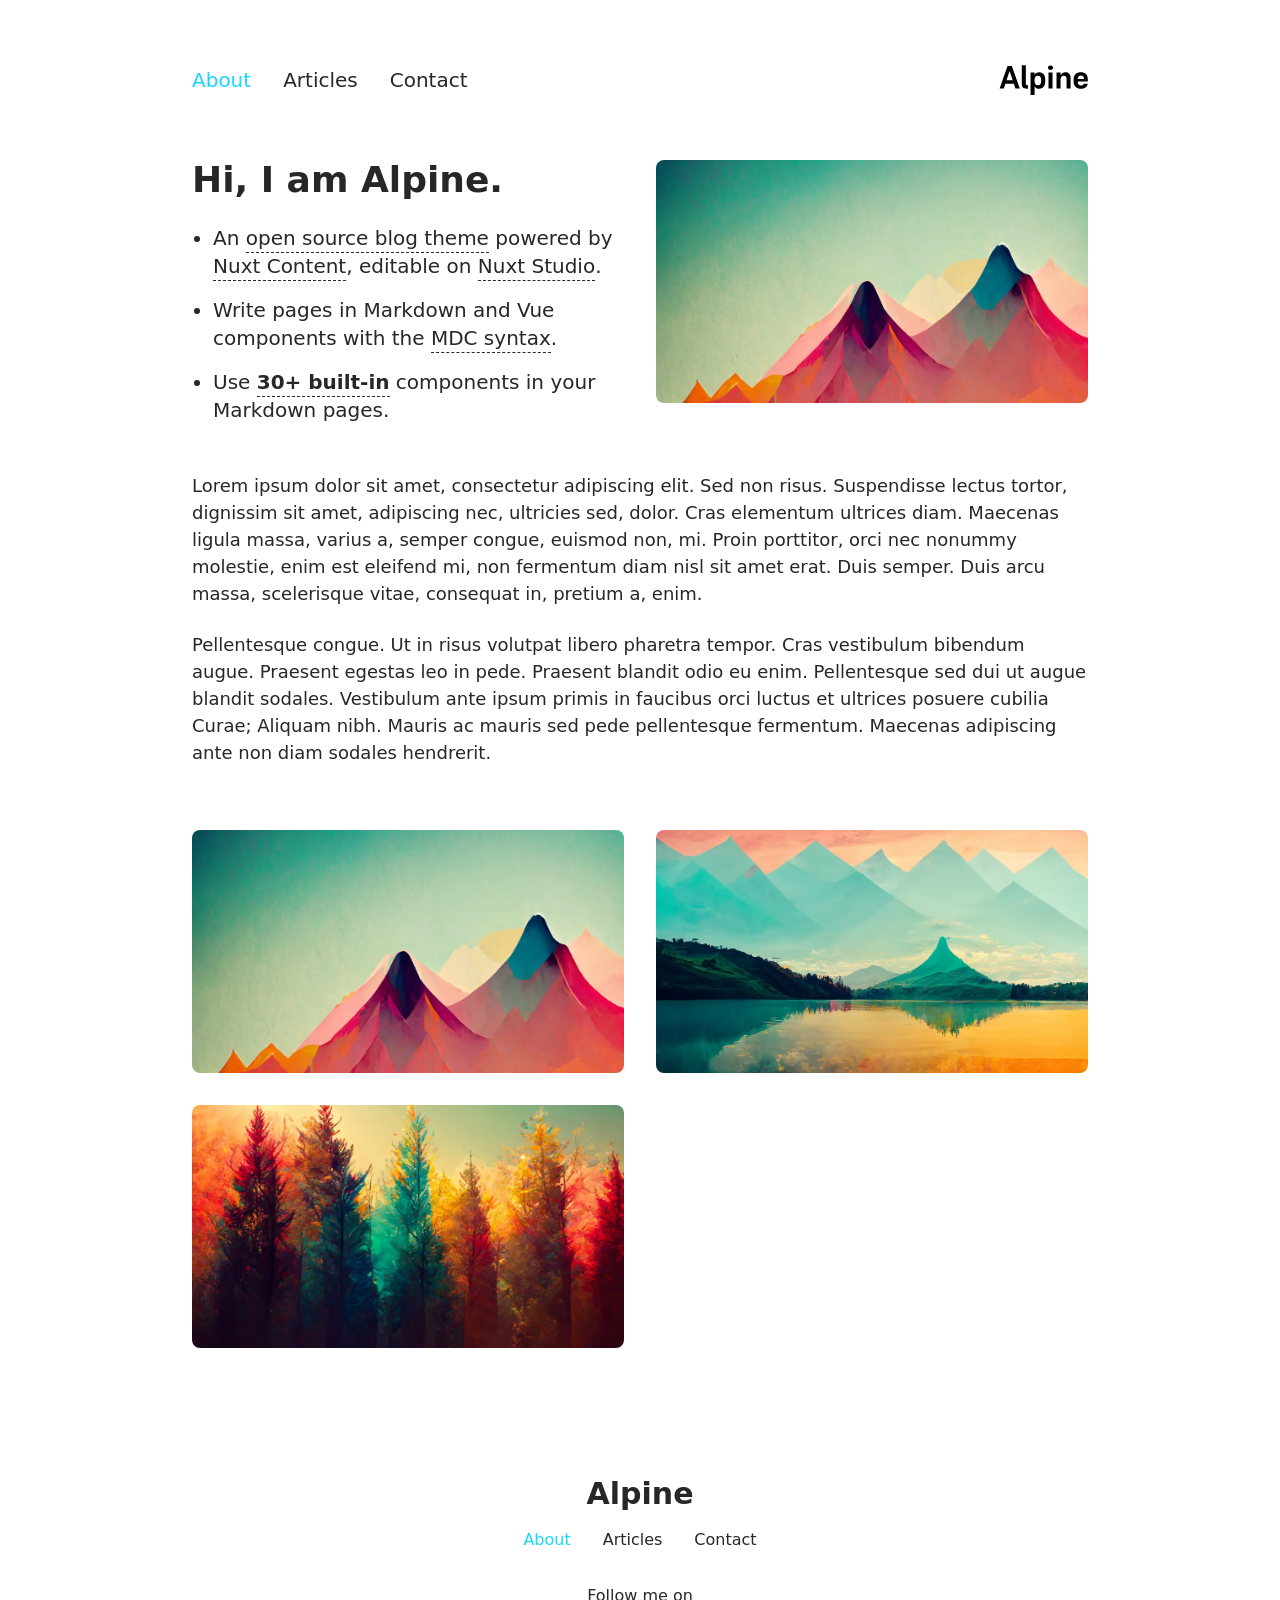
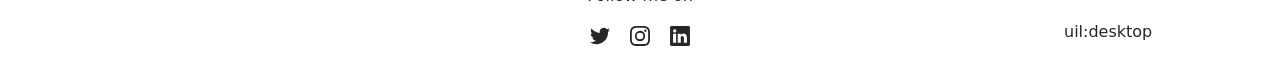
==== index.html @ c17d8482 "Deploying to gh-pages from @ CharlesPoullain/Blog-Studio@90d12ff29f946bf90b1e6404739b06bdab8993ef 🚀" ====
<!DOCTYPE html><html  lang="en"><head><meta charset="utf-8">
<meta name="viewport" content="width=device-width, initial-scale=1">
<title>Alpine</title>
<meta name="twitter:card" content="summary_large_image">
<meta property="og:image" content="/social-card-preview.png">
<meta property="og:image:width" content="400">
<meta property="og:image:height" content="300">
<meta property="og:image:alt" content="An image showcasing my project.">
<meta property="og:title" content="Alpine">
<meta name="description" content="An open source blog theme powered by Nuxt.">
<meta property="og:description" content="An open source blog theme powered by Nuxt.">
<link rel="preload" as="fetch" crossorigin="anonymous" href="/_payload.json">
<link rel="stylesheet" href="/_nuxt/entry.Cf_NfQ_y.css">
<link rel="stylesheet" href="/_nuxt/DocumentDrivenNotFound.rp24EwsG.css">
<link rel="stylesheet" href="/_nuxt/Hero.C7WcCOdx.css">
<link rel="stylesheet" href="/_nuxt/ProseUl.DHJO0aAw.css">
<link rel="stylesheet" href="/_nuxt/ProseLi.BBHBJ5vz.css">
<link rel="stylesheet" href="/_nuxt/ProseA.D4RtImXF.css">
<link rel="stylesheet" href="/_nuxt/ProseStrong.DTDU1-Ss.css">
<link rel="stylesheet" href="/_nuxt/ProseP.Dp1dLVOK.css">
<link rel="stylesheet" href="/_nuxt/Gallery.CQpQEoyY.css">
<link rel="modulepreload" as="script" crossorigin href="/_nuxt/AjtOmEvT.js">
<link rel="modulepreload" as="script" crossorigin href="/_nuxt/Bl-o7eOQ.js">
<link rel="modulepreload" as="script" crossorigin href="/_nuxt/D-orvCvl.js">
<link rel="modulepreload" as="script" crossorigin href="/_nuxt/DT7LIifJ.js">
<link rel="modulepreload" as="script" crossorigin href="/_nuxt/hd7jfqIl.js">
<link rel="modulepreload" as="script" crossorigin href="/_nuxt/CjBzxP9k.js">
<link rel="modulepreload" as="script" crossorigin href="/_nuxt/QRkNKdNP.js">
<link rel="modulepreload" as="script" crossorigin href="/_nuxt/B68Po2ea.js">
<link rel="modulepreload" as="script" crossorigin href="/_nuxt/MekM5Am9.js">
<link rel="modulepreload" as="script" crossorigin href="/_nuxt/DWMVfsOj.js">
<link rel="modulepreload" as="script" crossorigin href="/_nuxt/BgRr8wFo.js">
<link rel="modulepreload" as="script" crossorigin href="/_nuxt/CgGcm7jY.js">
<link rel="modulepreload" as="script" crossorigin href="/_nuxt/NJqwsMJu.js">
<link rel="modulepreload" as="script" crossorigin href="/_nuxt/CwpUpss2.js">
<link rel="modulepreload" as="script" crossorigin href="/_nuxt/D3nJHQ01.js">
<link rel="modulepreload" as="script" crossorigin href="/_nuxt/aUWZ7qlz.js">
<link rel="modulepreload" as="script" crossorigin href="/_nuxt/CaMiM3OR.js">
<link rel="modulepreload" as="script" crossorigin href="/_nuxt/DaPasbX-.js">
<link rel="prefetch" as="style" href="/_nuxt/article.DDlxgXvj.css">
<link rel="prefetch" as="script" crossorigin href="/_nuxt/Dv7-WWB4.js">
<link rel="prefetch" as="script" crossorigin href="/_nuxt/BcWussCh.js">
<link rel="prefetch" as="script" crossorigin href="/_nuxt/DAWIgb7M.js">
<link rel="prefetch" as="script" crossorigin href="/_nuxt/BVhBtRJs.js">
<link rel="prefetch" as="style" href="/_nuxt/useStudio.DzA-IoZ4.css">
<link rel="prefetch" as="script" crossorigin href="/_nuxt/C1bbdpYA.js">
<link rel="prefetch" as="style" href="/_nuxt/error-404.D2gJf3ut.css">
<link rel="prefetch" as="script" crossorigin href="/_nuxt/DAMVTy9g.js">
<link rel="prefetch" as="style" href="/_nuxt/error-500.DdUW5Esy.css">
<link rel="prefetch" as="script" crossorigin href="/_nuxt/BGGWWa9S.js">
<script type="module" src="/_nuxt/AjtOmEvT.js" crossorigin></script><style id="pinceau-runtime-hydratable">@media{.phy[--]{--puid:eJHJZt-v;}.pv-OZ_RAW{max-width:var(--elements-container-maxWidth);padding-left:var(--elements-container-padding-mobile);padding-right:var(--elements-container-padding-mobile);}@media (min-width: 475px){.pv-OZ_RAW{padding-left:var(--elements-container-padding-xs);padding-right:var(--elements-container-padding-xs);}}@media (min-width: 640px){.pv-OZ_RAW{padding-left:var(--elements-container-padding-sm);padding-right:var(--elements-container-padding-sm);}}@media (min-width: 768px){.pv-OZ_RAW{padding-left:var(--elements-container-padding-md);padding-right:var(--elements-container-padding-md);}}} @media{.phy[--]{--puid:EwhJcu-c;}.pc-EwhJcu[data-v-ac17db30]{---6-li-cols:2;}} </style><style id="pinceau-theme">@media { :root {--pinceau-mq: initial; --alpine-readableLine: 68ch;--alpine-backdrop-backgroundColor: #f4f4f5b3;--prose-code-inline-padding: 0.2rem 0.375rem 0.2rem 0.375rem;--prose-code-block-backdropFilter: contrast(1);--prose-code-block-border-style: solid;--prose-code-block-border-width: 1px;--prose-tbody-tr-borderBottom-style: dashed;--prose-tbody-tr-borderBottom-width: 1px;--prose-th-textAlign: inherit;--prose-thead-borderBottom-style: solid;--prose-thead-borderBottom-width: 1px;--prose-thead-border-style: solid;--prose-thead-border-width: 0px;--prose-table-textAlign: start;--prose-hr-width: 1px;--prose-hr-style: solid;--prose-li-listStylePosition: outside;--prose-ol-li-markerColor: currentColor;--prose-ol-paddingInlineStart: 21px;--prose-ol-listStyleType: decimal;--prose-ul-li-markerColor: currentColor;--prose-ul-paddingInlineStart: 21px;--prose-ul-listStyleType: disc;--prose-blockquote-border-style: solid;--prose-blockquote-border-width: 4px;--prose-blockquote-quotes: '201C' '201D' '2018' '2019';--prose-blockquote-paddingInlineStart: 24px;--prose-a-code-color-hover: currentColor;--prose-a-code-color-static: currentColor;--prose-a-hasCode-borderBottom: none;--prose-a-border-distance: 2px;--prose-a-border-color-hover: currentColor;--prose-a-border-color-static: currentColor;--prose-a-border-style-hover: solid;--prose-a-border-style-static: dashed;--prose-a-border-width: 1px;--prose-a-color-static: inherit;--prose-a-textDecoration: none;--prose-h6-margin: 3rem 0 2rem;--prose-h5-margin: 3rem 0 2rem;--prose-h4-margin: 3rem 0 2rem;--prose-h3-margin: 3rem 0 2rem;--prose-h2-margin: 3rem 0 2rem;--prose-h1-margin: 0 0 2rem;--prose-p-fontSize: 18px;--typography-lead-loose: 2;--typography-lead-relaxed: 1.625;--typography-lead-normal: 1.5;--typography-lead-snug: 1.375;--typography-lead-tight: 1.25;--typography-lead-none: 1;--typography-lead-10: 2.5rem;--typography-lead-9: 2.25rem;--typography-lead-8: 2rem;--typography-lead-7: 1.75rem;--typography-lead-6: 1.5rem;--typography-lead-5: 1.25rem;--typography-lead-4: 1rem;--typography-lead-3: .75rem;--typography-lead-2: .5rem;--typography-lead-1: .025rem;--typography-fontWeight-black: 900;--typography-fontWeight-extrabold: 800;--typography-fontWeight-bold: 700;--typography-fontWeight-semibold: 600;--typography-fontWeight-medium: 500;--typography-fontWeight-normal: 400;--typography-fontWeight-light: 300;--typography-fontWeight-extralight: 200;--typography-fontWeight-thin: 100;--typography-fontSize-9xl: 128px;--typography-fontSize-8xl: 96px;--typography-fontSize-7xl: 72px;--typography-fontSize-6xl: 60px;--typography-fontSize-5xl: 48px;--typography-fontSize-4xl: 36px;--typography-fontSize-3xl: 30px;--typography-fontSize-2xl: 24px;--typography-fontSize-xl: 20px;--typography-fontSize-lg: 18px;--typography-fontSize-base: 16px;--typography-fontSize-sm: 14px;--typography-fontSize-xs: 12px;--typography-letterSpacing-wide: 0.025em;--typography-letterSpacing-tight: -0.025em;--typography-verticalMargin-base: 24px;--typography-verticalMargin-sm: 16px;--elements-border-secondary-hover: [object Object];--elements-backdrop-background: #fffc;--elements-backdrop-filter: saturate(200%) blur(20px);--elements-container-maxWidth: 64rem;--lead-loose: 2;--lead-relaxed: 1.625;--lead-normal: 1.5;--lead-snug: 1.375;--lead-tight: 1.25;--lead-none: 1;--lead-10: 2.5rem;--lead-9: 2.25rem;--lead-8: 2rem;--lead-7: 1.75rem;--lead-6: 1.5rem;--lead-5: 1.25rem;--lead-4: 1rem;--lead-3: .75rem;--lead-2: .5rem;--lead-1: .025rem;--letterSpacing-widest: 0.1em;--letterSpacing-wider: 0.05em;--letterSpacing-wide: 0.025em;--letterSpacing-normal: 0em;--letterSpacing-tight: -0.025em;--letterSpacing-tighter: -0.05em;--fontSize-9xl: 8rem;--fontSize-8xl: 6rem;--fontSize-7xl: 4.5rem;--fontSize-6xl: 3.75rem;--fontSize-5xl: 3rem;--fontSize-4xl: 2.25rem;--fontSize-3xl: 1.875rem;--fontSize-2xl: 1.5rem;--fontSize-xl: 1.25rem;--fontSize-lg: 1.125rem;--fontSize-base: 1rem;--fontSize-sm: 0.875rem;--fontSize-xs: 0.75rem;--fontWeight-black: 900;--fontWeight-extrabold: 800;--fontWeight-bold: 700;--fontWeight-semibold: 600;--fontWeight-medium: 500;--fontWeight-normal: 400;--fontWeight-light: 300;--fontWeight-extralight: 200;--fontWeight-thin: 100;--font-mono: ui-monospace, SFMono-Regular, Menlo, Monaco, Consolas, Liberation Mono, Courier New, monospace;--font-serif: ui-serif, Georgia, Cambria, Times New Roman, Times, serif;--font-sans: ui-sans-serif, system-ui, -apple-system, BlinkMacSystemFont, Segoe UI, Roboto, Helvetica Neue, Arial, Noto Sans, sans-serif, Apple Color Emoji, Segoe UI Emoji, Segoe UI Symbol, Noto Color Emoji;--opacity-total: 1;--opacity-high: 0.8;--opacity-medium: 0.5;--opacity-soft: 0.3;--opacity-light: 0.15;--opacity-bright: 0.1;--opacity-noOpacity: 0;--borderWidth-lg: 3px;--borderWidth-md: 2px;--borderWidth-sm: 1px;--borderWidth-noBorder: 0;--space-rem-875: 0.875rem;--space-rem-625: 0.625rem;--space-rem-375: 0.375rem;--space-rem-125: 0.125rem;--space-px: 1px;--space-128: 32rem;--space-96: 24rem;--space-80: 20rem;--space-72: 18rem;--space-64: 16rem;--space-60: 15rem;--space-56: 14rem;--space-52: 13rem;--space-48: 12rem;--space-44: 11rem;--space-40: 10rem;--space-36: 9rem;--space-32: 8rem;--space-28: 7rem;--space-24: 6rem;--space-20: 5rem;--space-16: 4rem;--space-14: 3.5rem;--space-12: 3rem;--space-11: 2.75rem;--space-10: 2.5rem;--space-9: 2.25rem;--space-8: 2rem;--space-7: 1.75rem;--space-6: 1.5rem;--space-5: 1.25rem;--space-4: 1rem;--space-3: 0.75rem;--space-2: 0.5rem;--space-1: 0.25rem;--space-0: 0px;--size-full: 100%;--size-7xl: 80rem;--size-6xl: 72rem;--size-5xl: 64rem;--size-4xl: 56rem;--size-3xl: 48rem;--size-2xl: 42rem;--size-xl: 36rem;--size-lg: 32rem;--size-md: 28rem;--size-sm: 24rem;--size-xs: 20rem;--size-200: 200px;--size-104: 104px;--size-80: 80px;--size-64: 64px;--size-56: 56px;--size-48: 48px;--size-40: 40px;--size-32: 32px;--size-24: 24px;--size-20: 20px;--size-16: 16px;--size-12: 12px;--size-8: 8px;--size-6: 6px;--size-4: 4px;--size-2: 2px;--size-0: 0px;--radii-full: 9999px;--radii-3xl: 1.75rem;--radii-2xl: 1.5rem;--radii-xl: 1rem;--radii-lg: 0.75rem;--radii-md: 0.5rem;--radii-sm: 0.375rem;--radii-xs: 0.25rem;--radii-2xs: 0.125rem;--radii-none: 0px;--shadow-none: 0px 0px 0px 0px transparent;--shadow-lg: 0px 10px 15px -3px #000000, 0px 4px 6px -4px #000000;--shadow-md: 0px 4px 6px -1px #000000, 0px 2px 4px -2px #000000;--shadow-sm: 0px 1px 3px 0px #000000, 0px 1px 2px -1px #000000;--shadow-xs: 0px 1px 2px 0px #000000;--height-screen: 100vh;--width-screen: 100vw;--color-primary-900: #002e38;--color-primary-800: #005c70;--color-primary-700: #008aa9;--color-primary-600: #00b9e1;--color-primary-500: #1ad6ff;--color-primary-400: #40ddff;--color-primary-300: #66e4ff;--color-primary-200: #8deaff;--color-primary-100: #b3f1ff;--color-primary-50: #d9f8ff;--color-ruby-900: #380011;--color-ruby-800: #700021;--color-ruby-700: #a90032;--color-ruby-600: #e10043;--color-ruby-500: #ff1a5e;--color-ruby-400: #ff4079;--color-ruby-300: #ff6694;--color-ruby-200: #ff8dae;--color-ruby-100: #ffb3c9;--color-ruby-50: #ffd9e4;--color-pink-900: #380025;--color-pink-800: #70004b;--color-pink-700: #a90070;--color-pink-600: #e10095;--color-pink-500: #ff1ab2;--color-pink-400: #ff40bf;--color-pink-300: #ff66cc;--color-pink-200: #ff8dd8;--color-pink-100: #ffb3e5;--color-pink-50: #ffd9f2;--color-purple-900: #190038;--color-purple-800: #330070;--color-purple-700: #4c00a9;--color-purple-600: #6500e1;--color-purple-500: #811aff;--color-purple-400: #9640ff;--color-purple-300: #ab66ff;--color-purple-200: #c08dff;--color-purple-100: #d5b3ff;--color-purple-50: #ead9ff;--color-royalblue-900: #0b0531;--color-royalblue-800: #160a62;--color-royalblue-700: #211093;--color-royalblue-600: #2c15c4;--color-royalblue-500: #4127e8;--color-royalblue-400: #614bec;--color-royalblue-300: #806ff0;--color-royalblue-200: #a093f3;--color-royalblue-100: #c0b7f7;--color-royalblue-50: #dfdbfb;--color-indigoblue-900: #001238;--color-indigoblue-800: #002370;--color-indigoblue-700: #0035a9;--color-indigoblue-600: #0047e1;--color-indigoblue-500: #1a62ff;--color-indigoblue-400: #407cff;--color-indigoblue-300: #6696ff;--color-indigoblue-200: #8db0ff;--color-indigoblue-100: #b3cbff;--color-indigoblue-50: #d9e5ff;--color-blue-900: #002438;--color-blue-800: #004870;--color-blue-700: #006ca9;--color-blue-600: #0090e1;--color-blue-500: #1aadff;--color-blue-400: #40bbff;--color-blue-300: #66c8ff;--color-blue-200: #8dd6ff;--color-blue-100: #b3e4ff;--color-blue-50: #d9f1ff;--color-lightblue-900: #002e38;--color-lightblue-800: #005c70;--color-lightblue-700: #008aa9;--color-lightblue-600: #00b9e1;--color-lightblue-500: #1ad6ff;--color-lightblue-400: #40ddff;--color-lightblue-300: #66e4ff;--color-lightblue-200: #8deaff;--color-lightblue-100: #b3f1ff;--color-lightblue-50: #d9f8ff;--color-teal-900: #062a28;--color-teal-800: #0b544f;--color-teal-700: #117d77;--color-teal-600: #16a79e;--color-teal-500: #1cd1c6;--color-teal-400: #36e4da;--color-teal-300: #5fe9e1;--color-teal-200: #87efe9;--color-teal-100: #aff4f0;--color-teal-50: #d7faf8;--color-pear-900: #2a2b09;--color-pear-800: #545512;--color-pear-700: #7e801b;--color-pear-600: #a8aa24;--color-pear-500: #d0d32f;--color-pear-400: #d8da52;--color-pear-300: #e0e274;--color-pear-200: #e8e997;--color-pear-100: #eff0ba;--color-pear-50: #f7f8dc;--color-red-900: #380300;--color-red-800: #700700;--color-red-700: #a90a00;--color-red-600: #e10e00;--color-red-500: #ff281a;--color-red-400: #ff4c40;--color-red-300: #ff7066;--color-red-200: #ff948d;--color-red-100: #ffb7b3;--color-red-50: #ffdbd9;--color-orange-900: #381800;--color-orange-800: #702f00;--color-orange-700: #a94700;--color-orange-600: #e15e00;--color-orange-500: #ff7a1a;--color-orange-400: #ff9040;--color-orange-300: #ffa666;--color-orange-200: #ffbd8d;--color-orange-100: #ffd3b3;--color-orange-50: #ffe9d9;--color-yellow-900: #362b03;--color-yellow-800: #6d5605;--color-yellow-700: #a38108;--color-yellow-600: #daac0a;--color-yellow-500: #f5c828;--color-yellow-400: #f7d14c;--color-yellow-300: #f8da70;--color-yellow-200: #fae393;--color-yellow-100: #fcedb7;--color-yellow-50: #fdf6db;--color-green-900: #003f25;--color-green-800: #005e38;--color-green-700: #007e4a;--color-green-600: #009d5d;--color-green-500: #00bd6f;--color-green-400: #00dc82;--color-green-300: #30ffaa;--color-green-200: #83ffcc;--color-green-100: #acffdd;--color-green-50: #d6ffee;--color-gray-900: #18181B;--color-gray-800: #27272A;--color-gray-700: #3f3f46;--color-gray-600: #52525B;--color-gray-500: #71717A;--color-gray-400: #a1a1aa;--color-gray-300: #D4d4d8;--color-gray-200: #e4e4e7;--color-gray-100: #f4f4f5;--color-gray-50: #fafafa;--color-black: #0c0c0d;--color-white: #FFFFFF;--media-portrait: only screen and (orientation: portrait);--media-landscape: only screen and (orientation: landscape);--media-rm: (prefers-reduced-motion: reduce);--media-2xl: (min-width: 1536px);--media-xl: (min-width: 1280px);--media-lg: (min-width: 1024px);--media-md: (min-width: 768px);--media-sm: (min-width: 640px);--media-xs: (min-width: 475px);--alpine-body-color: var(--color-gray-800);--alpine-body-backgroundColor: var(--color-white);--prose-code-inline-fontWeight: var(--typography-fontWeight-normal);--prose-code-inline-fontSize: var(--typography-fontSize-sm);--prose-code-inline-borderRadius: var(--radii-xs);--prose-code-block-pre-padding: var(--typography-verticalMargin-sm);--prose-code-block-margin: var(--typography-verticalMargin-base) 0;--prose-code-block-fontSize: var(--typography-fontSize-sm);--prose-tbody-code-inline-fontSize: var(--typography-fontSize-sm);--prose-tbody-td-padding: var(--typography-verticalMargin-sm);--prose-th-fontWeight: var(--typography-fontWeight-semibold);--prose-th-padding: 0 var(--typography-verticalMargin-sm) var(--typography-verticalMargin-sm) var(--typography-verticalMargin-sm);--prose-table-lineHeight: var(--typography-lead-6);--prose-table-fontSize: var(--typography-fontSize-sm);--prose-table-margin: var(--typography-verticalMargin-base) 0;--prose-hr-margin: var(--typography-verticalMargin-base) 0;--prose-li-margin: var(--typography-verticalMargin-sm) 0;--prose-ol-margin: var(--typography-verticalMargin-base) 0;--prose-ul-margin: var(--typography-verticalMargin-base) 0;--prose-blockquote-margin: var(--typography-verticalMargin-base) 0;--prose-a-code-border-style: var(--prose-a-border-style-static);--prose-a-code-border-width: var(--prose-a-border-width);--prose-a-fontWeight: var(--typography-fontWeight-medium);--prose-img-margin: var(--typography-verticalMargin-base) 0;--prose-strong-fontWeight: var(--typography-fontWeight-semibold);--prose-h6-iconSize: var(--typography-fontSize-base);--prose-h6-fontWeight: var(--typography-fontWeight-semibold);--prose-h6-lineHeight: var(--typography-lead-normal);--prose-h6-fontSize: var(--typography-fontSize-lg);--prose-h5-iconSize: var(--typography-fontSize-lg);--prose-h5-fontWeight: var(--typography-fontWeight-semibold);--prose-h5-lineHeight: var(--typography-lead-snug);--prose-h5-fontSize: var(--typography-fontSize-xl);--prose-h4-iconSize: var(--typography-fontSize-lg);--prose-h4-letterSpacing: var(--typography-letterSpacing-tight);--prose-h4-fontWeight: var(--typography-fontWeight-semibold);--prose-h4-lineHeight: var(--typography-lead-snug);--prose-h4-fontSize: var(--typography-fontSize-2xl);--prose-h3-iconSize: var(--typography-fontSize-xl);--prose-h3-letterSpacing: var(--typography-letterSpacing-tight);--prose-h3-fontWeight: var(--typography-fontWeight-semibold);--prose-h3-lineHeight: var(--typography-lead-snug);--prose-h3-fontSize: var(--typography-fontSize-3xl);--prose-h2-iconSize: var(--typography-fontSize-2xl);--prose-h2-letterSpacing: var(--typography-letterSpacing-tight);--prose-h2-fontWeight: var(--typography-fontWeight-semibold);--prose-h2-lineHeight: var(--typography-lead-tight);--prose-h2-fontSize: var(--typography-fontSize-4xl);--prose-h1-iconSize: var(--typography-fontSize-3xl);--prose-h1-letterSpacing: var(--typography-letterSpacing-tight);--prose-h1-fontWeight: var(--typography-fontWeight-bold);--prose-h1-lineHeight: var(--typography-lead-tight);--prose-h1-fontSize: var(--typography-fontSize-5xl);--prose-p-br-margin: var(--typography-verticalMargin-base) 0 0 0;--prose-p-margin: var(--typography-verticalMargin-base) 0;--prose-p-lineHeight: var(--typography-lead-normal);--typography-color-primary-900: var(--color-primary-900);--typography-color-primary-800: var(--color-primary-800);--typography-color-primary-700: var(--color-primary-700);--typography-color-primary-600: var(--color-primary-600);--typography-color-primary-500: var(--color-primary-500);--typography-color-primary-400: var(--color-primary-400);--typography-color-primary-300: var(--color-primary-300);--typography-color-primary-200: var(--color-primary-200);--typography-color-primary-100: var(--color-primary-100);--typography-color-primary-50: var(--color-primary-50);--typography-font-code: var(--font-mono);--typography-font-body: var(--font-sans);--typography-font-display: var(--font-sans);--typography-body-backgroundColor: var(--color-white);--typography-body-color: var(--color-black);--elements-state-danger-borderColor-secondary: var(--color-red-200);--elements-state-danger-borderColor-primary: var(--color-red-100);--elements-state-danger-backgroundColor-secondary: var(--color-red-100);--elements-state-danger-backgroundColor-primary: var(--color-red-50);--elements-state-danger-color-secondary: var(--color-red-600);--elements-state-danger-color-primary: var(--color-red-500);--elements-state-warning-borderColor-secondary: var(--color-yellow-200);--elements-state-warning-borderColor-primary: var(--color-yellow-100);--elements-state-warning-backgroundColor-secondary: var(--color-yellow-100);--elements-state-warning-backgroundColor-primary: var(--color-yellow-50);--elements-state-warning-color-secondary: var(--color-yellow-700);--elements-state-warning-color-primary: var(--color-yellow-600);--elements-state-success-borderColor-secondary: var(--color-green-200);--elements-state-success-borderColor-primary: var(--color-green-100);--elements-state-success-backgroundColor-secondary: var(--color-green-100);--elements-state-success-backgroundColor-primary: var(--color-green-50);--elements-state-success-color-secondary: var(--color-green-600);--elements-state-success-color-primary: var(--color-green-500);--elements-state-info-borderColor-secondary: var(--color-blue-200);--elements-state-info-borderColor-primary: var(--color-blue-100);--elements-state-info-backgroundColor-secondary: var(--color-blue-100);--elements-state-info-backgroundColor-primary: var(--color-blue-50);--elements-state-info-color-secondary: var(--color-blue-600);--elements-state-info-color-primary: var(--color-blue-500);--elements-state-primary-borderColor-secondary: var(--color-primary-200);--elements-state-primary-borderColor-primary: var(--color-primary-100);--elements-state-primary-backgroundColor-secondary: var(--color-primary-100);--elements-state-primary-backgroundColor-primary: var(--color-primary-50);--elements-state-primary-color-secondary: var(--color-primary-700);--elements-state-primary-color-primary: var(--color-primary-600);--elements-surface-secondary-backgroundColor: var(--color-gray-200);--elements-surface-primary-backgroundColor: var(--color-gray-100);--elements-surface-background-base: var(--color-gray-100);--elements-border-secondary-static: var(--color-gray-200);--elements-border-primary-hover: var(--color-gray-200);--elements-border-primary-static: var(--color-gray-100);--elements-container-padding-md: var(--space-16);--elements-container-padding-sm: var(--space-12);--elements-container-padding-xs: var(--space-8);--elements-container-padding-mobile: var(--space-6);--elements-text-secondary-color-hover: var(--color-gray-700);--elements-text-secondary-color-static: var(--color-gray-500);--elements-text-primary-color-static: var(--color-gray-900);--text-6xl-lineHeight: var(--lead-none);--text-6xl-fontSize: var(--fontSize-6xl);--text-5xl-lineHeight: var(--lead-none);--text-5xl-fontSize: var(--fontSize-5xl);--text-4xl-lineHeight: var(--lead-10);--text-4xl-fontSize: var(--fontSize-4xl);--text-3xl-lineHeight: var(--lead-9);--text-3xl-fontSize: var(--fontSize-3xl);--text-2xl-lineHeight: var(--lead-8);--text-2xl-fontSize: var(--fontSize-2xl);--text-xl-lineHeight: var(--lead-7);--text-xl-fontSize: var(--fontSize-xl);--text-lg-lineHeight: var(--lead-7);--text-lg-fontSize: var(--fontSize-lg);--text-base-lineHeight: var(--lead-6);--text-base-fontSize: var(--fontSize-base);--text-sm-lineHeight: var(--lead-5);--text-sm-fontSize: var(--fontSize-sm);--text-xs-lineHeight: var(--lead-4);--text-xs-fontSize: var(--fontSize-xs);--shadow-2xl: 0px 25px 50px -12px var(--color-gray-900);--shadow-xl: 0px 20px 25px -5px var(--color-gray-400), 0px 8px 10px -6px #000000;--color-secondary-900: var(--color-gray-900);--color-secondary-800: var(--color-gray-800);--color-secondary-700: var(--color-gray-700);--color-secondary-600: var(--color-gray-600);--color-secondary-500: var(--color-gray-500);--color-secondary-400: var(--color-gray-400);--color-secondary-300: var(--color-gray-300);--color-secondary-200: var(--color-gray-200);--color-secondary-100: var(--color-gray-100);--color-secondary-50: var(--color-gray-50);--prose-a-code-background-hover: var(--typography-color-primary-50);--prose-a-code-border-color-hover: var(--typography-color-primary-500);--prose-a-color-hover: var(--typography-color-primary-500);--typography-color-secondary-900: var(--color-secondary-900);--typography-color-secondary-800: var(--color-secondary-800);--typography-color-secondary-700: var(--color-secondary-700);--typography-color-secondary-600: var(--color-secondary-600);--typography-color-secondary-500: var(--color-secondary-500);--typography-color-secondary-400: var(--color-secondary-400);--typography-color-secondary-300: var(--color-secondary-300);--typography-color-secondary-200: var(--color-secondary-200);--typography-color-secondary-100: var(--color-secondary-100);--typography-color-secondary-50: var(--color-secondary-50);--prose-code-inline-backgroundColor: var(--typography-color-secondary-100);--prose-code-inline-color: var(--typography-color-secondary-700);--prose-code-block-backgroundColor: var(--typography-color-secondary-100);--prose-code-block-color: var(--typography-color-secondary-700);--prose-code-block-border-color: var(--typography-color-secondary-200);--prose-tbody-tr-borderBottom-color: var(--typography-color-secondary-200);--prose-th-color: var(--typography-color-secondary-600);--prose-thead-borderBottom-color: var(--typography-color-secondary-200);--prose-thead-border-color: var(--typography-color-secondary-300);--prose-hr-color: var(--typography-color-secondary-200);--prose-blockquote-border-color: var(--typography-color-secondary-200);--prose-blockquote-color: var(--typography-color-secondary-500);--prose-a-code-border-color-static: var(--typography-color-secondary-400); } }@media { :root.dark {--pinceau-mq: dark; --alpine-backdrop-backgroundColor: #18181bb3;--prose-code-block-backdropFilter: contrast(1);--prose-ol-li-markerColor: currentColor;--prose-ul-li-markerColor: currentColor;--prose-a-code-color-hover: currentColor;--prose-a-code-color-static: currentColor;--prose-a-border-color-hover: currentColor;--prose-a-border-color-static: currentColor;--prose-a-color-static: inherit;--elements-backdrop-background: #0c0d0ccc;--alpine-body-color: var(--color-gray-200);--alpine-body-backgroundColor: var(--color-black);--typography-body-backgroundColor: var(--color-black);--typography-body-color: var(--color-white);--elements-state-danger-borderColor-secondary: var(--color-red-700);--elements-state-danger-borderColor-primary: var(--color-red-800);--elements-state-danger-backgroundColor-secondary: var(--color-red-800);--elements-state-danger-backgroundColor-primary: var(--color-red-900);--elements-state-danger-color-secondary: var(--color-red-200);--elements-state-danger-color-primary: var(--color-red-300);--elements-state-warning-borderColor-secondary: var(--color-yellow-700);--elements-state-warning-borderColor-primary: var(--color-yellow-800);--elements-state-warning-backgroundColor-secondary: var(--color-yellow-800);--elements-state-warning-backgroundColor-primary: var(--color-yellow-900);--elements-state-warning-color-secondary: var(--color-yellow-200);--elements-state-warning-color-primary: var(--color-yellow-400);--elements-state-success-borderColor-secondary: var(--color-green-700);--elements-state-success-borderColor-primary: var(--color-green-800);--elements-state-success-backgroundColor-secondary: var(--color-green-800);--elements-state-success-backgroundColor-primary: var(--color-green-900);--elements-state-success-color-secondary: var(--color-green-200);--elements-state-success-color-primary: var(--color-green-400);--elements-state-info-borderColor-secondary: var(--color-blue-700);--elements-state-info-borderColor-primary: var(--color-blue-800);--elements-state-info-backgroundColor-secondary: var(--color-blue-800);--elements-state-info-backgroundColor-primary: var(--color-blue-900);--elements-state-info-color-secondary: var(--color-blue-200);--elements-state-info-color-primary: var(--color-blue-400);--elements-state-primary-borderColor-secondary: var(--color-primary-700);--elements-state-primary-borderColor-primary: var(--color-primary-800);--elements-state-primary-backgroundColor-secondary: var(--color-primary-800);--elements-state-primary-backgroundColor-primary: var(--color-primary-900);--elements-state-primary-color-secondary: var(--color-primary-200);--elements-state-primary-color-primary: var(--color-primary-400);--elements-surface-secondary-backgroundColor: var(--color-gray-800);--elements-surface-primary-backgroundColor: var(--color-gray-900);--elements-surface-background-base: var(--color-gray-900);--elements-border-secondary-static: var(--color-gray-800);--elements-border-primary-hover: var(--color-gray-800);--elements-border-primary-static: var(--color-gray-900);--elements-text-secondary-color-hover: var(--color-gray-200);--elements-text-secondary-color-static: var(--color-gray-400);--elements-text-primary-color-static: var(--color-gray-50);--prose-a-code-background-hover: var(--typography-color-primary-900);--prose-a-code-border-color-hover: var(--typography-color-primary-600);--prose-a-color-hover: var(--typography-color-primary-400);--prose-code-inline-backgroundColor: var(--typography-color-secondary-800);--prose-code-inline-color: var(--typography-color-secondary-200);--prose-code-block-backgroundColor: var(--typography-color-secondary-900);--prose-code-block-color: var(--typography-color-secondary-200);--prose-code-block-border-color: var(--typography-color-secondary-800);--prose-tbody-tr-borderBottom-color: var(--typography-color-secondary-800);--prose-th-color: var(--typography-color-secondary-400);--prose-thead-borderBottom-color: var(--typography-color-secondary-800);--prose-thead-border-color: var(--typography-color-secondary-600);--prose-hr-color: var(--typography-color-secondary-800);--prose-blockquote-border-color: var(--typography-color-secondary-700);--prose-blockquote-color: var(--typography-color-secondary-400);--prose-a-code-border-color-static: var(--typography-color-secondary-600); } }</style><script>"use strict";(()=>{const a=window,e=document.documentElement,c=window.localStorage,d=["dark","light"],n=c&&c.getItem&&c.getItem("nuxt-color-mode")||"system";let l=n==="system"?f():n;const i=e.getAttribute("data-color-mode-forced");i&&(l=i),r(l),a["__NUXT_COLOR_MODE__"]={preference:n,value:l,getColorScheme:f,addColorScheme:r,removeColorScheme:u};function r(o){const t=""+o+"",s="";e.classList?e.classList.add(t):e.className+=" "+t,s&&e.setAttribute("data-"+s,o)}function u(o){const t=""+o+"",s="";e.classList?e.classList.remove(t):e.className=e.className.replace(new RegExp(t,"g"),""),s&&e.removeAttribute("data-"+s)}function m(o){return a.matchMedia("(prefers-color-scheme"+o+")")}function f(){if(a.matchMedia&&m("").media!=="not all"){for(const o of d)if(m(":"+o).matches)return o}return"light"}})();
</script></head><body><div id="__nuxt"><div class="container pv-OZ_RAW pc-eJHJZt app-layout" data-v-92754a60 data-v-aa14d472><!--[--><div class="nuxt-progress" style="width:0%;height:3px;opacity:0;background-size:Infinity% auto;" data-v-92754a60></div><header class="right" data-v-92754a60 data-v-d0bc1945><div class="menu" data-v-d0bc1945><button aria-label="Navigation Menu" data-v-d0bc1945><svg width="24" height="24" viewBox="0 0 68 68" fill="currentColor" xmlns="http://www.w3.org/2000/svg" data-v-d0bc1945><path d="M8 34C8 32.1362 8 31.2044 8.30448 30.4693C8.71046 29.4892 9.48915 28.7105 10.4693 28.3045C11.2044 28 12.1362 28 14 28C15.8638 28 16.7956 28 17.5307 28.3045C18.5108 28.7105 19.2895 29.4892 19.6955 30.4693C20 31.2044 20 32.1362 20 34C20 35.8638 20 36.7956 19.6955 37.5307C19.2895 38.5108 18.5108 39.2895 17.5307 39.6955C16.7956 40 15.8638 40 14 40C12.1362 40 11.2044 40 10.4693 39.6955C9.48915 39.2895 8.71046 38.5108 8.30448 37.5307C8 36.7956 8 35.8638 8 34Z" data-v-d0bc1945></path><path d="M28 34C28 32.1362 28 31.2044 28.3045 30.4693C28.7105 29.4892 29.4892 28.7105 30.4693 28.3045C31.2044 28 32.1362 28 34 28C35.8638 28 36.7956 28 37.5307 28.3045C38.5108 28.7105 39.2895 29.4892 39.6955 30.4693C40 31.2044 40 32.1362 40 34C40 35.8638 40 36.7956 39.6955 37.5307C39.2895 38.5108 38.5108 39.2895 37.5307 39.6955C36.7956 40 35.8638 40 34 40C32.1362 40 31.2044 40 30.4693 39.6955C29.4892 39.2895 28.7105 38.5108 28.3045 37.5307C28 36.7956 28 35.8638 28 34Z" data-v-d0bc1945></path><path d="M48 34C48 32.1362 48 31.2044 48.3045 30.4693C48.7105 29.4892 49.4892 28.7105 50.4693 28.3045C51.2044 28 52.1362 28 54 28C55.8638 28 56.7956 28 57.5307 28.3045C58.5108 28.7105 59.2895 29.4892 59.6955 30.4693C60 31.2044 60 32.1362 60 34C60 35.8638 60 36.7956 59.6955 37.5307C59.2895 38.5108 58.5108 39.2895 57.5307 39.6955C56.7956 40 55.8638 40 54 40C52.1362 40 51.2044 40 50.4693 39.6955C49.4892 39.2895 48.7105 38.5108 48.3045 37.5307C48 36.7956 48 35.8638 48 34Z" data-v-d0bc1945></path></svg></button></div><div class="overlay" data-v-d0bc1945><nav data-v-d0bc1945 data-v-123d1faa><ul data-v-123d1faa><!--[--><li data-v-123d1faa><a aria-current="page" href="/" class="router-link-active router-link-exact-active" data-v-123d1faa><span class="underline-fx" data-v-123d1faa></span> About</a></li><li data-v-123d1faa><a href="/articles" class="" data-v-123d1faa><span class="underline-fx" data-v-123d1faa></span> Articles</a></li><li data-v-123d1faa><a href="/contact" class="" data-v-123d1faa><span class="underline-fx" data-v-123d1faa></span> Contact</a></li><!--]--></ul></nav></div><div class="logo" data-v-d0bc1945><a aria-current="page" href="/" class="router-link-active router-link-exact-active" data-v-d0bc1945><img src="/logo-dark.svg" class="dark-img" alt="alpine" width="89" height="31" data-v-d0bc1945><img src="/logo.svg" class="light-img" alt="alpine" width="89" height="31" data-v-d0bc1945></a></div><div class="main-nav" data-v-d0bc1945><nav data-v-d0bc1945 data-v-123d1faa><ul data-v-123d1faa><!--[--><li data-v-123d1faa><a aria-current="page" href="/" class="router-link-active router-link-exact-active" data-v-123d1faa><span class="underline-fx" data-v-123d1faa></span> About</a></li><li data-v-123d1faa><a href="/articles" class="" data-v-123d1faa><span class="underline-fx" data-v-123d1faa></span> Articles</a></li><li data-v-123d1faa><a href="/contact" class="" data-v-123d1faa><span class="underline-fx" data-v-123d1faa></span> Contact</a></li><!--]--></ul></nav></div></header><!--[--><div class="document-driven-page"><main><!--[--><div><section class="hero" data-v-40d086fc><div class="layout" data-v-40d086fc><div class="content" data-v-40d086fc><div class="title" data-v-40d086fc><!--[-->Hi, I am Alpine.<!--]--></div><div class="description" data-v-40d086fc><!--[--><ul data-v-b270097d><!--[--><li data-v-1b097e8e><!--[-->An <a href="https://github.com/nuxt-themes/alpine" rel="nofollow" data-v-3b8bd91a><!--[-->open source blog theme<!--]--></a> powered by <a href="https://content.nuxtjs.org" rel="nofollow" data-v-3b8bd91a><!--[-->Nuxt Content<!--]--></a>, editable on <a href="https://nuxt.studio" rel="nofollow" data-v-3b8bd91a><!--[-->Nuxt Studio<!--]--></a>.<!--]--></li><li data-v-1b097e8e><!--[-->Write pages in Markdown and Vue components with the <a href="https://content.nuxtjs.org/guide/writing/mdc" rel="nofollow" data-v-3b8bd91a><!--[-->MDC syntax<!--]--></a>.<!--]--></li><li data-v-1b097e8e><!--[-->Use <a href="https://elements.nuxt.space" rel="nofollow" data-v-3b8bd91a><!--[--><strong data-v-1607b58b><!--[-->30+ built-in<!--]--></strong><!--]--></a> components in your Markdown pages.<!--]--></li><!--]--></ul><!--]--></div></div><img src="/alpine-0.webp" class="right" alt="Hero Image" width="16" height="9" data-v-40d086fc></div></section><p data-v-e44be016><!--[-->Lorem ipsum dolor sit amet, consectetur adipiscing elit. Sed non risus. Suspendisse lectus tortor, dignissim sit amet, adipiscing nec, ultricies sed, dolor. Cras elementum ultrices diam. Maecenas ligula massa, varius a, semper congue, euismod non, mi. Proin porttitor, orci nec nonummy molestie, enim est eleifend mi, non fermentum diam nisl sit amet erat. Duis semper. Duis arcu massa, scelerisque vitae, consequat in, pretium a, enim.<!--]--></p><p data-v-e44be016><!--[-->Pellentesque congue. Ut in risus volutpat libero pharetra tempor. Cras vestibulum bibendum augue. Praesent egestas leo in pede. Praesent blandit odio eu enim. Pellentesque sed dui ut augue blandit sodales. Vestibulum ante ipsum primis in faucibus orci luctus et ultrices posuere cubilia Curae; Aliquam nibh. Mauris ac mauris sed pede pellentesque fermentum. Maecenas adipiscing ante non diam sodales hendrerit.<!--]--></p><section class="gallery pc-EwhJcu" data-v-ac17db30><div class="layout" data-v-ac17db30><!--[--><img src="/alpine-0.webp" width="16" height="9" data-v-ac17db30><img src="/alpine-1.webp" width="16" height="9" data-v-ac17db30><img src="/alpine-2.webp" width="16" height="9" data-v-ac17db30><!--]--></div></section></div><!--]--></main></div><!--]--><footer class="center" data-v-92754a60 data-v-7bb04f1a><a href="https://www.github.com/nuxt-themes/alpine" rel="noopener noreferrer" class="credits" data-v-7bb04f1a>Alpine</a><div class="navigation" data-v-7bb04f1a><nav data-v-7bb04f1a data-v-123d1faa><ul data-v-123d1faa><!--[--><li data-v-123d1faa><a aria-current="page" href="/" class="router-link-active router-link-exact-active" data-v-123d1faa><span class="underline-fx" data-v-123d1faa></span> About</a></li><li data-v-123d1faa><a href="/articles" class="" data-v-123d1faa><span class="underline-fx" data-v-123d1faa></span> Articles</a></li><li data-v-123d1faa><a href="/contact" class="" data-v-123d1faa><span class="underline-fx" data-v-123d1faa></span> Contact</a></li><!--]--></ul></nav></div><p class="message" data-v-7bb04f1a>Follow me on</p><div class="icons" data-v-7bb04f1a><div class="social" data-v-7bb04f1a><!--[--><a href="https://twitter.com/nuxtlabs" rel="noopener noreferrer" target="_blank" title="nuxtlabs" aria-label="nuxtlabs" data-v-c0f4561d><svg xmlns="http://www.w3.org/2000/svg" xmlns:xlink="http://www.w3.org/1999/xlink" aria-hidden="true" role="img" class="icon" data-v-c0f4561d style="" width="1em" height="1em" viewBox="0 0 24 24" data-v-bcfe47ef><path fill="currentColor" d="M22 5.8a8.49 8.49 0 0 1-2.36.64a4.13 4.13 0 0 0 1.81-2.27a8.21 8.21 0 0 1-2.61 1a4.1 4.1 0 0 0-7 3.74a11.64 11.64 0 0 1-8.45-4.29a4.16 4.16 0 0 0-.55 2.07a4.09 4.09 0 0 0 1.82 3.41a4.05 4.05 0 0 1-1.86-.51v.05a4.1 4.1 0 0 0 3.3 4a3.93 3.93 0 0 1-1.1.17a4.9 4.9 0 0 1-.77-.07a4.11 4.11 0 0 0 3.83 2.84A8.22 8.22 0 0 1 3 18.34a7.93 7.93 0 0 1-1-.06a11.57 11.57 0 0 0 6.29 1.85A11.59 11.59 0 0 0 20 8.45v-.53a8.43 8.43 0 0 0 2-2.12"/></svg></a><a href="https://instagram.com/atinuxt" rel="noopener noreferrer" target="_blank" title="atinuxt" aria-label="atinuxt" data-v-c0f4561d><svg xmlns="http://www.w3.org/2000/svg" xmlns:xlink="http://www.w3.org/1999/xlink" aria-hidden="true" role="img" class="icon" data-v-c0f4561d style="" width="1em" height="1em" viewBox="0 0 24 24" data-v-bcfe47ef><path fill="currentColor" d="M17.34 5.46a1.2 1.2 0 1 0 1.2 1.2a1.2 1.2 0 0 0-1.2-1.2m4.6 2.42a7.59 7.59 0 0 0-.46-2.43a4.94 4.94 0 0 0-1.16-1.77a4.7 4.7 0 0 0-1.77-1.15a7.3 7.3 0 0 0-2.43-.47C15.06 2 14.72 2 12 2s-3.06 0-4.12.06a7.3 7.3 0 0 0-2.43.47a4.78 4.78 0 0 0-1.77 1.15a4.7 4.7 0 0 0-1.15 1.77a7.3 7.3 0 0 0-.47 2.43C2 8.94 2 9.28 2 12s0 3.06.06 4.12a7.3 7.3 0 0 0 .47 2.43a4.7 4.7 0 0 0 1.15 1.77a4.78 4.78 0 0 0 1.77 1.15a7.3 7.3 0 0 0 2.43.47C8.94 22 9.28 22 12 22s3.06 0 4.12-.06a7.3 7.3 0 0 0 2.43-.47a4.7 4.7 0 0 0 1.77-1.15a4.85 4.85 0 0 0 1.16-1.77a7.59 7.59 0 0 0 .46-2.43c0-1.06.06-1.4.06-4.12s0-3.06-.06-4.12M20.14 16a5.61 5.61 0 0 1-.34 1.86a3.06 3.06 0 0 1-.75 1.15a3.19 3.19 0 0 1-1.15.75a5.61 5.61 0 0 1-1.86.34c-1 .05-1.37.06-4 .06s-3 0-4-.06a5.73 5.73 0 0 1-1.94-.3a3.27 3.27 0 0 1-1.1-.75a3 3 0 0 1-.74-1.15a5.54 5.54 0 0 1-.4-1.9c0-1-.06-1.37-.06-4s0-3 .06-4a5.54 5.54 0 0 1 .35-1.9A3 3 0 0 1 5 5a3.14 3.14 0 0 1 1.1-.8A5.73 5.73 0 0 1 8 3.86c1 0 1.37-.06 4-.06s3 0 4 .06a5.61 5.61 0 0 1 1.86.34a3.06 3.06 0 0 1 1.19.8a3.06 3.06 0 0 1 .75 1.1a5.61 5.61 0 0 1 .34 1.9c.05 1 .06 1.37.06 4s-.01 3-.06 4M12 6.87A5.13 5.13 0 1 0 17.14 12A5.12 5.12 0 0 0 12 6.87m0 8.46A3.33 3.33 0 1 1 15.33 12A3.33 3.33 0 0 1 12 15.33"/></svg></a><a href="https://www.linkedin.com/company/nuxtlabs" rel="noopener noreferrer" target="_blank" title="LinkedIn" aria-label="LinkedIn" data-v-c0f4561d><svg xmlns="http://www.w3.org/2000/svg" xmlns:xlink="http://www.w3.org/1999/xlink" aria-hidden="true" role="img" class="icon" data-v-c0f4561d style="" width="1em" height="1em" viewBox="0 0 24 24" data-v-bcfe47ef><path fill="currentColor" d="M20.47 2H3.53a1.45 1.45 0 0 0-1.47 1.43v17.14A1.45 1.45 0 0 0 3.53 22h16.94a1.45 1.45 0 0 0 1.47-1.43V3.43A1.45 1.45 0 0 0 20.47 2M8.09 18.74h-3v-9h3ZM6.59 8.48a1.56 1.56 0 1 1 0-3.12a1.57 1.57 0 1 1 0 3.12m12.32 10.26h-3v-4.83c0-1.21-.43-2-1.52-2A1.65 1.65 0 0 0 12.85 13a2 2 0 0 0-.1.73v5h-3v-9h3V11a3 3 0 0 1 2.71-1.5c2 0 3.45 1.29 3.45 4.06Z"/></svg></a><!--]--></div><div class="color-mode-switch" data-v-7bb04f1a><button aria-label="Color Mode" data-v-7bb04f1a data-v-af61cf03><span data-v-af61cf03></span></button></div></div></footer><!--]--></div></div><div id="teleports"></div><script type="application/json" id="__NUXT_DATA__" data-ssr="true" data-src="/_payload.json">[{"state":1,"once":176,"_errors":178,"serverRendered":146,"path":7,"prerenderedAt":180},["Reactive",2],{"$sdd-pages":3,"$sdd-surrounds":131,"$sdd-globals":142,"$scolor-mode":144,"$sdd-navigation":147,"$sicons":167},["ShallowRef",4],["ShallowReactive",5],{"/":6},{"_path":7,"_dir":8,"_draft":9,"_partial":9,"_locale":8,"title":10,"description":11,"layout":12,"head":13,"body":15,"_type":126,"_id":127,"_source":128,"_file":129,"_extension":130},"/","",false,"About","An open source blog theme powered by Nuxt.","default",{"title":14},"Alpine",{"type":16,"children":17,"toc":123},"root",[18,108,113,118],{"type":19,"tag":20,"props":21,"children":23},"element","hero",{"image":22},"/alpine-0.webp",[24,35],{"type":19,"tag":25,"props":26,"children":27},"template",{"v-slot:title":8},[28],{"type":19,"tag":29,"props":30,"children":31},"p",{},[32],{"type":33,"value":34},"text","Hi, I am Alpine.",{"type":19,"tag":25,"props":36,"children":37},{"v-slot:description":8},[38],{"type":19,"tag":39,"props":40,"children":41},"ul",{},[42,77,90],{"type":19,"tag":43,"props":44,"children":45},"li",{},[46,48,57,59,66,68,75],{"type":33,"value":47},"An ",{"type":19,"tag":49,"props":50,"children":54},"a",{"href":51,"rel":52},"https://github.com/nuxt-themes/alpine",[53],"nofollow",[55],{"type":33,"value":56},"open source blog theme",{"type":33,"value":58}," powered by ",{"type":19,"tag":49,"props":60,"children":63},{"href":61,"rel":62},"https://content.nuxtjs.org",[53],[64],{"type":33,"value":65},"Nuxt Content",{"type":33,"value":67},", editable on ",{"type":19,"tag":49,"props":69,"children":72},{"href":70,"rel":71},"https://nuxt.studio",[53],[73],{"type":33,"value":74},"Nuxt Studio",{"type":33,"value":76},".",{"type":19,"tag":43,"props":78,"children":79},{},[80,82,89],{"type":33,"value":81},"Write pages in Markdown and Vue components with the ",{"type":19,"tag":49,"props":83,"children":86},{"href":84,"rel":85},"https://content.nuxtjs.org/guide/writing/mdc",[53],[87],{"type":33,"value":88},"MDC syntax",{"type":33,"value":76},{"type":19,"tag":43,"props":91,"children":92},{},[93,95,106],{"type":33,"value":94},"Use ",{"type":19,"tag":49,"props":96,"children":99},{"href":97,"rel":98},"https://elements.nuxt.space",[53],[100],{"type":19,"tag":101,"props":102,"children":103},"strong",{},[104],{"type":33,"value":105},"30+ built-in",{"type":33,"value":107}," components in your Markdown pages.",{"type":19,"tag":29,"props":109,"children":110},{},[111],{"type":33,"value":112},"Lorem ipsum dolor sit amet, consectetur adipiscing elit. Sed non risus. Suspendisse lectus tortor, dignissim sit amet, adipiscing nec, ultricies sed, dolor. Cras elementum ultrices diam. Maecenas ligula massa, varius a, semper congue, euismod non, mi. Proin porttitor, orci nec nonummy molestie, enim est eleifend mi, non fermentum diam nisl sit amet erat. Duis semper. Duis arcu massa, scelerisque vitae, consequat in, pretium a, enim.",{"type":19,"tag":29,"props":114,"children":115},{},[116],{"type":33,"value":117},"Pellentesque congue. Ut in risus volutpat libero pharetra tempor. Cras vestibulum bibendum augue. Praesent egestas leo in pede. Praesent blandit odio eu enim. Pellentesque sed dui ut augue blandit sodales. Vestibulum ante ipsum primis in faucibus orci luctus et ultrices posuere cubilia Curae; Aliquam nibh. Mauris ac mauris sed pede pellentesque fermentum. Maecenas adipiscing ante non diam sodales hendrerit.",{"type":19,"tag":119,"props":120,"children":122},"gallery",{":images":121},"[\"/alpine-0.webp\",\"/alpine-1.webp\",\"/alpine-2.webp\"]",[],{"title":8,"searchDepth":124,"depth":124,"links":125},2,[],"markdown","content:1.index.md","content","1.index.md","md",["ShallowRef",132],["ShallowReactive",133],{"/":134},[135,136],null,{"_path":137,"_dir":8,"_draft":9,"_partial":9,"_locale":8,"title":138,"description":8,"layout":139,"_type":126,"_id":140,"_source":128,"_file":141,"_extension":130},"/articles","Articles","page","content:2.articles.md","2.articles.md",["ShallowRef",143],{},{"preference":145,"value":145,"unknown":146,"forced":9},"system",true,[148,149,164],{"title":10,"_path":7,"layout":12},{"title":138,"_path":137,"children":150,"layout":139},[151,155,158,161],{"title":152,"_path":153,"layout":154},"Get started with Alpine","/articles/get-started","article",{"title":156,"_path":157,"layout":154},"Configure Alpine","/articles/configure",{"title":159,"_path":160,"layout":154},"Write Articles","/articles/write-articles",{"title":162,"_path":163,"layout":154},"Customize Alpine","/articles/design-tokens",{"title":165,"_path":166,"layout":12},"Contact","/contact",{"uil:twitter":168,"uil:instagram":172,"uil:linkedin":174},{"left":169,"top":169,"width":170,"height":170,"rotate":169,"vFlip":9,"hFlip":9,"body":171},0,24,"\u003Cpath fill=\"currentColor\" d=\"M22 5.8a8.49 8.49 0 0 1-2.36.64a4.13 4.13 0 0 0 1.81-2.27a8.21 8.21 0 0 1-2.61 1a4.1 4.1 0 0 0-7 3.74a11.64 11.64 0 0 1-8.45-4.29a4.16 4.16 0 0 0-.55 2.07a4.09 4.09 0 0 0 1.82 3.41a4.05 4.05 0 0 1-1.86-.51v.05a4.1 4.1 0 0 0 3.3 4a3.93 3.93 0 0 1-1.1.17a4.9 4.9 0 0 1-.77-.07a4.11 4.11 0 0 0 3.83 2.84A8.22 8.22 0 0 1 3 18.34a7.93 7.93 0 0 1-1-.06a11.57 11.57 0 0 0 6.29 1.85A11.59 11.59 0 0 0 20 8.45v-.53a8.43 8.43 0 0 0 2-2.12\"/>",{"left":169,"top":169,"width":170,"height":170,"rotate":169,"vFlip":9,"hFlip":9,"body":173},"\u003Cpath fill=\"currentColor\" d=\"M17.34 5.46a1.2 1.2 0 1 0 1.2 1.2a1.2 1.2 0 0 0-1.2-1.2m4.6 2.42a7.59 7.59 0 0 0-.46-2.43a4.94 4.94 0 0 0-1.16-1.77a4.7 4.7 0 0 0-1.77-1.15a7.3 7.3 0 0 0-2.43-.47C15.06 2 14.72 2 12 2s-3.06 0-4.12.06a7.3 7.3 0 0 0-2.43.47a4.78 4.78 0 0 0-1.77 1.15a4.7 4.7 0 0 0-1.15 1.77a7.3 7.3 0 0 0-.47 2.43C2 8.94 2 9.28 2 12s0 3.06.06 4.12a7.3 7.3 0 0 0 .47 2.43a4.7 4.7 0 0 0 1.15 1.77a4.78 4.78 0 0 0 1.77 1.15a7.3 7.3 0 0 0 2.43.47C8.94 22 9.28 22 12 22s3.06 0 4.12-.06a7.3 7.3 0 0 0 2.43-.47a4.7 4.7 0 0 0 1.77-1.15a4.85 4.85 0 0 0 1.16-1.77a7.59 7.59 0 0 0 .46-2.43c0-1.06.06-1.4.06-4.12s0-3.06-.06-4.12M20.14 16a5.61 5.61 0 0 1-.34 1.86a3.06 3.06 0 0 1-.75 1.15a3.19 3.19 0 0 1-1.15.75a5.61 5.61 0 0 1-1.86.34c-1 .05-1.37.06-4 .06s-3 0-4-.06a5.73 5.73 0 0 1-1.94-.3a3.27 3.27 0 0 1-1.1-.75a3 3 0 0 1-.74-1.15a5.54 5.54 0 0 1-.4-1.9c0-1-.06-1.37-.06-4s0-3 .06-4a5.54 5.54 0 0 1 .35-1.9A3 3 0 0 1 5 5a3.14 3.14 0 0 1 1.1-.8A5.73 5.73 0 0 1 8 3.86c1 0 1.37-.06 4-.06s3 0 4 .06a5.61 5.61 0 0 1 1.86.34a3.06 3.06 0 0 1 1.19.8a3.06 3.06 0 0 1 .75 1.1a5.61 5.61 0 0 1 .34 1.9c.05 1 .06 1.37.06 4s-.01 3-.06 4M12 6.87A5.13 5.13 0 1 0 17.14 12A5.12 5.12 0 0 0 12 6.87m0 8.46A3.33 3.33 0 1 1 15.33 12A3.33 3.33 0 0 1 12 15.33\"/>",{"left":169,"top":169,"width":170,"height":170,"rotate":169,"vFlip":9,"hFlip":9,"body":175},"\u003Cpath fill=\"currentColor\" d=\"M20.47 2H3.53a1.45 1.45 0 0 0-1.47 1.43v17.14A1.45 1.45 0 0 0 3.53 22h16.94a1.45 1.45 0 0 0 1.47-1.43V3.43A1.45 1.45 0 0 0 20.47 2M8.09 18.74h-3v-9h3ZM6.59 8.48a1.56 1.56 0 1 1 0-3.12a1.57 1.57 0 1 1 0 3.12m12.32 10.26h-3v-4.83c0-1.21-.43-2-1.52-2A1.65 1.65 0 0 0 12.85 13a2 2 0 0 0-.1.73v5h-3v-9h3V11a3 3 0 0 1 2.71-1.5c2 0 3.45 1.29 3.45 4.06Z\"/>",["Reactive",177],["Set"],["Reactive",179],{},1712166083677]</script>
<script>window.__NUXT__={};window.__NUXT__.config={public:{FORMSPREE_URL:"",plausible:{hashMode:false,trackLocalhost:false,domain:"",apiHost:"https://plausible.io",autoPageviews:true,autoOutboundTracking:false},studio:{apiURL:"https://api.nuxt.studio",iframeMessagingAllowedOrigins:""},mdc:{components:{prose:true,map:{p:"prose-p",a:"prose-a",blockquote:"prose-blockquote","code-inline":"prose-code-inline",code:"ProseCodeInline",em:"prose-em",h1:"prose-h1",h2:"prose-h2",h3:"prose-h3",h4:"prose-h4",h5:"prose-h5",h6:"prose-h6",hr:"prose-hr",img:"prose-img",ul:"prose-ul",ol:"prose-ol",li:"prose-li",strong:"prose-strong",table:"prose-table",thead:"prose-thead",tbody:"prose-tbody",td:"prose-td",th:"prose-th",tr:"prose-tr"}},headings:{anchorLinks:{h1:false,h2:true,h3:true,h4:true,h5:false,h6:false}}},content:{locales:[],defaultLocale:"",integrity:1712166054317,experimental:{stripQueryParameters:false,advanceQuery:false,clientDB:false},respectPathCase:false,api:{baseURL:"/api/_content"},navigation:{fields:["navTitle","layout"]},tags:{p:"prose-p",a:"prose-a",blockquote:"prose-blockquote","code-inline":"prose-code-inline",code:"ProseCodeInline",em:"prose-em",h1:"prose-h1",h2:"prose-h2",h3:"prose-h3",h4:"prose-h4",h5:"prose-h5",h6:"prose-h6",hr:"prose-hr",img:"prose-img",ul:"prose-ul",ol:"prose-ol",li:"prose-li",strong:"prose-strong",table:"prose-table",thead:"prose-thead",tbody:"prose-tbody",td:"prose-td",th:"prose-th",tr:"prose-tr"},highlight:{theme:{default:"github-light",dark:"github-dark"},preload:["json","js","ts","html","css","vue","diff","shell","markdown","yaml","bash","ini","c","cpp"],highlighter:"shiki",langs:["js","jsx","json","ts","tsx","vue","css","html","vue","bash","md","mdc","yaml","json","js","ts","html","css","vue","diff","shell","markdown","yaml","bash","ini","c","cpp"]},wsUrl:"",documentDriven:{page:true,navigation:true,surround:true,globals:{},layoutFallbacks:["theme"],injectPage:true},host:"",trailingSlash:false,search:"",contentHead:true,anchorLinks:{depth:4,exclude:[1]}}},app:{baseURL:"/",buildAssetsDir:"/_nuxt/",cdnURL:""}}</script></body></html>
---- _nuxt/entry.Cf_NfQ_y.css ----
body{background-color:var(--alpine-body-backgroundColor);color:var(--alpine-body-color)}.light-img{display:block}.dark-img{display:none}@media (prefers-color-scheme:dark){html:not(.light) .dark-img{display:block}html:not(.light) .light-img{display:none}}html.dark .dark-img{display:block}html.dark .light-img{display:none}html{-webkit-font-smoothing:antialiased;-moz-osx-font-smoothing:grayscale}.sr-only{height:1px!important;margin:-1px!important;overflow:hidden!important;padding:0!important;position:absolute!important;width:1px!important;clip:rect(0,0,0,0)!important;border:0!important;white-space:nowrap!important}*,:after,:before{border:0 solid #e5e7eb;border-color:var(--un-default-border-color,#e5e7eb);box-sizing:border-box}:after,:before{--un-content:""}:host,html{line-height:1.5;-webkit-text-size-adjust:100%;font-family:ui-sans-serif,system-ui,sans-serif,Apple Color Emoji,Segoe UI Emoji,Segoe UI Symbol,Noto Color Emoji;font-feature-settings:normal;font-variation-settings:normal;-moz-tab-size:4;-o-tab-size:4;tab-size:4;-webkit-tap-highlight-color:transparent}body{line-height:inherit;margin:0}hr{border-top-width:1px;color:inherit;height:0}abbr:where([title]){-webkit-text-decoration:underline dotted;text-decoration:underline dotted}h1,h2,h3,h4,h5,h6{font-size:inherit;font-weight:inherit}a{color:inherit;text-decoration:inherit}b,strong{font-weight:bolder}code,kbd,pre,samp{font-family:ui-monospace,SFMono-Regular,Menlo,Monaco,Consolas,Liberation Mono,Courier New,monospace;font-feature-settings:normal;font-size:1em;font-variation-settings:normal}small{font-size:80%}sub,sup{font-size:75%;line-height:0;position:relative;vertical-align:baseline}sub{bottom:-.25em}sup{top:-.5em}table{border-collapse:collapse;border-color:inherit;text-indent:0}button,input,optgroup,select,textarea{color:inherit;font-family:inherit;font-feature-settings:inherit;font-size:100%;font-variation-settings:inherit;font-weight:inherit;line-height:inherit;margin:0;padding:0}button,select{text-transform:none}[type=button],[type=reset],[type=submit],button{-webkit-appearance:button;background-color:transparent;background-image:none}:-moz-focusring{outline:auto}:-moz-ui-invalid{box-shadow:none}progress{vertical-align:baseline}::-webkit-inner-spin-button,::-webkit-outer-spin-button{height:auto}[type=search]{-webkit-appearance:textfield;outline-offset:-2px}::-webkit-search-decoration{-webkit-appearance:none}::-webkit-file-upload-button{-webkit-appearance:button;font:inherit}summary{display:list-item}blockquote,dd,dl,figure,h1,h2,h3,h4,h5,h6,hr,p,pre{margin:0}fieldset{margin:0}fieldset,legend{padding:0}menu,ol,ul{list-style:none;margin:0;padding:0}dialog{padding:0}textarea{resize:vertical}input::-moz-placeholder,textarea::-moz-placeholder{color:#9ca3af;opacity:1}input::placeholder,textarea::placeholder{color:#9ca3af;opacity:1}[role=button],button{cursor:pointer}:disabled{cursor:default}audio,canvas,embed,iframe,img,object,svg,video{display:block;vertical-align:middle}img,video{height:auto;max-width:100%}[hidden]{display:none}.nuxt-progress{background:repeating-linear-gradient(90deg,#00dc82 0,#34cdfe 50%,#0047e1);left:0;opacity:1;position:fixed;right:0;top:0;transition:width .1s,height .4s,opacity .4s;width:0;z-index:999999}nav ul[data-v-123d1faa]{display:flex;flex-direction:column;gap:var(--space-4);justify-content:center;width:100%}@media (min-width:640px){nav ul[data-v-123d1faa]{flex-direction:row;gap:var(--space-8)}}nav ul a[data-v-123d1faa]{position:relative}nav ul a.router-link-active[data-v-123d1faa]{color:var(--color-primary-500)}nav ul a .underline-fx[data-v-123d1faa]{background-color:currentColor;bottom:-4px;height:1px;position:absolute;transition:width .2s ease-in-out;width:0}a:hover :is(nav ul a .underline-fx):is(nav ul a .underline-fx[data-v-123d1faa]){width:100%}header[data-v-d0bc1945]{--header-padding:var(--space-16);--logo-height:var(--space-8);align-items:center;display:grid;gap:var(--space-4);grid-template-columns:repeat(12,minmax(0,1fr));padding-bottom:var(--header-padding);padding-top:var(--header-padding);position:relative}header .menu[data-v-d0bc1945]{display:flex;position:absolute}header .menu[data-v-d0bc1945] :hover{color:var(--color-primary-500)}.left :is(header .menu):is(header .menu[data-v-d0bc1945]){right:0}@media (min-width:640px){header .menu[data-v-d0bc1945]{display:none}}header .overlay[data-v-d0bc1945]{-webkit-backdrop-filter:blur(20px);backdrop-filter:blur(20px);background-color:var(--alpine-backdrop-backgroundColor);border:1px solid var(--color-gray-200);border-radius:var(--radii-md);font-size:var(--text-lg-fontSize);font-weight:var(--fontWeight-medium);line-height:var(--text-lg-lineHeight);padding:var(--space-6);padding-right:var(--space-24);perspective:2000px;position:absolute;top:calc(var(--header-padding) + var(--logo-height) + var(--space-2));transform-origin:top;transition:all .25s;will-change:opacity,transform}header .overlay[data-v-d0bc1945]:not(.show){opacity:0;transform:translateY(-10px) rotateY(-8deg) rotateX(-20deg)}.left :is(header .overlay:not(.show)):is(header .overlay[data-v-d0bc1945]:not(.show)){transform:translateY(-10px) rotateY(8deg) rotateX(-20deg)}header .overlay[data-v-d0bc1945]:not(.show){pointer-events:none}.left :is(header .overlay):is(header .overlay[data-v-d0bc1945]){padding:var(--space-6);padding-left:var(--space-16);right:0;text-align:right}@media (min-width:640px){header .overlay[data-v-d0bc1945]{display:none}}:root.dark header .overlay[data-v-d0bc1945]{border-color:var(--color-gray-800)}header .logo[data-v-d0bc1945]{display:flex;grid-column:span 12/span 12;height:var(--logo-height)}header .logo a[data-v-d0bc1945]{display:flex}.center :is(header .logo):is(header .logo[data-v-d0bc1945]){grid-column:span 12/span 12;justify-content:center}.right :is(header .logo):is(header .logo[data-v-d0bc1945]){justify-content:flex-end}@media (min-width:640px){header .logo[data-v-d0bc1945]{grid-column:span 4/span 4;grid-column-start:auto}.right :is(header .logo):is(header .logo[data-v-d0bc1945]){order:2}}header .logo .fallback[data-v-d0bc1945]{font-size:var(--text-2xl-fontSize);font-weight:var(--fontWeight-semibold);line-height:var(--text-2xl-lineHeight)}header .main-nav[data-v-d0bc1945]{display:none}@media (min-width:640px){header .main-nav[data-v-d0bc1945]{display:flex;font-size:var(--text-xl-fontSize);font-weight:var(--fontWeight-medium);grid-column:span 8/span 8;line-height:var(--text-xl-lineHeight)}.center :is(header .main-nav):is(header .main-nav[data-v-d0bc1945]){grid-column:span 12/span 12;justify-content:center}.right :is(header .main-nav):is(header .main-nav[data-v-d0bc1945]){justify-content:flex-start}.left :is(header .main-nav):is(header .main-nav[data-v-d0bc1945]){justify-content:flex-end}}.icon[data-v-bcfe47ef]{display:inline-block;vertical-align:middle}a[data-v-c0f4561d]{--social-icon-size:24px;display:flex;height:24px;height:var(--social-icon-size);width:24px;width:var(--social-icon-size)}a[data-v-c0f4561d] :hover{color:var(--color-primary-500)}a svg[data-v-c0f4561d]{height:100%;width:100%}button[data-v-af61cf03]{display:flex;--color-mode-switcher-size:24px;height:24px;height:var(--color-mode-switcher-size);width:24px;width:var(--color-mode-switcher-size)}button[data-v-af61cf03] :hover{color:var(--color-primary-500)}button svg[data-v-af61cf03]{height:100%;width:100%}footer[data-v-7bb04f1a]{align-items:center;display:flex;flex-direction:column;margin-top:var(--space-24);padding-bottom:var(--space-8);padding-top:var(--space-8)}footer.left[data-v-7bb04f1a]{align-items:flex-start}footer.right[data-v-7bb04f1a]{align-items:flex-end}@media (min-width:768px){footer[data-v-7bb04f1a]{min-height:var(--space-36)}}footer .credits[data-v-7bb04f1a]{font-size:var(--text-3xl-fontSize);font-weight:var(--fontWeight-bold);line-height:var(--text-3xl-lineHeight);margin-bottom:var(--space-4)}footer .navigation[data-v-7bb04f1a]{display:none}@media (min-width:640px){footer .navigation[data-v-7bb04f1a]{display:flex;font-size:var(--text-base-fontSize);font-weight:var(--fontWeight-medium);line-height:var(--text-base-lineHeight);margin-bottom:var(--space-8)}}footer .message[data-v-7bb04f1a]{margin-bottom:var(--space-4);text-align:center}footer .icons[data-v-7bb04f1a]{display:grid;gap:var(--space-4);grid-template-columns:repeat(12,minmax(0,1fr));width:100%}.left :is(footer .icons):is(footer .icons[data-v-7bb04f1a]){align-items:center;display:flex;justify-content:space-between}.right :is(footer .icons):is(footer .icons[data-v-7bb04f1a]){align-items:center;display:flex;flex-direction:row-reverse;justify-content:space-between}footer .icons .social[data-v-7bb04f1a]{display:flex;gap:var(--space-4);grid-column:span 12/span 12;justify-content:center}@media (min-width:475px){footer .icons .social[data-v-7bb04f1a]{grid-column:span 4/span 4;grid-column-start:5}}footer .icons .color-mode-switch[data-v-7bb04f1a]{display:flex;grid-column:span 12/span 12;justify-content:center}@media (min-width:475px){footer .icons .color-mode-switch[data-v-7bb04f1a]{grid-column:span 2/span 2;grid-column-start:11;justify-content:flex-end}}.container[data-v-aa14d472]{margin-inline-end:auto;margin-inline-start:auto;width:100%}.app-layout[data-v-92754a60]{min-width:var(--size-xs)}html{font-family:var(--font-sans)}
---- _nuxt/DocumentDrivenNotFound.rp24EwsG.css ----
section[data-v-d8318606]{align-items:center;display:flex;flex-direction:column;justify-content:center;min-height:50vh}section .message[data-v-d8318606]{font-size:var(--text-3xl-fontSize);font-weight:var(--fontWeight-medium);line-height:var(--text-3xl-lineHeight)}section .status[data-v-d8318606]{font-size:var(--text-6xl-fontSize);line-height:var(--text-6xl-lineHeight);margin-bottom:var(--space-12);margin-top:var(--space-12)}section a[data-v-d8318606]{align-items:center;display:flex;position:relative}section a .icon[data-v-d8318606]{height:var(--space-5);position:absolute;right:calc(0px - var(--space-1));transform:translate(100%);width:var(--space-5)}
---- _nuxt/Hero.C7WcCOdx.css ----
.hero .layout[data-v-40d086fc]{display:grid;gap:var(--space-8);grid-template-columns:repeat(1,minmax(0,1fr))}@media (min-width:1024px){.hero .layout[data-v-40d086fc]{grid-template-columns:repeat(2,minmax(0,1fr))}}.hero .layout .title[data-v-40d086fc]{font-size:var(--text-4xl-fontSize);font-weight:var(--fontWeight-bold);line-height:var(--text-4xl-lineHeight)}.hero .layout .description[data-v-40d086fc]{font-size:var(--text-xl-fontSize);line-height:var(--text-xl-lineHeight);margin-top:var(--space-3)}.hero .layout img[data-v-40d086fc]{aspect-ratio:16/9;border-radius:var(--radii-md);-o-object-fit:cover;object-fit:cover;width:100%}.hero .layout img.left[data-v-40d086fc]{order:-1}
---- _nuxt/ProseUl.DHJO0aAw.css ----
ul[data-v-b270097d]{font-family:var(--typography-font-body);list-style-type:var(--prose-ul-listStyleType);margin:var(--prose-ul-margin);padding-inline-start:var(--prose-ul-paddingInlineStart)}ul[data-v-b270097d]>li::marker{color:var(--prose-ul-li-markerColor)}ul[data-v-b270097d]>li ol,ul[data-v-b270097d]>li ul{margin:0}
---- _nuxt/ProseLi.BBHBJ5vz.css ----
li[data-v-1b097e8e]{font-family:var(--typography-font-body);list-style-position:var(--prose-li-listStylePosition);margin:var(--prose-li-margin)}
---- _nuxt/ProseA.D4RtImXF.css ----
a[data-v-3b8bd91a]{border-bottom:var(--prose-a-border-width) var(--prose-a-border-style-static) var(--prose-a-border-color-static);color:var(--prose-a-color-static);font-family:var(--typography-font-body);font-weight:var(--prose-a-fontWeight);padding-bottom:var(--prose-a-border-distance);-webkit-text-decoration:var(--prose-a-textDecoration);text-decoration:var(--prose-a-textDecoration)}a[data-v-3b8bd91a]:hover{border-color:var(--prose-a-border-color-hover);border-style:var(--prose-a-border-style-hover);color:var(--prose-a-color-hover)}a[data-v-3b8bd91a]:has(img){border-width:0}a[data-v-3b8bd91a]:has(code){border-bottom:var(--prose-a-hasCode-borderBottom)}a[data-v-3b8bd91a]:has(code) code{border-color:var(--prose-a-code-border-color-static);border-style:var(--prose-a-code-border-style);border-width:var(--prose-a-code-border-width);color:var(--prose-a-code-color-static)}a[data-v-3b8bd91a]:has(code):hover{border-bottom:var(--prose-a-hasCode-borderBottom)}a[data-v-3b8bd91a]:has(code):hover code{background-color:var(--prose-a-code-background-hover);border-color:var(--prose-a-code-border-color-hover);color:var(--prose-a-code-color-hover)}
---- _nuxt/ProseStrong.DTDU1-Ss.css ----
strong[data-v-1607b58b]{font-family:var(--typography-font-body);font-weight:var(--prose-strong-fontWeight)}
---- _nuxt/ProseP.Dp1dLVOK.css ----
p[data-v-e44be016]{font-family:var(--typography-font-body);font-size:var(--prose-p-fontSize);line-height:var(--prose-p-lineHeight);margin:var(--prose-p-margin)}p[data-v-e44be016] br{content:"";display:block;margin:var(--prose-p-br-margin)}
---- _nuxt/Gallery.CQpQEoyY.css ----
.gallery .layout[data-v-ac17db30]{display:grid;gap:var(--space-8);margin-bottom:var(--space-16);margin-top:var(--space-16);--cols:1;grid-template-columns:repeat(1,minmax(0,1fr));grid-template-columns:repeat(var(--cols),minmax(0,1fr))}@media (min-width:768px){.gallery .layout[data-v-ac17db30]{--cols:var(---6-li-cols)}}.gallery .layout img[data-v-ac17db30]{aspect-ratio:16/9;border-radius:var(--radii-md);-o-object-fit:cover;object-fit:cover;width:100%}
---- _nuxt/article.DDlxgXvj.css ----
article[data-v-aedb0a41]{margin-left:auto;margin-right:auto;max-width:var(--alpine-readableLine);padding-bottom:var(--space-4);padding-top:var(--space-4)}@media (min-width:640px){article[data-v-aedb0a41]{padding-bottom:var(--space-12);padding-top:var(--space-12)}}article .back[data-v-aedb0a41]{align-items:center;border-bottom:1px solid var(--elements-border-secondary-static);display:inline-flex;font-size:var(--text-lg-fontSize)}article .back[data-v-aedb0a41] svg{height:var(--size-16);margin-right:var(--space-2);width:var(--size-16)}article header[data-v-aedb0a41]{margin-bottom:var(--space-12);margin-top:var(--space-16)}article .title[data-v-aedb0a41]{font-size:var(--text-5xl-fontSize);font-weight:var(--fontWeight-semibold);line-height:var(--text-5xl-lineHeight);margin-bottom:var(--space-4)}article time[data-v-aedb0a41]{color:var(--elements-text-secondary-color-static)}article .prose .back-to-top[data-v-aedb0a41]{align-items:center;display:flex;justify-content:flex-end;width:100%}article .prose .back-to-top a[data-v-aedb0a41]{cursor:pointer;font-size:var(--text-lg-fontSize)}article .prose[data-v-aedb0a41] h1{display:none}
---- _nuxt/useStudio.DzA-IoZ4.css ----
body.__preview_enabled{padding-bottom:50px}#__nuxt_preview[data-v-8802350f]{align-items:center;-webkit-backdrop-filter:blur(20px);backdrop-filter:blur(20px);background:#ffffff4d;border-top:1px solid #eee;bottom:-60px;color:#000;display:flex;font-family:Helvetica,sans-serif;font-size:16px;font-weight:500;gap:10px;height:50px;justify-content:center;left:0;position:fixed;right:0;transition:bottom .3s ease-in-out;z-index:10000}#__nuxt_preview.__preview_ready[data-v-8802350f]{bottom:0}#__preview_background[data-v-8802350f]{-webkit-backdrop-filter:blur(8px);backdrop-filter:blur(8px);background:#ffffff4d;height:100vh;left:0;position:fixed;top:0;width:100vw;z-index:9000}#__preview_loader[data-v-8802350f]{align-items:center;color:#000;display:flex;flex-direction:column;font-family:system-ui,-apple-system,BlinkMacSystemFont,Segoe UI,Roboto,Oxygen,Ubuntu,Cantarell,Open Sans,Helvetica Neue,sans-serif;font-size:1.4rem;gap:8px;left:50%;position:fixed;top:50%;transform:translate(-50%,-50%);z-index:9500}#__preview_loader p[data-v-8802350f]{margin:10px 0}.dark #__preview_background[data-v-8802350f],.dark-mode #__preview_background[data-v-8802350f]{background:#0000004d}.dark #__preview_loader[data-v-8802350f],.dark-mode #__preview_loader[data-v-8802350f]{color:#fff}.preview-loading-enter-active[data-v-8802350f],.preview-loading-leave-active[data-v-8802350f]{transition:opacity .4s}.preview-loading-enter[data-v-8802350f],.preview-loading-leave-to[data-v-8802350f]{opacity:0}#__preview_loading_icon[data-v-8802350f]{animation:spin-8802350f 1s linear infinite}.dark #__nuxt_preview[data-v-8802350f],.dark-mode #__nuxt_preview[data-v-8802350f]{background:#0000004d;border-top:1px solid #111;color:#fff}#__nuxt_preview svg[data-v-8802350f]{color:#000;display:inline-block;height:30px;width:30px}.dark #__nuxt_preview svg[data-v-8802350f],.dark-mode #__nuxt_preview svg[data-v-8802350f]{color:#fff}button[data-v-8802350f]{background:transparent;border:1px solid rgba(0,0,0,.2);border-radius:3px;box-shadow:none;color:#000c;cursor:pointer;display:inline-block;font-size:14px;font-weight:400;line-height:1rem;margin:0;padding:4px 10px;text-align:center;transition:none;width:auto}button[data-v-8802350f]:hover{border-color:#0006;color:#000000e6}.dark button[data-v-8802350f],.dark-mode button[data-v-8802350f]{border-color:#fff3;color:#d3d3d3}.dark button[data-v-8802350f]:hover,.dark-mode button[data-v-8802350f]:hover{border-color:#fff6;color:#fff}#__nuxt_preview button[data-v-8802350f]:focus,#__nuxt_preview button[data-v-8802350f]:hover{background:#0000001a}#__nuxt_preview button[data-v-8802350f]:active{background:#0003}.dark #__nuxt_preview button[data-v-8802350f],.dark-mode #__nuxt_preview button[data-v-8802350f]{border:1px solid hsla(0,0%,100%,.2);color:#fffc}.dark #__nuxt_preview button[data-v-8802350f]:hover,.dark-mode #__nuxt_preview button[data-v-8802350f]:focus{background:#ffffff1a}.dark #__nuxt_preview button[data-v-8802350f]:active,.dark-mode #__nuxt_preview button[data-v-8802350f]:active{background:#fff3}a[data-v-8802350f]{font-weight:600}#__nuxt_preview.__preview_refreshing button[data-v-8802350f],#__nuxt_preview.__preview_refreshing span[data-v-8802350f],#__nuxt_preview.__preview_refreshing svg[data-v-8802350f]{animation:nuxt_pulsate-8802350f 1s ease-out;animation-iteration-count:infinite;opacity:.5}@keyframes nuxt_pulsate-8802350f{0%{opacity:1}50%{opacity:.5}to{opacity:1}}@keyframes spin-8802350f{0%{transform:rotate(1turn)}to{transform:rotate(0)}}
---- _nuxt/error-404.D2gJf3ut.css ----
.spotlight[data-v-62fe4c92]{background:linear-gradient(45deg,#00dc82,#36e4da 50%,#0047e1);bottom:-30vh;filter:blur(20vh);height:40vh}.gradient-border[data-v-62fe4c92]{-webkit-backdrop-filter:blur(10px);backdrop-filter:blur(10px);border-radius:.5rem;position:relative}@media (prefers-color-scheme:light){.gradient-border[data-v-62fe4c92]{background-color:#ffffff4d}.gradient-border[data-v-62fe4c92]:before{background:linear-gradient(90deg,#e2e2e2,#e2e2e2 25%,#00dc82,#36e4da 75%,#0047e1)}}@media (prefers-color-scheme:dark){html:not(.light) .gradient-border[data-v-62fe4c92]{background-color:#1414144d}html:not(.light) .gradient-border[data-v-62fe4c92]:before{background:linear-gradient(90deg,#303030,#303030 25%,#00dc82,#36e4da 75%,#0047e1)}}html.dark .gradient-border[data-v-62fe4c92]{background-color:#1414144d}html.dark .gradient-border[data-v-62fe4c92]:before{background:linear-gradient(90deg,#303030,#303030 25%,#00dc82,#36e4da 75%,#0047e1)}.gradient-border[data-v-62fe4c92]:before{background-size:400% auto;border-radius:.5rem;bottom:0;content:"";left:0;-webkit-mask:linear-gradient(#fff 0 0) content-box,linear-gradient(#fff 0 0);mask:linear-gradient(#fff 0 0) content-box,linear-gradient(#fff 0 0);-webkit-mask-composite:xor;mask-composite:exclude;opacity:.5;padding:2px;position:absolute;right:0;top:0;transition:background-position .3s ease-in-out,opacity .2s ease-in-out;width:100%}.gradient-border[data-v-62fe4c92]:hover:before{background-position:-50% 0;opacity:1}.fixed[data-v-62fe4c92]{position:fixed}.left-0[data-v-62fe4c92]{left:0}.right-0[data-v-62fe4c92]{right:0}.z-10[data-v-62fe4c92]{z-index:10}.z-20[data-v-62fe4c92]{z-index:20}.grid[data-v-62fe4c92]{display:grid}.mb-16[data-v-62fe4c92]{margin-bottom:4rem}.mb-8[data-v-62fe4c92]{margin-bottom:2rem}.max-w-520px[data-v-62fe4c92]{max-width:520px}.min-h-screen[data-v-62fe4c92]{min-height:100vh}.w-full[data-v-62fe4c92]{width:100%}.flex[data-v-62fe4c92]{display:flex}.cursor-pointer[data-v-62fe4c92]{cursor:pointer}.place-content-center[data-v-62fe4c92]{place-content:center}.items-center[data-v-62fe4c92]{align-items:center}.justify-center[data-v-62fe4c92]{justify-content:center}.overflow-hidden[data-v-62fe4c92]{overflow:hidden}.bg-white[data-v-62fe4c92]{--un-bg-opacity:1;background-color:#fff;background-color:rgb(255 255 255/var(--un-bg-opacity))}.px-4[data-v-62fe4c92]{padding-left:1rem;padding-right:1rem}.px-8[data-v-62fe4c92]{padding-left:2rem;padding-right:2rem}.py-2[data-v-62fe4c92]{padding-bottom:.5rem;padding-top:.5rem}.text-center[data-v-62fe4c92]{text-align:center}.text-8xl[data-v-62fe4c92]{font-size:6rem;line-height:1}.text-xl[data-v-62fe4c92]{font-size:1.25rem;line-height:1.75rem}.text-black[data-v-62fe4c92]{--un-text-opacity:1;color:#000;color:rgb(0 0 0/var(--un-text-opacity))}.font-light[data-v-62fe4c92]{font-weight:300}.font-medium[data-v-62fe4c92]{font-weight:500}.leading-tight[data-v-62fe4c92]{line-height:1.25}.font-sans[data-v-62fe4c92]{font-family:ui-sans-serif,system-ui,-apple-system,BlinkMacSystemFont,Segoe UI,Roboto,Helvetica Neue,Arial,Noto Sans,sans-serif,Apple Color Emoji,Segoe UI Emoji,Segoe UI Symbol,Noto Color Emoji}.antialiased[data-v-62fe4c92]{-webkit-font-smoothing:antialiased;-moz-osx-font-smoothing:grayscale}@media (prefers-color-scheme:dark){html:not(.light) .dark\:bg-black[data-v-62fe4c92]{--un-bg-opacity:1;background-color:#000;background-color:rgb(0 0 0/var(--un-bg-opacity))}html:not(.light) .dark\:text-white[data-v-62fe4c92]{--un-text-opacity:1;color:#fff;color:rgb(255 255 255/var(--un-text-opacity))}}html.dark .dark\:bg-black[data-v-62fe4c92]{--un-bg-opacity:1;background-color:#000;background-color:rgb(0 0 0/var(--un-bg-opacity))}html.dark .dark\:text-white[data-v-62fe4c92]{--un-text-opacity:1;color:#fff;color:rgb(255 255 255/var(--un-text-opacity))}@media (min-width:640px){.sm\:px-0[data-v-62fe4c92]{padding-left:0;padding-right:0}.sm\:px-6[data-v-62fe4c92]{padding-left:1.5rem;padding-right:1.5rem}.sm\:py-3[data-v-62fe4c92]{padding-bottom:.75rem;padding-top:.75rem}.sm\:text-4xl[data-v-62fe4c92]{font-size:2.25rem;line-height:2.5rem}.sm\:text-xl[data-v-62fe4c92]{font-size:1.25rem;line-height:1.75rem}}
---- _nuxt/error-500.DdUW5Esy.css ----
.spotlight[data-v-71737c35]{background:linear-gradient(45deg,#00dc82,#36e4da 50%,#0047e1);filter:blur(20vh)}.fixed[data-v-71737c35]{position:fixed}.-bottom-1\/2[data-v-71737c35]{bottom:-50%}.left-0[data-v-71737c35]{left:0}.right-0[data-v-71737c35]{right:0}.grid[data-v-71737c35]{display:grid}.mb-16[data-v-71737c35]{margin-bottom:4rem}.mb-8[data-v-71737c35]{margin-bottom:2rem}.h-1\/2[data-v-71737c35]{height:50%}.max-w-520px[data-v-71737c35]{max-width:520px}.min-h-screen[data-v-71737c35]{min-height:100vh}.place-content-center[data-v-71737c35]{place-content:center}.overflow-hidden[data-v-71737c35]{overflow:hidden}.bg-white[data-v-71737c35]{--un-bg-opacity:1;background-color:#fff;background-color:rgb(255 255 255/var(--un-bg-opacity))}.px-8[data-v-71737c35]{padding-left:2rem;padding-right:2rem}.text-center[data-v-71737c35]{text-align:center}.text-8xl[data-v-71737c35]{font-size:6rem;line-height:1}.text-xl[data-v-71737c35]{font-size:1.25rem;line-height:1.75rem}.text-black[data-v-71737c35]{--un-text-opacity:1;color:#000;color:rgb(0 0 0/var(--un-text-opacity))}.font-light[data-v-71737c35]{font-weight:300}.font-medium[data-v-71737c35]{font-weight:500}.leading-tight[data-v-71737c35]{line-height:1.25}.font-sans[data-v-71737c35]{font-family:ui-sans-serif,system-ui,-apple-system,BlinkMacSystemFont,Segoe UI,Roboto,Helvetica Neue,Arial,Noto Sans,sans-serif,Apple Color Emoji,Segoe UI Emoji,Segoe UI Symbol,Noto Color Emoji}.antialiased[data-v-71737c35]{-webkit-font-smoothing:antialiased;-moz-osx-font-smoothing:grayscale}@media (prefers-color-scheme:dark){html:not(.light) .dark\:bg-black[data-v-71737c35]{--un-bg-opacity:1;background-color:#000;background-color:rgb(0 0 0/var(--un-bg-opacity))}html:not(.light) .dark\:text-white[data-v-71737c35]{--un-text-opacity:1;color:#fff;color:rgb(255 255 255/var(--un-text-opacity))}}html.dark .dark\:bg-black[data-v-71737c35]{--un-bg-opacity:1;background-color:#000;background-color:rgb(0 0 0/var(--un-bg-opacity))}html.dark .dark\:text-white[data-v-71737c35]{--un-text-opacity:1;color:#fff;color:rgb(255 255 255/var(--un-text-opacity))}@media (min-width:640px){.sm\:px-0[data-v-71737c35]{padding-left:0;padding-right:0}.sm\:text-4xl[data-v-71737c35]{font-size:2.25rem;line-height:2.5rem}}
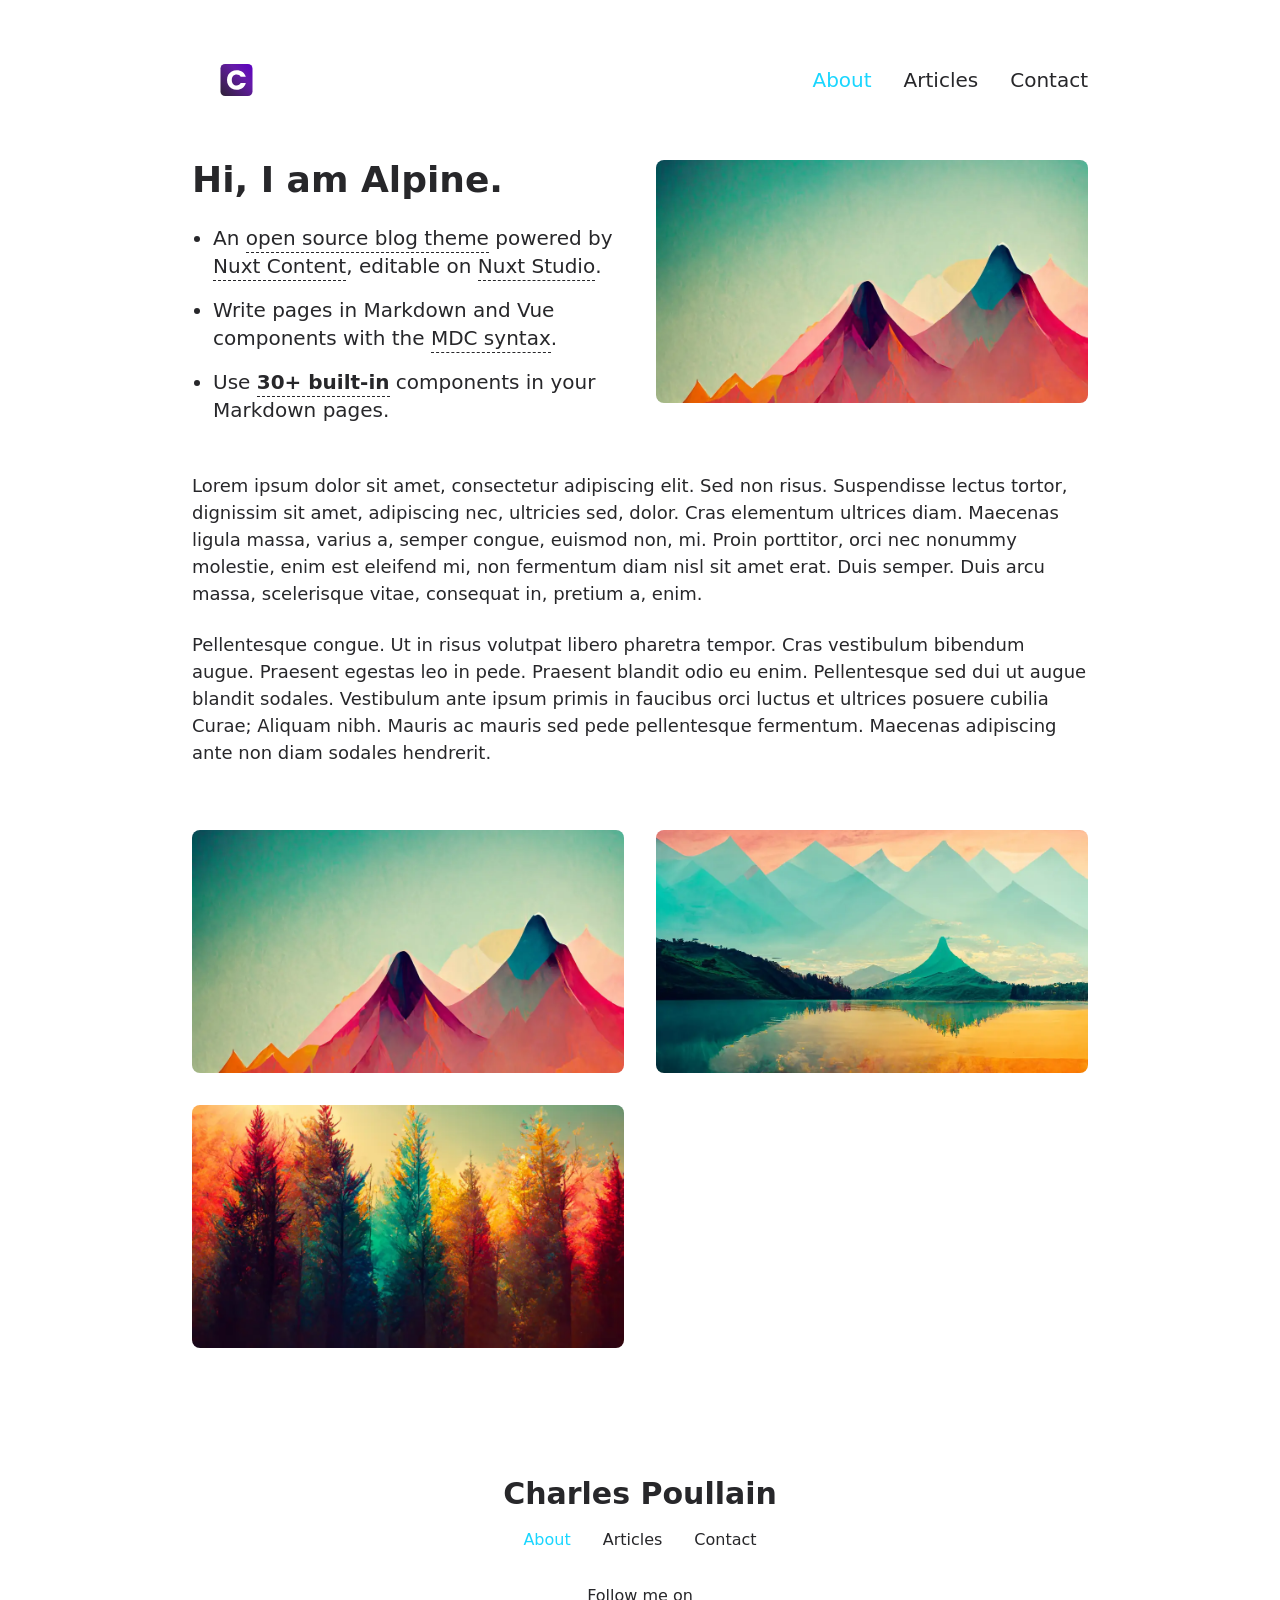
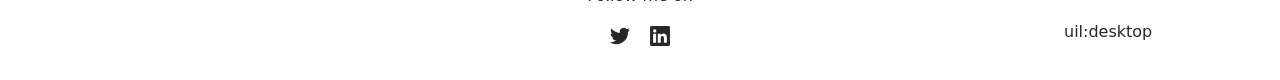
==== commit 2b5b5fe0: "Deploying to gh-pages from @ CharlesPoullain/Blog-Studio@d32bc581583f0134603c3b70ac3d999bca0c4e35 🚀" ====
--- a/index.html
+++ b/index.html
@@ -19,35 +19,35 @@
 <link rel="stylesheet" href="/_nuxt/ProseStrong.DTDU1-Ss.css">
 <link rel="stylesheet" href="/_nuxt/ProseP.Dp1dLVOK.css">
 <link rel="stylesheet" href="/_nuxt/Gallery.CQpQEoyY.css">
-<link rel="modulepreload" as="script" crossorigin href="/_nuxt/AjtOmEvT.js">
-<link rel="modulepreload" as="script" crossorigin href="/_nuxt/Bl-o7eOQ.js">
-<link rel="modulepreload" as="script" crossorigin href="/_nuxt/D-orvCvl.js">
-<link rel="modulepreload" as="script" crossorigin href="/_nuxt/DT7LIifJ.js">
-<link rel="modulepreload" as="script" crossorigin href="/_nuxt/hd7jfqIl.js">
-<link rel="modulepreload" as="script" crossorigin href="/_nuxt/CjBzxP9k.js">
-<link rel="modulepreload" as="script" crossorigin href="/_nuxt/QRkNKdNP.js">
-<link rel="modulepreload" as="script" crossorigin href="/_nuxt/B68Po2ea.js">
-<link rel="modulepreload" as="script" crossorigin href="/_nuxt/MekM5Am9.js">
-<link rel="modulepreload" as="script" crossorigin href="/_nuxt/DWMVfsOj.js">
-<link rel="modulepreload" as="script" crossorigin href="/_nuxt/BgRr8wFo.js">
-<link rel="modulepreload" as="script" crossorigin href="/_nuxt/CgGcm7jY.js">
-<link rel="modulepreload" as="script" crossorigin href="/_nuxt/NJqwsMJu.js">
-<link rel="modulepreload" as="script" crossorigin href="/_nuxt/CwpUpss2.js">
-<link rel="modulepreload" as="script" crossorigin href="/_nuxt/D3nJHQ01.js">
-<link rel="modulepreload" as="script" crossorigin href="/_nuxt/aUWZ7qlz.js">
-<link rel="modulepreload" as="script" crossorigin href="/_nuxt/CaMiM3OR.js">
-<link rel="modulepreload" as="script" crossorigin href="/_nuxt/DaPasbX-.js">
+<link rel="modulepreload" as="script" crossorigin href="/_nuxt/1bIIuVBc.js">
+<link rel="modulepreload" as="script" crossorigin href="/_nuxt/wUJKUyoB.js">
+<link rel="modulepreload" as="script" crossorigin href="/_nuxt/C2Epz2AH.js">
+<link rel="modulepreload" as="script" crossorigin href="/_nuxt/0AWrXJAM.js">
+<link rel="modulepreload" as="script" crossorigin href="/_nuxt/CeA-VdzF.js">
+<link rel="modulepreload" as="script" crossorigin href="/_nuxt/Bnq2LvXw.js">
+<link rel="modulepreload" as="script" crossorigin href="/_nuxt/Du5EfnfK.js">
+<link rel="modulepreload" as="script" crossorigin href="/_nuxt/C1NbyEmn.js">
+<link rel="modulepreload" as="script" crossorigin href="/_nuxt/DlB63iZ_.js">
+<link rel="modulepreload" as="script" crossorigin href="/_nuxt/BrbKkSaR.js">
+<link rel="modulepreload" as="script" crossorigin href="/_nuxt/BGlTa8Kv.js">
+<link rel="modulepreload" as="script" crossorigin href="/_nuxt/C-49LOo3.js">
+<link rel="modulepreload" as="script" crossorigin href="/_nuxt/CyRD_q59.js">
+<link rel="modulepreload" as="script" crossorigin href="/_nuxt/Ez-li3Km.js">
+<link rel="modulepreload" as="script" crossorigin href="/_nuxt/Qag5Rzqg.js">
+<link rel="modulepreload" as="script" crossorigin href="/_nuxt/oJOyQFfa.js">
+<link rel="modulepreload" as="script" crossorigin href="/_nuxt/CnvHG4MP.js">
+<link rel="modulepreload" as="script" crossorigin href="/_nuxt/Ce7FM9ku.js">
 <link rel="prefetch" as="style" href="/_nuxt/article.DDlxgXvj.css">
-<link rel="prefetch" as="script" crossorigin href="/_nuxt/Dv7-WWB4.js">
+<link rel="prefetch" as="script" crossorigin href="/_nuxt/CHt7iMP2.js">
 <link rel="prefetch" as="script" crossorigin href="/_nuxt/BcWussCh.js">
-<link rel="prefetch" as="script" crossorigin href="/_nuxt/DAWIgb7M.js">
-<link rel="prefetch" as="script" crossorigin href="/_nuxt/BVhBtRJs.js">
+<link rel="prefetch" as="script" crossorigin href="/_nuxt/B-OXoSdx.js">
+<link rel="prefetch" as="script" crossorigin href="/_nuxt/CaJFU-vT.js">
 <link rel="prefetch" as="style" href="/_nuxt/useStudio.DzA-IoZ4.css">
-<link rel="prefetch" as="script" crossorigin href="/_nuxt/C1bbdpYA.js">
+<link rel="prefetch" as="script" crossorigin href="/_nuxt/BqUZRIol.js">
 <link rel="prefetch" as="style" href="/_nuxt/error-404.D2gJf3ut.css">
-<link rel="prefetch" as="script" crossorigin href="/_nuxt/DAMVTy9g.js">
+<link rel="prefetch" as="script" crossorigin href="/_nuxt/C7uku3Y2.js">
 <link rel="prefetch" as="style" href="/_nuxt/error-500.DdUW5Esy.css">
-<link rel="prefetch" as="script" crossorigin href="/_nuxt/BGGWWa9S.js">
-<script type="module" src="/_nuxt/AjtOmEvT.js" crossorigin></script><style id="pinceau-runtime-hydratable">@media{.phy[--]{--puid:eJHJZt-v;}.pv-OZ_RAW{max-width:var(--elements-container-maxWidth);padding-left:var(--elements-container-padding-mobile);padding-right:var(--elements-container-padding-mobile);}@media (min-width: 475px){.pv-OZ_RAW{padding-left:var(--elements-container-padding-xs);padding-right:var(--elements-container-padding-xs);}}@media (min-width: 640px){.pv-OZ_RAW{padding-left:var(--elements-container-padding-sm);padding-right:var(--elements-container-padding-sm);}}@media (min-width: 768px){.pv-OZ_RAW{padding-left:var(--elements-container-padding-md);padding-right:var(--elements-container-padding-md);}}} @media{.phy[--]{--puid:EwhJcu-c;}.pc-EwhJcu[data-v-ac17db30]{---6-li-cols:2;}} </style><style id="pinceau-theme">@media { :root {--pinceau-mq: initial; --alpine-readableLine: 68ch;--alpine-backdrop-backgroundColor: #f4f4f5b3;--prose-code-inline-padding: 0.2rem 0.375rem 0.2rem 0.375rem;--prose-code-block-backdropFilter: contrast(1);--prose-code-block-border-style: solid;--prose-code-block-border-width: 1px;--prose-tbody-tr-borderBottom-style: dashed;--prose-tbody-tr-borderBottom-width: 1px;--prose-th-textAlign: inherit;--prose-thead-borderBottom-style: solid;--prose-thead-borderBottom-width: 1px;--prose-thead-border-style: solid;--prose-thead-border-width: 0px;--prose-table-textAlign: start;--prose-hr-width: 1px;--prose-hr-style: solid;--prose-li-listStylePosition: outside;--prose-ol-li-markerColor: currentColor;--prose-ol-paddingInlineStart: 21px;--prose-ol-listStyleType: decimal;--prose-ul-li-markerColor: currentColor;--prose-ul-paddingInlineStart: 21px;--prose-ul-listStyleType: disc;--prose-blockquote-border-style: solid;--prose-blockquote-border-width: 4px;--prose-blockquote-quotes: '201C' '201D' '2018' '2019';--prose-blockquote-paddingInlineStart: 24px;--prose-a-code-color-hover: currentColor;--prose-a-code-color-static: currentColor;--prose-a-hasCode-borderBottom: none;--prose-a-border-distance: 2px;--prose-a-border-color-hover: currentColor;--prose-a-border-color-static: currentColor;--prose-a-border-style-hover: solid;--prose-a-border-style-static: dashed;--prose-a-border-width: 1px;--prose-a-color-static: inherit;--prose-a-textDecoration: none;--prose-h6-margin: 3rem 0 2rem;--prose-h5-margin: 3rem 0 2rem;--prose-h4-margin: 3rem 0 2rem;--prose-h3-margin: 3rem 0 2rem;--prose-h2-margin: 3rem 0 2rem;--prose-h1-margin: 0 0 2rem;--prose-p-fontSize: 18px;--typography-lead-loose: 2;--typography-lead-relaxed: 1.625;--typography-lead-normal: 1.5;--typography-lead-snug: 1.375;--typography-lead-tight: 1.25;--typography-lead-none: 1;--typography-lead-10: 2.5rem;--typography-lead-9: 2.25rem;--typography-lead-8: 2rem;--typography-lead-7: 1.75rem;--typography-lead-6: 1.5rem;--typography-lead-5: 1.25rem;--typography-lead-4: 1rem;--typography-lead-3: .75rem;--typography-lead-2: .5rem;--typography-lead-1: .025rem;--typography-fontWeight-black: 900;--typography-fontWeight-extrabold: 800;--typography-fontWeight-bold: 700;--typography-fontWeight-semibold: 600;--typography-fontWeight-medium: 500;--typography-fontWeight-normal: 400;--typography-fontWeight-light: 300;--typography-fontWeight-extralight: 200;--typography-fontWeight-thin: 100;--typography-fontSize-9xl: 128px;--typography-fontSize-8xl: 96px;--typography-fontSize-7xl: 72px;--typography-fontSize-6xl: 60px;--typography-fontSize-5xl: 48px;--typography-fontSize-4xl: 36px;--typography-fontSize-3xl: 30px;--typography-fontSize-2xl: 24px;--typography-fontSize-xl: 20px;--typography-fontSize-lg: 18px;--typography-fontSize-base: 16px;--typography-fontSize-sm: 14px;--typography-fontSize-xs: 12px;--typography-letterSpacing-wide: 0.025em;--typography-letterSpacing-tight: -0.025em;--typography-verticalMargin-base: 24px;--typography-verticalMargin-sm: 16px;--elements-border-secondary-hover: [object Object];--elements-backdrop-background: #fffc;--elements-backdrop-filter: saturate(200%) blur(20px);--elements-container-maxWidth: 64rem;--lead-loose: 2;--lead-relaxed: 1.625;--lead-normal: 1.5;--lead-snug: 1.375;--lead-tight: 1.25;--lead-none: 1;--lead-10: 2.5rem;--lead-9: 2.25rem;--lead-8: 2rem;--lead-7: 1.75rem;--lead-6: 1.5rem;--lead-5: 1.25rem;--lead-4: 1rem;--lead-3: .75rem;--lead-2: .5rem;--lead-1: .025rem;--letterSpacing-widest: 0.1em;--letterSpacing-wider: 0.05em;--letterSpacing-wide: 0.025em;--letterSpacing-normal: 0em;--letterSpacing-tight: -0.025em;--letterSpacing-tighter: -0.05em;--fontSize-9xl: 8rem;--fontSize-8xl: 6rem;--fontSize-7xl: 4.5rem;--fontSize-6xl: 3.75rem;--fontSize-5xl: 3rem;--fontSize-4xl: 2.25rem;--fontSize-3xl: 1.875rem;--fontSize-2xl: 1.5rem;--fontSize-xl: 1.25rem;--fontSize-lg: 1.125rem;--fontSize-base: 1rem;--fontSize-sm: 0.875rem;--fontSize-xs: 0.75rem;--fontWeight-black: 900;--fontWeight-extrabold: 800;--fontWeight-bold: 700;--fontWeight-semibold: 600;--fontWeight-medium: 500;--fontWeight-normal: 400;--fontWeight-light: 300;--fontWeight-extralight: 200;--fontWeight-thin: 100;--font-mono: ui-monospace, SFMono-Regular, Menlo, Monaco, Consolas, Liberation Mono, Courier New, monospace;--font-serif: ui-serif, Georgia, Cambria, Times New Roman, Times, serif;--font-sans: ui-sans-serif, system-ui, -apple-system, BlinkMacSystemFont, Segoe UI, Roboto, Helvetica Neue, Arial, Noto Sans, sans-serif, Apple Color Emoji, Segoe UI Emoji, Segoe UI Symbol, Noto Color Emoji;--opacity-total: 1;--opacity-high: 0.8;--opacity-medium: 0.5;--opacity-soft: 0.3;--opacity-light: 0.15;--opacity-bright: 0.1;--opacity-noOpacity: 0;--borderWidth-lg: 3px;--borderWidth-md: 2px;--borderWidth-sm: 1px;--borderWidth-noBorder: 0;--space-rem-875: 0.875rem;--space-rem-625: 0.625rem;--space-rem-375: 0.375rem;--space-rem-125: 0.125rem;--space-px: 1px;--space-128: 32rem;--space-96: 24rem;--space-80: 20rem;--space-72: 18rem;--space-64: 16rem;--space-60: 15rem;--space-56: 14rem;--space-52: 13rem;--space-48: 12rem;--space-44: 11rem;--space-40: 10rem;--space-36: 9rem;--space-32: 8rem;--space-28: 7rem;--space-24: 6rem;--space-20: 5rem;--space-16: 4rem;--space-14: 3.5rem;--space-12: 3rem;--space-11: 2.75rem;--space-10: 2.5rem;--space-9: 2.25rem;--space-8: 2rem;--space-7: 1.75rem;--space-6: 1.5rem;--space-5: 1.25rem;--space-4: 1rem;--space-3: 0.75rem;--space-2: 0.5rem;--space-1: 0.25rem;--space-0: 0px;--size-full: 100%;--size-7xl: 80rem;--size-6xl: 72rem;--size-5xl: 64rem;--size-4xl: 56rem;--size-3xl: 48rem;--size-2xl: 42rem;--size-xl: 36rem;--size-lg: 32rem;--size-md: 28rem;--size-sm: 24rem;--size-xs: 20rem;--size-200: 200px;--size-104: 104px;--size-80: 80px;--size-64: 64px;--size-56: 56px;--size-48: 48px;--size-40: 40px;--size-32: 32px;--size-24: 24px;--size-20: 20px;--size-16: 16px;--size-12: 12px;--size-8: 8px;--size-6: 6px;--size-4: 4px;--size-2: 2px;--size-0: 0px;--radii-full: 9999px;--radii-3xl: 1.75rem;--radii-2xl: 1.5rem;--radii-xl: 1rem;--radii-lg: 0.75rem;--radii-md: 0.5rem;--radii-sm: 0.375rem;--radii-xs: 0.25rem;--radii-2xs: 0.125rem;--radii-none: 0px;--shadow-none: 0px 0px 0px 0px transparent;--shadow-lg: 0px 10px 15px -3px #000000, 0px 4px 6px -4px #000000;--shadow-md: 0px 4px 6px -1px #000000, 0px 2px 4px -2px #000000;--shadow-sm: 0px 1px 3px 0px #000000, 0px 1px 2px -1px #000000;--shadow-xs: 0px 1px 2px 0px #000000;--height-screen: 100vh;--width-screen: 100vw;--color-primary-900: #002e38;--color-primary-800: #005c70;--color-primary-700: #008aa9;--color-primary-600: #00b9e1;--color-primary-500: #1ad6ff;--color-primary-400: #40ddff;--color-primary-300: #66e4ff;--color-primary-200: #8deaff;--color-primary-100: #b3f1ff;--color-primary-50: #d9f8ff;--color-ruby-900: #380011;--color-ruby-800: #700021;--color-ruby-700: #a90032;--color-ruby-600: #e10043;--color-ruby-500: #ff1a5e;--color-ruby-400: #ff4079;--color-ruby-300: #ff6694;--color-ruby-200: #ff8dae;--color-ruby-100: #ffb3c9;--color-ruby-50: #ffd9e4;--color-pink-900: #380025;--color-pink-800: #70004b;--color-pink-700: #a90070;--color-pink-600: #e10095;--color-pink-500: #ff1ab2;--color-pink-400: #ff40bf;--color-pink-300: #ff66cc;--color-pink-200: #ff8dd8;--color-pink-100: #ffb3e5;--color-pink-50: #ffd9f2;--color-purple-900: #190038;--color-purple-800: #330070;--color-purple-700: #4c00a9;--color-purple-600: #6500e1;--color-purple-500: #811aff;--color-purple-400: #9640ff;--color-purple-300: #ab66ff;--color-purple-200: #c08dff;--color-purple-100: #d5b3ff;--color-purple-50: #ead9ff;--color-royalblue-900: #0b0531;--color-royalblue-800: #160a62;--color-royalblue-700: #211093;--color-royalblue-600: #2c15c4;--color-royalblue-500: #4127e8;--color-royalblue-400: #614bec;--color-royalblue-300: #806ff0;--color-royalblue-200: #a093f3;--color-royalblue-100: #c0b7f7;--color-royalblue-50: #dfdbfb;--color-indigoblue-900: #001238;--color-indigoblue-800: #002370;--color-indigoblue-700: #0035a9;--color-indigoblue-600: #0047e1;--color-indigoblue-500: #1a62ff;--color-indigoblue-400: #407cff;--color-indigoblue-300: #6696ff;--color-indigoblue-200: #8db0ff;--color-indigoblue-100: #b3cbff;--color-indigoblue-50: #d9e5ff;--color-blue-900: #002438;--color-blue-800: #004870;--color-blue-700: #006ca9;--color-blue-600: #0090e1;--color-blue-500: #1aadff;--color-blue-400: #40bbff;--color-blue-300: #66c8ff;--color-blue-200: #8dd6ff;--color-blue-100: #b3e4ff;--color-blue-50: #d9f1ff;--color-lightblue-900: #002e38;--color-lightblue-800: #005c70;--color-lightblue-700: #008aa9;--color-lightblue-600: #00b9e1;--color-lightblue-500: #1ad6ff;--color-lightblue-400: #40ddff;--color-lightblue-300: #66e4ff;--color-lightblue-200: #8deaff;--color-lightblue-100: #b3f1ff;--color-lightblue-50: #d9f8ff;--color-teal-900: #062a28;--color-teal-800: #0b544f;--color-teal-700: #117d77;--color-teal-600: #16a79e;--color-teal-500: #1cd1c6;--color-teal-400: #36e4da;--color-teal-300: #5fe9e1;--color-teal-200: #87efe9;--color-teal-100: #aff4f0;--color-teal-50: #d7faf8;--color-pear-900: #2a2b09;--color-pear-800: #545512;--color-pear-700: #7e801b;--color-pear-600: #a8aa24;--color-pear-500: #d0d32f;--color-pear-400: #d8da52;--color-pear-300: #e0e274;--color-pear-200: #e8e997;--color-pear-100: #eff0ba;--color-pear-50: #f7f8dc;--color-red-900: #380300;--color-red-800: #700700;--color-red-700: #a90a00;--color-red-600: #e10e00;--color-red-500: #ff281a;--color-red-400: #ff4c40;--color-red-300: #ff7066;--color-red-200: #ff948d;--color-red-100: #ffb7b3;--color-red-50: #ffdbd9;--color-orange-900: #381800;--color-orange-800: #702f00;--color-orange-700: #a94700;--color-orange-600: #e15e00;--color-orange-500: #ff7a1a;--color-orange-400: #ff9040;--color-orange-300: #ffa666;--color-orange-200: #ffbd8d;--color-orange-100: #ffd3b3;--color-orange-50: #ffe9d9;--color-yellow-900: #362b03;--color-yellow-800: #6d5605;--color-yellow-700: #a38108;--color-yellow-600: #daac0a;--color-yellow-500: #f5c828;--color-yellow-400: #f7d14c;--color-yellow-300: #f8da70;--color-yellow-200: #fae393;--color-yellow-100: #fcedb7;--color-yellow-50: #fdf6db;--color-green-900: #003f25;--color-green-800: #005e38;--color-green-700: #007e4a;--color-green-600: #009d5d;--color-green-500: #00bd6f;--color-green-400: #00dc82;--color-green-300: #30ffaa;--color-green-200: #83ffcc;--color-green-100: #acffdd;--color-green-50: #d6ffee;--color-gray-900: #18181B;--color-gray-800: #27272A;--color-gray-700: #3f3f46;--color-gray-600: #52525B;--color-gray-500: #71717A;--color-gray-400: #a1a1aa;--color-gray-300: #D4d4d8;--color-gray-200: #e4e4e7;--color-gray-100: #f4f4f5;--color-gray-50: #fafafa;--color-black: #0c0c0d;--color-white: #FFFFFF;--media-portrait: only screen and (orientation: portrait);--media-landscape: only screen and (orientation: landscape);--media-rm: (prefers-reduced-motion: reduce);--media-2xl: (min-width: 1536px);--media-xl: (min-width: 1280px);--media-lg: (min-width: 1024px);--media-md: (min-width: 768px);--media-sm: (min-width: 640px);--media-xs: (min-width: 475px);--alpine-body-color: var(--color-gray-800);--alpine-body-backgroundColor: var(--color-white);--prose-code-inline-fontWeight: var(--typography-fontWeight-normal);--prose-code-inline-fontSize: var(--typography-fontSize-sm);--prose-code-inline-borderRadius: var(--radii-xs);--prose-code-block-pre-padding: var(--typography-verticalMargin-sm);--prose-code-block-margin: var(--typography-verticalMargin-base) 0;--prose-code-block-fontSize: var(--typography-fontSize-sm);--prose-tbody-code-inline-fontSize: var(--typography-fontSize-sm);--prose-tbody-td-padding: var(--typography-verticalMargin-sm);--prose-th-fontWeight: var(--typography-fontWeight-semibold);--prose-th-padding: 0 var(--typography-verticalMargin-sm) var(--typography-verticalMargin-sm) var(--typography-verticalMargin-sm);--prose-table-lineHeight: var(--typography-lead-6);--prose-table-fontSize: var(--typography-fontSize-sm);--prose-table-margin: var(--typography-verticalMargin-base) 0;--prose-hr-margin: var(--typography-verticalMargin-base) 0;--prose-li-margin: var(--typography-verticalMargin-sm) 0;--prose-ol-margin: var(--typography-verticalMargin-base) 0;--prose-ul-margin: var(--typography-verticalMargin-base) 0;--prose-blockquote-margin: var(--typography-verticalMargin-base) 0;--prose-a-code-border-style: var(--prose-a-border-style-static);--prose-a-code-border-width: var(--prose-a-border-width);--prose-a-fontWeight: var(--typography-fontWeight-medium);--prose-img-margin: var(--typography-verticalMargin-base) 0;--prose-strong-fontWeight: var(--typography-fontWeight-semibold);--prose-h6-iconSize: var(--typography-fontSize-base);--prose-h6-fontWeight: var(--typography-fontWeight-semibold);--prose-h6-lineHeight: var(--typography-lead-normal);--prose-h6-fontSize: var(--typography-fontSize-lg);--prose-h5-iconSize: var(--typography-fontSize-lg);--prose-h5-fontWeight: var(--typography-fontWeight-semibold);--prose-h5-lineHeight: var(--typography-lead-snug);--prose-h5-fontSize: var(--typography-fontSize-xl);--prose-h4-iconSize: var(--typography-fontSize-lg);--prose-h4-letterSpacing: var(--typography-letterSpacing-tight);--prose-h4-fontWeight: var(--typography-fontWeight-semibold);--prose-h4-lineHeight: var(--typography-lead-snug);--prose-h4-fontSize: var(--typography-fontSize-2xl);--prose-h3-iconSize: var(--typography-fontSize-xl);--prose-h3-letterSpacing: var(--typography-letterSpacing-tight);--prose-h3-fontWeight: var(--typography-fontWeight-semibold);--prose-h3-lineHeight: var(--typography-lead-snug);--prose-h3-fontSize: var(--typography-fontSize-3xl);--prose-h2-iconSize: var(--typography-fontSize-2xl);--prose-h2-letterSpacing: var(--typography-letterSpacing-tight);--prose-h2-fontWeight: var(--typography-fontWeight-semibold);--prose-h2-lineHeight: var(--typography-lead-tight);--prose-h2-fontSize: var(--typography-fontSize-4xl);--prose-h1-iconSize: var(--typography-fontSize-3xl);--prose-h1-letterSpacing: var(--typography-letterSpacing-tight);--prose-h1-fontWeight: var(--typography-fontWeight-bold);--prose-h1-lineHeight: var(--typography-lead-tight);--prose-h1-fontSize: var(--typography-fontSize-5xl);--prose-p-br-margin: var(--typography-verticalMargin-base) 0 0 0;--prose-p-margin: var(--typography-verticalMargin-base) 0;--prose-p-lineHeight: var(--typography-lead-normal);--typography-color-primary-900: var(--color-primary-900);--typography-color-primary-800: var(--color-primary-800);--typography-color-primary-700: var(--color-primary-700);--typography-color-primary-600: var(--color-primary-600);--typography-color-primary-500: var(--color-primary-500);--typography-color-primary-400: var(--color-primary-400);--typography-color-primary-300: var(--color-primary-300);--typography-color-primary-200: var(--color-primary-200);--typography-color-primary-100: var(--color-primary-100);--typography-color-primary-50: var(--color-primary-50);--typography-font-code: var(--font-mono);--typography-font-body: var(--font-sans);--typography-font-display: var(--font-sans);--typography-body-backgroundColor: var(--color-white);--typography-body-color: var(--color-black);--elements-state-danger-borderColor-secondary: var(--color-red-200);--elements-state-danger-borderColor-primary: var(--color-red-100);--elements-state-danger-backgroundColor-secondary: var(--color-red-100);--elements-state-danger-backgroundColor-primary: var(--color-red-50);--elements-state-danger-color-secondary: var(--color-red-600);--elements-state-danger-color-primary: var(--color-red-500);--elements-state-warning-borderColor-secondary: var(--color-yellow-200);--elements-state-warning-borderColor-primary: var(--color-yellow-100);--elements-state-warning-backgroundColor-secondary: var(--color-yellow-100);--elements-state-warning-backgroundColor-primary: var(--color-yellow-50);--elements-state-warning-color-secondary: var(--color-yellow-700);--elements-state-warning-color-primary: var(--color-yellow-600);--elements-state-success-borderColor-secondary: var(--color-green-200);--elements-state-success-borderColor-primary: var(--color-green-100);--elements-state-success-backgroundColor-secondary: var(--color-green-100);--elements-state-success-backgroundColor-primary: var(--color-green-50);--elements-state-success-color-secondary: var(--color-green-600);--elements-state-success-color-primary: var(--color-green-500);--elements-state-info-borderColor-secondary: var(--color-blue-200);--elements-state-info-borderColor-primary: var(--color-blue-100);--elements-state-info-backgroundColor-secondary: var(--color-blue-100);--elements-state-info-backgroundColor-primary: var(--color-blue-50);--elements-state-info-color-secondary: var(--color-blue-600);--elements-state-info-color-primary: var(--color-blue-500);--elements-state-primary-borderColor-secondary: var(--color-primary-200);--elements-state-primary-borderColor-primary: var(--color-primary-100);--elements-state-primary-backgroundColor-secondary: var(--color-primary-100);--elements-state-primary-backgroundColor-primary: var(--color-primary-50);--elements-state-primary-color-secondary: var(--color-primary-700);--elements-state-primary-color-primary: var(--color-primary-600);--elements-surface-secondary-backgroundColor: var(--color-gray-200);--elements-surface-primary-backgroundColor: var(--color-gray-100);--elements-surface-background-base: var(--color-gray-100);--elements-border-secondary-static: var(--color-gray-200);--elements-border-primary-hover: var(--color-gray-200);--elements-border-primary-static: var(--color-gray-100);--elements-container-padding-md: var(--space-16);--elements-container-padding-sm: var(--space-12);--elements-container-padding-xs: var(--space-8);--elements-container-padding-mobile: var(--space-6);--elements-text-secondary-color-hover: var(--color-gray-700);--elements-text-secondary-color-static: var(--color-gray-500);--elements-text-primary-color-static: var(--color-gray-900);--text-6xl-lineHeight: var(--lead-none);--text-6xl-fontSize: var(--fontSize-6xl);--text-5xl-lineHeight: var(--lead-none);--text-5xl-fontSize: var(--fontSize-5xl);--text-4xl-lineHeight: var(--lead-10);--text-4xl-fontSize: var(--fontSize-4xl);--text-3xl-lineHeight: var(--lead-9);--text-3xl-fontSize: var(--fontSize-3xl);--text-2xl-lineHeight: var(--lead-8);--text-2xl-fontSize: var(--fontSize-2xl);--text-xl-lineHeight: var(--lead-7);--text-xl-fontSize: var(--fontSize-xl);--text-lg-lineHeight: var(--lead-7);--text-lg-fontSize: var(--fontSize-lg);--text-base-lineHeight: var(--lead-6);--text-base-fontSize: var(--fontSize-base);--text-sm-lineHeight: var(--lead-5);--text-sm-fontSize: var(--fontSize-sm);--text-xs-lineHeight: var(--lead-4);--text-xs-fontSize: var(--fontSize-xs);--shadow-2xl: 0px 25px 50px -12px var(--color-gray-900);--shadow-xl: 0px 20px 25px -5px var(--color-gray-400), 0px 8px 10px -6px #000000;--color-secondary-900: var(--color-gray-900);--color-secondary-800: var(--color-gray-800);--color-secondary-700: var(--color-gray-700);--color-secondary-600: var(--color-gray-600);--color-secondary-500: var(--color-gray-500);--color-secondary-400: var(--color-gray-400);--color-secondary-300: var(--color-gray-300);--color-secondary-200: var(--color-gray-200);--color-secondary-100: var(--color-gray-100);--color-secondary-50: var(--color-gray-50);--prose-a-code-background-hover: var(--typography-color-primary-50);--prose-a-code-border-color-hover: var(--typography-color-primary-500);--prose-a-color-hover: var(--typography-color-primary-500);--typography-color-secondary-900: var(--color-secondary-900);--typography-color-secondary-800: var(--color-secondary-800);--typography-color-secondary-700: var(--color-secondary-700);--typography-color-secondary-600: var(--color-secondary-600);--typography-color-secondary-500: var(--color-secondary-500);--typography-color-secondary-400: var(--color-secondary-400);--typography-color-secondary-300: var(--color-secondary-300);--typography-color-secondary-200: var(--color-secondary-200);--typography-color-secondary-100: var(--color-secondary-100);--typography-color-secondary-50: var(--color-secondary-50);--prose-code-inline-backgroundColor: var(--typography-color-secondary-100);--prose-code-inline-color: var(--typography-color-secondary-700);--prose-code-block-backgroundColor: var(--typography-color-secondary-100);--prose-code-block-color: var(--typography-color-secondary-700);--prose-code-block-border-color: var(--typography-color-secondary-200);--prose-tbody-tr-borderBottom-color: var(--typography-color-secondary-200);--prose-th-color: var(--typography-color-secondary-600);--prose-thead-borderBottom-color: var(--typography-color-secondary-200);--prose-thead-border-color: var(--typography-color-secondary-300);--prose-hr-color: var(--typography-color-secondary-200);--prose-blockquote-border-color: var(--typography-color-secondary-200);--prose-blockquote-color: var(--typography-color-secondary-500);--prose-a-code-border-color-static: var(--typography-color-secondary-400); } }@media { :root.dark {--pinceau-mq: dark; --alpine-backdrop-backgroundColor: #18181bb3;--prose-code-block-backdropFilter: contrast(1);--prose-ol-li-markerColor: currentColor;--prose-ul-li-markerColor: currentColor;--prose-a-code-color-hover: currentColor;--prose-a-code-color-static: currentColor;--prose-a-border-color-hover: currentColor;--prose-a-border-color-static: currentColor;--prose-a-color-static: inherit;--elements-backdrop-background: #0c0d0ccc;--alpine-body-color: var(--color-gray-200);--alpine-body-backgroundColor: var(--color-black);--typography-body-backgroundColor: var(--color-black);--typography-body-color: var(--color-white);--elements-state-danger-borderColor-secondary: var(--color-red-700);--elements-state-danger-borderColor-primary: var(--color-red-800);--elements-state-danger-backgroundColor-secondary: var(--color-red-800);--elements-state-danger-backgroundColor-primary: var(--color-red-900);--elements-state-danger-color-secondary: var(--color-red-200);--elements-state-danger-color-primary: var(--color-red-300);--elements-state-warning-borderColor-secondary: var(--color-yellow-700);--elements-state-warning-borderColor-primary: var(--color-yellow-800);--elements-state-warning-backgroundColor-secondary: var(--color-yellow-800);--elements-state-warning-backgroundColor-primary: var(--color-yellow-900);--elements-state-warning-color-secondary: var(--color-yellow-200);--elements-state-warning-color-primary: var(--color-yellow-400);--elements-state-success-borderColor-secondary: var(--color-green-700);--elements-state-success-borderColor-primary: var(--color-green-800);--elements-state-success-backgroundColor-secondary: var(--color-green-800);--elements-state-success-backgroundColor-primary: var(--color-green-900);--elements-state-success-color-secondary: var(--color-green-200);--elements-state-success-color-primary: var(--color-green-400);--elements-state-info-borderColor-secondary: var(--color-blue-700);--elements-state-info-borderColor-primary: var(--color-blue-800);--elements-state-info-backgroundColor-secondary: var(--color-blue-800);--elements-state-info-backgroundColor-primary: var(--color-blue-900);--elements-state-info-color-secondary: var(--color-blue-200);--elements-state-info-color-primary: var(--color-blue-400);--elements-state-primary-borderColor-secondary: var(--color-primary-700);--elements-state-primary-borderColor-primary: var(--color-primary-800);--elements-state-primary-backgroundColor-secondary: var(--color-primary-800);--elements-state-primary-backgroundColor-primary: var(--color-primary-900);--elements-state-primary-color-secondary: var(--color-primary-200);--elements-state-primary-color-primary: var(--color-primary-400);--elements-surface-secondary-backgroundColor: var(--color-gray-800);--elements-surface-primary-backgroundColor: var(--color-gray-900);--elements-surface-background-base: var(--color-gray-900);--elements-border-secondary-static: var(--color-gray-800);--elements-border-primary-hover: var(--color-gray-800);--elements-border-primary-static: var(--color-gray-900);--elements-text-secondary-color-hover: var(--color-gray-200);--elements-text-secondary-color-static: var(--color-gray-400);--elements-text-primary-color-static: var(--color-gray-50);--prose-a-code-background-hover: var(--typography-color-primary-900);--prose-a-code-border-color-hover: var(--typography-color-primary-600);--prose-a-color-hover: var(--typography-color-primary-400);--prose-code-inline-backgroundColor: var(--typography-color-secondary-800);--prose-code-inline-color: var(--typography-color-secondary-200);--prose-code-block-backgroundColor: var(--typography-color-secondary-900);--prose-code-block-color: var(--typography-color-secondary-200);--prose-code-block-border-color: var(--typography-color-secondary-800);--prose-tbody-tr-borderBottom-color: var(--typography-color-secondary-800);--prose-th-color: var(--typography-color-secondary-400);--prose-thead-borderBottom-color: var(--typography-color-secondary-800);--prose-thead-border-color: var(--typography-color-secondary-600);--prose-hr-color: var(--typography-color-secondary-800);--prose-blockquote-border-color: var(--typography-color-secondary-700);--prose-blockquote-color: var(--typography-color-secondary-400);--prose-a-code-border-color-static: var(--typography-color-secondary-600); } }</style><script>"use strict";(()=>{const a=window,e=document.documentElement,c=window.localStorage,d=["dark","light"],n=c&&c.getItem&&c.getItem("nuxt-color-mode")||"system";let l=n==="system"?f():n;const i=e.getAttribute("data-color-mode-forced");i&&(l=i),r(l),a["__NUXT_COLOR_MODE__"]={preference:n,value:l,getColorScheme:f,addColorScheme:r,removeColorScheme:u};function r(o){const t=""+o+"",s="";e.classList?e.classList.add(t):e.className+=" "+t,s&&e.setAttribute("data-"+s,o)}function u(o){const t=""+o+"",s="";e.classList?e.classList.remove(t):e.className=e.className.replace(new RegExp(t,"g"),""),s&&e.removeAttribute("data-"+s)}function m(o){return a.matchMedia("(prefers-color-scheme"+o+")")}function f(){if(a.matchMedia&&m("").media!=="not all"){for(const o of d)if(m(":"+o).matches)return o}return"light"}})();
-</script></head><body><div id="__nuxt"><div class="container pv-OZ_RAW pc-eJHJZt app-layout" data-v-92754a60 data-v-aa14d472><!--[--><div class="nuxt-progress" style="width:0%;height:3px;opacity:0;background-size:Infinity% auto;" data-v-92754a60></div><header class="right" data-v-92754a60 data-v-d0bc1945><div class="menu" data-v-d0bc1945><button aria-label="Navigation Menu" data-v-d0bc1945><svg width="24" height="24" viewBox="0 0 68 68" fill="currentColor" xmlns="http://www.w3.org/2000/svg" data-v-d0bc1945><path d="M8 34C8 32.1362 8 31.2044 8.30448 30.4693C8.71046 29.4892 9.48915 28.7105 10.4693 28.3045C11.2044 28 12.1362 28 14 28C15.8638 28 16.7956 28 17.5307 28.3045C18.5108 28.7105 19.2895 29.4892 19.6955 30.4693C20 31.2044 20 32.1362 20 34C20 35.8638 20 36.7956 19.6955 37.5307C19.2895 38.5108 18.5108 39.2895 17.5307 39.6955C16.7956 40 15.8638 40 14 40C12.1362 40 11.2044 40 10.4693 39.6955C9.48915 39.2895 8.71046 38.5108 8.30448 37.5307C8 36.7956 8 35.8638 8 34Z" data-v-d0bc1945></path><path d="M28 34C28 32.1362 28 31.2044 28.3045 30.4693C28.7105 29.4892 29.4892 28.7105 30.4693 28.3045C31.2044 28 32.1362 28 34 28C35.8638 28 36.7956 28 37.5307 28.3045C38.5108 28.7105 39.2895 29.4892 39.6955 30.4693C40 31.2044 40 32.1362 40 34C40 35.8638 40 36.7956 39.6955 37.5307C39.2895 38.5108 38.5108 39.2895 37.5307 39.6955C36.7956 40 35.8638 40 34 40C32.1362 40 31.2044 40 30.4693 39.6955C29.4892 39.2895 28.7105 38.5108 28.3045 37.5307C28 36.7956 28 35.8638 28 34Z" data-v-d0bc1945></path><path d="M48 34C48 32.1362 48 31.2044 48.3045 30.4693C48.7105 29.4892 49.4892 28.7105 50.4693 28.3045C51.2044 28 52.1362 28 54 28C55.8638 28 56.7956 28 57.5307 28.3045C58.5108 28.7105 59.2895 29.4892 59.6955 30.4693C60 31.2044 60 32.1362 60 34C60 35.8638 60 36.7956 59.6955 37.5307C59.2895 38.5108 58.5108 39.2895 57.5307 39.6955C56.7956 40 55.8638 40 54 40C52.1362 40 51.2044 40 50.4693 39.6955C49.4892 39.2895 48.7105 38.5108 48.3045 37.5307C48 36.7956 48 35.8638 48 34Z" data-v-d0bc1945></path></svg></button></div><div class="overlay" data-v-d0bc1945><nav data-v-d0bc1945 data-v-123d1faa><ul data-v-123d1faa><!--[--><li data-v-123d1faa><a aria-current="page" href="/" class="router-link-active router-link-exact-active" data-v-123d1faa><span class="underline-fx" data-v-123d1faa></span> About</a></li><li data-v-123d1faa><a href="/articles" class="" data-v-123d1faa><span class="underline-fx" data-v-123d1faa></span> Articles</a></li><li data-v-123d1faa><a href="/contact" class="" data-v-123d1faa><span class="underline-fx" data-v-123d1faa></span> Contact</a></li><!--]--></ul></nav></div><div class="logo" data-v-d0bc1945><a aria-current="page" href="/" class="router-link-active router-link-exact-active" data-v-d0bc1945><img src="/logo-dark.svg" class="dark-img" alt="alpine" width="89" height="31" data-v-d0bc1945><img src="/logo.svg" class="light-img" alt="alpine" width="89" height="31" data-v-d0bc1945></a></div><div class="main-nav" data-v-d0bc1945><nav data-v-d0bc1945 data-v-123d1faa><ul data-v-123d1faa><!--[--><li data-v-123d1faa><a aria-current="page" href="/" class="router-link-active router-link-exact-active" data-v-123d1faa><span class="underline-fx" data-v-123d1faa></span> About</a></li><li data-v-123d1faa><a href="/articles" class="" data-v-123d1faa><span class="underline-fx" data-v-123d1faa></span> Articles</a></li><li data-v-123d1faa><a href="/contact" class="" data-v-123d1faa><span class="underline-fx" data-v-123d1faa></span> Contact</a></li><!--]--></ul></nav></div></header><!--[--><div class="document-driven-page"><main><!--[--><div><section class="hero" data-v-40d086fc><div class="layout" data-v-40d086fc><div class="content" data-v-40d086fc><div class="title" data-v-40d086fc><!--[-->Hi, I am Alpine.<!--]--></div><div class="description" data-v-40d086fc><!--[--><ul data-v-b270097d><!--[--><li data-v-1b097e8e><!--[-->An <a href="https://github.com/nuxt-themes/alpine" rel="nofollow" data-v-3b8bd91a><!--[-->open source blog theme<!--]--></a> powered by <a href="https://content.nuxtjs.org" rel="nofollow" data-v-3b8bd91a><!--[-->Nuxt Content<!--]--></a>, editable on <a href="https://nuxt.studio" rel="nofollow" data-v-3b8bd91a><!--[-->Nuxt Studio<!--]--></a>.<!--]--></li><li data-v-1b097e8e><!--[-->Write pages in Markdown and Vue components with the <a href="https://content.nuxtjs.org/guide/writing/mdc" rel="nofollow" data-v-3b8bd91a><!--[-->MDC syntax<!--]--></a>.<!--]--></li><li data-v-1b097e8e><!--[-->Use <a href="https://elements.nuxt.space" rel="nofollow" data-v-3b8bd91a><!--[--><strong data-v-1607b58b><!--[-->30+ built-in<!--]--></strong><!--]--></a> components in your Markdown pages.<!--]--></li><!--]--></ul><!--]--></div></div><img src="/alpine-0.webp" class="right" alt="Hero Image" width="16" height="9" data-v-40d086fc></div></section><p data-v-e44be016><!--[-->Lorem ipsum dolor sit amet, consectetur adipiscing elit. Sed non risus. Suspendisse lectus tortor, dignissim sit amet, adipiscing nec, ultricies sed, dolor. Cras elementum ultrices diam. Maecenas ligula massa, varius a, semper congue, euismod non, mi. Proin porttitor, orci nec nonummy molestie, enim est eleifend mi, non fermentum diam nisl sit amet erat. Duis semper. Duis arcu massa, scelerisque vitae, consequat in, pretium a, enim.<!--]--></p><p data-v-e44be016><!--[-->Pellentesque congue. Ut in risus volutpat libero pharetra tempor. Cras vestibulum bibendum augue. Praesent egestas leo in pede. Praesent blandit odio eu enim. Pellentesque sed dui ut augue blandit sodales. Vestibulum ante ipsum primis in faucibus orci luctus et ultrices posuere cubilia Curae; Aliquam nibh. Mauris ac mauris sed pede pellentesque fermentum. Maecenas adipiscing ante non diam sodales hendrerit.<!--]--></p><section class="gallery pc-EwhJcu" data-v-ac17db30><div class="layout" data-v-ac17db30><!--[--><img src="/alpine-0.webp" width="16" height="9" data-v-ac17db30><img src="/alpine-1.webp" width="16" height="9" data-v-ac17db30><img src="/alpine-2.webp" width="16" height="9" data-v-ac17db30><!--]--></div></section></div><!--]--></main></div><!--]--><footer class="center" data-v-92754a60 data-v-7bb04f1a><a href="https://www.github.com/nuxt-themes/alpine" rel="noopener noreferrer" class="credits" data-v-7bb04f1a>Alpine</a><div class="navigation" data-v-7bb04f1a><nav data-v-7bb04f1a data-v-123d1faa><ul data-v-123d1faa><!--[--><li data-v-123d1faa><a aria-current="page" href="/" class="router-link-active router-link-exact-active" data-v-123d1faa><span class="underline-fx" data-v-123d1faa></span> About</a></li><li data-v-123d1faa><a href="/articles" class="" data-v-123d1faa><span class="underline-fx" data-v-123d1faa></span> Articles</a></li><li data-v-123d1faa><a href="/contact" class="" data-v-123d1faa><span class="underline-fx" data-v-123d1faa></span> Contact</a></li><!--]--></ul></nav></div><p class="message" data-v-7bb04f1a>Follow me on</p><div class="icons" data-v-7bb04f1a><div class="social" data-v-7bb04f1a><!--[--><a href="https://twitter.com/nuxtlabs" rel="noopener noreferrer" target="_blank" title="nuxtlabs" aria-label="nuxtlabs" data-v-c0f4561d><svg xmlns="http://www.w3.org/2000/svg" xmlns:xlink="http://www.w3.org/1999/xlink" aria-hidden="true" role="img" class="icon" data-v-c0f4561d style="" width="1em" height="1em" viewBox="0 0 24 24" data-v-bcfe47ef><path fill="currentColor" d="M22 5.8a8.49 8.49 0 0 1-2.36.64a4.13 4.13 0 0 0 1.81-2.27a8.21 8.21 0 0 1-2.61 1a4.1 4.1 0 0 0-7 3.74a11.64 11.64 0 0 1-8.45-4.29a4.16 4.16 0 0 0-.55 2.07a4.09 4.09 0 0 0 1.82 3.41a4.05 4.05 0 0 1-1.86-.51v.05a4.1 4.1 0 0 0 3.3 4a3.93 3.93 0 0 1-1.1.17a4.9 4.9 0 0 1-.77-.07a4.11 4.11 0 0 0 3.83 2.84A8.22 8.22 0 0 1 3 18.34a7.93 7.93 0 0 1-1-.06a11.57 11.57 0 0 0 6.29 1.85A11.59 11.59 0 0 0 20 8.45v-.53a8.43 8.43 0 0 0 2-2.12"/></svg></a><a href="https://instagram.com/atinuxt" rel="noopener noreferrer" target="_blank" title="atinuxt" aria-label="atinuxt" data-v-c0f4561d><svg xmlns="http://www.w3.org/2000/svg" xmlns:xlink="http://www.w3.org/1999/xlink" aria-hidden="true" role="img" class="icon" data-v-c0f4561d style="" width="1em" height="1em" viewBox="0 0 24 24" data-v-bcfe47ef><path fill="currentColor" d="M17.34 5.46a1.2 1.2 0 1 0 1.2 1.2a1.2 1.2 0 0 0-1.2-1.2m4.6 2.42a7.59 7.59 0 0 0-.46-2.43a4.94 4.94 0 0 0-1.16-1.77a4.7 4.7 0 0 0-1.77-1.15a7.3 7.3 0 0 0-2.43-.47C15.06 2 14.72 2 12 2s-3.06 0-4.12.06a7.3 7.3 0 0 0-2.43.47a4.78 4.78 0 0 0-1.77 1.15a4.7 4.7 0 0 0-1.15 1.77a7.3 7.3 0 0 0-.47 2.43C2 8.94 2 9.28 2 12s0 3.06.06 4.12a7.3 7.3 0 0 0 .47 2.43a4.7 4.7 0 0 0 1.15 1.77a4.78 4.78 0 0 0 1.77 1.15a7.3 7.3 0 0 0 2.43.47C8.94 22 9.28 22 12 22s3.06 0 4.12-.06a7.3 7.3 0 0 0 2.43-.47a4.7 4.7 0 0 0 1.77-1.15a4.85 4.85 0 0 0 1.16-1.77a7.59 7.59 0 0 0 .46-2.43c0-1.06.06-1.4.06-4.12s0-3.06-.06-4.12M20.14 16a5.61 5.61 0 0 1-.34 1.86a3.06 3.06 0 0 1-.75 1.15a3.19 3.19 0 0 1-1.15.75a5.61 5.61 0 0 1-1.86.34c-1 .05-1.37.06-4 .06s-3 0-4-.06a5.73 5.73 0 0 1-1.94-.3a3.27 3.27 0 0 1-1.1-.75a3 3 0 0 1-.74-1.15a5.54 5.54 0 0 1-.4-1.9c0-1-.06-1.37-.06-4s0-3 .06-4a5.54 5.54 0 0 1 .35-1.9A3 3 0 0 1 5 5a3.14 3.14 0 0 1 1.1-.8A5.73 5.73 0 0 1 8 3.86c1 0 1.37-.06 4-.06s3 0 4 .06a5.61 5.61 0 0 1 1.86.34a3.06 3.06 0 0 1 1.19.8a3.06 3.06 0 0 1 .75 1.1a5.61 5.61 0 0 1 .34 1.9c.05 1 .06 1.37.06 4s-.01 3-.06 4M12 6.87A5.13 5.13 0 1 0 17.14 12A5.12 5.12 0 0 0 12 6.87m0 8.46A3.33 3.33 0 1 1 15.33 12A3.33 3.33 0 0 1 12 15.33"/></svg></a><a href="https://www.linkedin.com/company/nuxtlabs" rel="noopener noreferrer" target="_blank" title="LinkedIn" aria-label="LinkedIn" data-v-c0f4561d><svg xmlns="http://www.w3.org/2000/svg" xmlns:xlink="http://www.w3.org/1999/xlink" aria-hidden="true" role="img" class="icon" data-v-c0f4561d style="" width="1em" height="1em" viewBox="0 0 24 24" data-v-bcfe47ef><path fill="currentColor" d="M20.47 2H3.53a1.45 1.45 0 0 0-1.47 1.43v17.14A1.45 1.45 0 0 0 3.53 22h16.94a1.45 1.45 0 0 0 1.47-1.43V3.43A1.45 1.45 0 0 0 20.47 2M8.09 18.74h-3v-9h3ZM6.59 8.48a1.56 1.56 0 1 1 0-3.12a1.57 1.57 0 1 1 0 3.12m12.32 10.26h-3v-4.83c0-1.21-.43-2-1.52-2A1.65 1.65 0 0 0 12.85 13a2 2 0 0 0-.1.73v5h-3v-9h3V11a3 3 0 0 1 2.71-1.5c2 0 3.45 1.29 3.45 4.06Z"/></svg></a><!--]--></div><div class="color-mode-switch" data-v-7bb04f1a><button aria-label="Color Mode" data-v-7bb04f1a data-v-af61cf03><span data-v-af61cf03></span></button></div></div></footer><!--]--></div></div><div id="teleports"></div><script type="application/json" id="__NUXT_DATA__" data-ssr="true" data-src="/_payload.json">[{"state":1,"once":176,"_errors":178,"serverRendered":146,"path":7,"prerenderedAt":180},["Reactive",2],{"$sdd-pages":3,"$sdd-surrounds":131,"$sdd-globals":142,"$scolor-mode":144,"$sdd-navigation":147,"$sicons":167},["ShallowRef",4],["ShallowReactive",5],{"/":6},{"_path":7,"_dir":8,"_draft":9,"_partial":9,"_locale":8,"title":10,"description":11,"layout":12,"head":13,"body":15,"_type":126,"_id":127,"_source":128,"_file":129,"_extension":130},"/","",false,"About","An open source blog theme powered by Nuxt.","default",{"title":14},"Alpine",{"type":16,"children":17,"toc":123},"root",[18,108,113,118],{"type":19,"tag":20,"props":21,"children":23},"element","hero",{"image":22},"/alpine-0.webp",[24,35],{"type":19,"tag":25,"props":26,"children":27},"template",{"v-slot:title":8},[28],{"type":19,"tag":29,"props":30,"children":31},"p",{},[32],{"type":33,"value":34},"text","Hi, I am Alpine.",{"type":19,"tag":25,"props":36,"children":37},{"v-slot:description":8},[38],{"type":19,"tag":39,"props":40,"children":41},"ul",{},[42,77,90],{"type":19,"tag":43,"props":44,"children":45},"li",{},[46,48,57,59,66,68,75],{"type":33,"value":47},"An ",{"type":19,"tag":49,"props":50,"children":54},"a",{"href":51,"rel":52},"https://github.com/nuxt-themes/alpine",[53],"nofollow",[55],{"type":33,"value":56},"open source blog theme",{"type":33,"value":58}," powered by ",{"type":19,"tag":49,"props":60,"children":63},{"href":61,"rel":62},"https://content.nuxtjs.org",[53],[64],{"type":33,"value":65},"Nuxt Content",{"type":33,"value":67},", editable on ",{"type":19,"tag":49,"props":69,"children":72},{"href":70,"rel":71},"https://nuxt.studio",[53],[73],{"type":33,"value":74},"Nuxt Studio",{"type":33,"value":76},".",{"type":19,"tag":43,"props":78,"children":79},{},[80,82,89],{"type":33,"value":81},"Write pages in Markdown and Vue components with the ",{"type":19,"tag":49,"props":83,"children":86},{"href":84,"rel":85},"https://content.nuxtjs.org/guide/writing/mdc",[53],[87],{"type":33,"value":88},"MDC syntax",{"type":33,"value":76},{"type":19,"tag":43,"props":91,"children":92},{},[93,95,106],{"type":33,"value":94},"Use ",{"type":19,"tag":49,"props":96,"children":99},{"href":97,"rel":98},"https://elements.nuxt.space",[53],[100],{"type":19,"tag":101,"props":102,"children":103},"strong",{},[104],{"type":33,"value":105},"30+ built-in",{"type":33,"value":107}," components in your Markdown pages.",{"type":19,"tag":29,"props":109,"children":110},{},[111],{"type":33,"value":112},"Lorem ipsum dolor sit amet, consectetur adipiscing elit. Sed non risus. Suspendisse lectus tortor, dignissim sit amet, adipiscing nec, ultricies sed, dolor. Cras elementum ultrices diam. Maecenas ligula massa, varius a, semper congue, euismod non, mi. Proin porttitor, orci nec nonummy molestie, enim est eleifend mi, non fermentum diam nisl sit amet erat. Duis semper. Duis arcu massa, scelerisque vitae, consequat in, pretium a, enim.",{"type":19,"tag":29,"props":114,"children":115},{},[116],{"type":33,"value":117},"Pellentesque congue. Ut in risus volutpat libero pharetra tempor. Cras vestibulum bibendum augue. Praesent egestas leo in pede. Praesent blandit odio eu enim. Pellentesque sed dui ut augue blandit sodales. Vestibulum ante ipsum primis in faucibus orci luctus et ultrices posuere cubilia Curae; Aliquam nibh. Mauris ac mauris sed pede pellentesque fermentum. Maecenas adipiscing ante non diam sodales hendrerit.",{"type":19,"tag":119,"props":120,"children":122},"gallery",{":images":121},"[\"/alpine-0.webp\",\"/alpine-1.webp\",\"/alpine-2.webp\"]",[],{"title":8,"searchDepth":124,"depth":124,"links":125},2,[],"markdown","content:1.index.md","content","1.index.md","md",["ShallowRef",132],["ShallowReactive",133],{"/":134},[135,136],null,{"_path":137,"_dir":8,"_draft":9,"_partial":9,"_locale":8,"title":138,"description":8,"layout":139,"_type":126,"_id":140,"_source":128,"_file":141,"_extension":130},"/articles","Articles","page","content:2.articles.md","2.articles.md",["ShallowRef",143],{},{"preference":145,"value":145,"unknown":146,"forced":9},"system",true,[148,149,164],{"title":10,"_path":7,"layout":12},{"title":138,"_path":137,"children":150,"layout":139},[151,155,158,161],{"title":152,"_path":153,"layout":154},"Get started with Alpine","/articles/get-started","article",{"title":156,"_path":157,"layout":154},"Configure Alpine","/articles/configure",{"title":159,"_path":160,"layout":154},"Write Articles","/articles/write-articles",{"title":162,"_path":163,"layout":154},"Customize Alpine","/articles/design-tokens",{"title":165,"_path":166,"layout":12},"Contact","/contact",{"uil:twitter":168,"uil:instagram":172,"uil:linkedin":174},{"left":169,"top":169,"width":170,"height":170,"rotate":169,"vFlip":9,"hFlip":9,"body":171},0,24,"\u003Cpath fill=\"currentColor\" d=\"M22 5.8a8.49 8.49 0 0 1-2.36.64a4.13 4.13 0 0 0 1.81-2.27a8.21 8.21 0 0 1-2.61 1a4.1 4.1 0 0 0-7 3.74a11.64 11.64 0 0 1-8.45-4.29a4.16 4.16 0 0 0-.55 2.07a4.09 4.09 0 0 0 1.82 3.41a4.05 4.05 0 0 1-1.86-.51v.05a4.1 4.1 0 0 0 3.3 4a3.93 3.93 0 0 1-1.1.17a4.9 4.9 0 0 1-.77-.07a4.11 4.11 0 0 0 3.83 2.84A8.22 8.22 0 0 1 3 18.34a7.93 7.93 0 0 1-1-.06a11.57 11.57 0 0 0 6.29 1.85A11.59 11.59 0 0 0 20 8.45v-.53a8.43 8.43 0 0 0 2-2.12\"/>",{"left":169,"top":169,"width":170,"height":170,"rotate":169,"vFlip":9,"hFlip":9,"body":173},"\u003Cpath fill=\"currentColor\" d=\"M17.34 5.46a1.2 1.2 0 1 0 1.2 1.2a1.2 1.2 0 0 0-1.2-1.2m4.6 2.42a7.59 7.59 0 0 0-.46-2.43a4.94 4.94 0 0 0-1.16-1.77a4.7 4.7 0 0 0-1.77-1.15a7.3 7.3 0 0 0-2.43-.47C15.06 2 14.72 2 12 2s-3.06 0-4.12.06a7.3 7.3 0 0 0-2.43.47a4.78 4.78 0 0 0-1.77 1.15a4.7 4.7 0 0 0-1.15 1.77a7.3 7.3 0 0 0-.47 2.43C2 8.94 2 9.28 2 12s0 3.06.06 4.12a7.3 7.3 0 0 0 .47 2.43a4.7 4.7 0 0 0 1.15 1.77a4.78 4.78 0 0 0 1.77 1.15a7.3 7.3 0 0 0 2.43.47C8.94 22 9.28 22 12 22s3.06 0 4.12-.06a7.3 7.3 0 0 0 2.43-.47a4.7 4.7 0 0 0 1.77-1.15a4.85 4.85 0 0 0 1.16-1.77a7.59 7.59 0 0 0 .46-2.43c0-1.06.06-1.4.06-4.12s0-3.06-.06-4.12M20.14 16a5.61 5.61 0 0 1-.34 1.86a3.06 3.06 0 0 1-.75 1.15a3.19 3.19 0 0 1-1.15.75a5.61 5.61 0 0 1-1.86.34c-1 .05-1.37.06-4 .06s-3 0-4-.06a5.73 5.73 0 0 1-1.94-.3a3.27 3.27 0 0 1-1.1-.75a3 3 0 0 1-.74-1.15a5.54 5.54 0 0 1-.4-1.9c0-1-.06-1.37-.06-4s0-3 .06-4a5.54 5.54 0 0 1 .35-1.9A3 3 0 0 1 5 5a3.14 3.14 0 0 1 1.1-.8A5.73 5.73 0 0 1 8 3.86c1 0 1.37-.06 4-.06s3 0 4 .06a5.61 5.61 0 0 1 1.86.34a3.06 3.06 0 0 1 1.19.8a3.06 3.06 0 0 1 .75 1.1a5.61 5.61 0 0 1 .34 1.9c.05 1 .06 1.37.06 4s-.01 3-.06 4M12 6.87A5.13 5.13 0 1 0 17.14 12A5.12 5.12 0 0 0 12 6.87m0 8.46A3.33 3.33 0 1 1 15.33 12A3.33 3.33 0 0 1 12 15.33\"/>",{"left":169,"top":169,"width":170,"height":170,"rotate":169,"vFlip":9,"hFlip":9,"body":175},"\u003Cpath fill=\"currentColor\" d=\"M20.47 2H3.53a1.45 1.45 0 0 0-1.47 1.43v17.14A1.45 1.45 0 0 0 3.53 22h16.94a1.45 1.45 0 0 0 1.47-1.43V3.43A1.45 1.45 0 0 0 20.47 2M8.09 18.74h-3v-9h3ZM6.59 8.48a1.56 1.56 0 1 1 0-3.12a1.57 1.57 0 1 1 0 3.12m12.32 10.26h-3v-4.83c0-1.21-.43-2-1.52-2A1.65 1.65 0 0 0 12.85 13a2 2 0 0 0-.1.73v5h-3v-9h3V11a3 3 0 0 1 2.71-1.5c2 0 3.45 1.29 3.45 4.06Z\"/>",["Reactive",177],["Set"],["Reactive",179],{},1712166083677]</script>
-<script>window.__NUXT__={};window.__NUXT__.config={public:{FORMSPREE_URL:"",plausible:{hashMode:false,trackLocalhost:false,domain:"",apiHost:"https://plausible.io",autoPageviews:true,autoOutboundTracking:false},studio:{apiURL:"https://api.nuxt.studio",iframeMessagingAllowedOrigins:""},mdc:{components:{prose:true,map:{p:"prose-p",a:"prose-a",blockquote:"prose-blockquote","code-inline":"prose-code-inline",code:"ProseCodeInline",em:"prose-em",h1:"prose-h1",h2:"prose-h2",h3:"prose-h3",h4:"prose-h4",h5:"prose-h5",h6:"prose-h6",hr:"prose-hr",img:"prose-img",ul:"prose-ul",ol:"prose-ol",li:"prose-li",strong:"prose-strong",table:"prose-table",thead:"prose-thead",tbody:"prose-tbody",td:"prose-td",th:"prose-th",tr:"prose-tr"}},headings:{anchorLinks:{h1:false,h2:true,h3:true,h4:true,h5:false,h6:false}}},content:{locales:[],defaultLocale:"",integrity:1712166054317,experimental:{stripQueryParameters:false,advanceQuery:false,clientDB:false},respectPathCase:false,api:{baseURL:"/api/_content"},navigation:{fields:["navTitle","layout"]},tags:{p:"prose-p",a:"prose-a",blockquote:"prose-blockquote","code-inline":"prose-code-inline",code:"ProseCodeInline",em:"prose-em",h1:"prose-h1",h2:"prose-h2",h3:"prose-h3",h4:"prose-h4",h5:"prose-h5",h6:"prose-h6",hr:"prose-hr",img:"prose-img",ul:"prose-ul",ol:"prose-ol",li:"prose-li",strong:"prose-strong",table:"prose-table",thead:"prose-thead",tbody:"prose-tbody",td:"prose-td",th:"prose-th",tr:"prose-tr"},highlight:{theme:{default:"github-light",dark:"github-dark"},preload:["json","js","ts","html","css","vue","diff","shell","markdown","yaml","bash","ini","c","cpp"],highlighter:"shiki",langs:["js","jsx","json","ts","tsx","vue","css","html","vue","bash","md","mdc","yaml","json","js","ts","html","css","vue","diff","shell","markdown","yaml","bash","ini","c","cpp"]},wsUrl:"",documentDriven:{page:true,navigation:true,surround:true,globals:{},layoutFallbacks:["theme"],injectPage:true},host:"",trailingSlash:false,search:"",contentHead:true,anchorLinks:{depth:4,exclude:[1]}}},app:{baseURL:"/",buildAssetsDir:"/_nuxt/",cdnURL:""}}</script></body></html>+<link rel="prefetch" as="script" crossorigin href="/_nuxt/DWurJ3Eq.js">
+<script type="module" src="/_nuxt/1bIIuVBc.js" crossorigin></script><style id="pinceau-runtime-hydratable">@media{.phy[--]{--puid:5qYE2r-v;}.pv-O8UXdU{max-width:var(--elements-container-maxWidth);padding-left:var(--elements-container-padding-mobile);padding-right:var(--elements-container-padding-mobile);}@media (min-width: 475px){.pv-O8UXdU{padding-left:var(--elements-container-padding-xs);padding-right:var(--elements-container-padding-xs);}}@media (min-width: 640px){.pv-O8UXdU{padding-left:var(--elements-container-padding-sm);padding-right:var(--elements-container-padding-sm);}}@media (min-width: 768px){.pv-O8UXdU{padding-left:var(--elements-container-padding-md);padding-right:var(--elements-container-padding-md);}}} @media{.phy[--]{--puid:Nhod3e-c;}.pc-Nhod3e[data-v-ac17db30]{---6-li-cols:2;}} </style><style id="pinceau-theme">@media { :root {--pinceau-mq: initial; --alpine-readableLine: 68ch;--alpine-backdrop-backgroundColor: #f4f4f5b3;--prose-code-inline-padding: 0.2rem 0.375rem 0.2rem 0.375rem;--prose-code-block-backdropFilter: contrast(1);--prose-code-block-border-style: solid;--prose-code-block-border-width: 1px;--prose-tbody-tr-borderBottom-style: dashed;--prose-tbody-tr-borderBottom-width: 1px;--prose-th-textAlign: inherit;--prose-thead-borderBottom-style: solid;--prose-thead-borderBottom-width: 1px;--prose-thead-border-style: solid;--prose-thead-border-width: 0px;--prose-table-textAlign: start;--prose-hr-width: 1px;--prose-hr-style: solid;--prose-li-listStylePosition: outside;--prose-ol-li-markerColor: currentColor;--prose-ol-paddingInlineStart: 21px;--prose-ol-listStyleType: decimal;--prose-ul-li-markerColor: currentColor;--prose-ul-paddingInlineStart: 21px;--prose-ul-listStyleType: disc;--prose-blockquote-border-style: solid;--prose-blockquote-border-width: 4px;--prose-blockquote-quotes: '201C' '201D' '2018' '2019';--prose-blockquote-paddingInlineStart: 24px;--prose-a-code-color-hover: currentColor;--prose-a-code-color-static: currentColor;--prose-a-hasCode-borderBottom: none;--prose-a-border-distance: 2px;--prose-a-border-color-hover: currentColor;--prose-a-border-color-static: currentColor;--prose-a-border-style-hover: solid;--prose-a-border-style-static: dashed;--prose-a-border-width: 1px;--prose-a-color-static: inherit;--prose-a-textDecoration: none;--prose-h6-margin: 3rem 0 2rem;--prose-h5-margin: 3rem 0 2rem;--prose-h4-margin: 3rem 0 2rem;--prose-h3-margin: 3rem 0 2rem;--prose-h2-margin: 3rem 0 2rem;--prose-h1-margin: 0 0 2rem;--prose-p-fontSize: 18px;--typography-lead-loose: 2;--typography-lead-relaxed: 1.625;--typography-lead-normal: 1.5;--typography-lead-snug: 1.375;--typography-lead-tight: 1.25;--typography-lead-none: 1;--typography-lead-10: 2.5rem;--typography-lead-9: 2.25rem;--typography-lead-8: 2rem;--typography-lead-7: 1.75rem;--typography-lead-6: 1.5rem;--typography-lead-5: 1.25rem;--typography-lead-4: 1rem;--typography-lead-3: .75rem;--typography-lead-2: .5rem;--typography-lead-1: .025rem;--typography-fontWeight-black: 900;--typography-fontWeight-extrabold: 800;--typography-fontWeight-bold: 700;--typography-fontWeight-semibold: 600;--typography-fontWeight-medium: 500;--typography-fontWeight-normal: 400;--typography-fontWeight-light: 300;--typography-fontWeight-extralight: 200;--typography-fontWeight-thin: 100;--typography-fontSize-9xl: 128px;--typography-fontSize-8xl: 96px;--typography-fontSize-7xl: 72px;--typography-fontSize-6xl: 60px;--typography-fontSize-5xl: 48px;--typography-fontSize-4xl: 36px;--typography-fontSize-3xl: 30px;--typography-fontSize-2xl: 24px;--typography-fontSize-xl: 20px;--typography-fontSize-lg: 18px;--typography-fontSize-base: 16px;--typography-fontSize-sm: 14px;--typography-fontSize-xs: 12px;--typography-letterSpacing-wide: 0.025em;--typography-letterSpacing-tight: -0.025em;--typography-verticalMargin-base: 24px;--typography-verticalMargin-sm: 16px;--elements-border-secondary-hover: [object Object];--elements-backdrop-background: #fffc;--elements-backdrop-filter: saturate(200%) blur(20px);--elements-container-maxWidth: 64rem;--lead-loose: 2;--lead-relaxed: 1.625;--lead-normal: 1.5;--lead-snug: 1.375;--lead-tight: 1.25;--lead-none: 1;--lead-10: 2.5rem;--lead-9: 2.25rem;--lead-8: 2rem;--lead-7: 1.75rem;--lead-6: 1.5rem;--lead-5: 1.25rem;--lead-4: 1rem;--lead-3: .75rem;--lead-2: .5rem;--lead-1: .025rem;--letterSpacing-widest: 0.1em;--letterSpacing-wider: 0.05em;--letterSpacing-wide: 0.025em;--letterSpacing-normal: 0em;--letterSpacing-tight: -0.025em;--letterSpacing-tighter: -0.05em;--fontSize-9xl: 8rem;--fontSize-8xl: 6rem;--fontSize-7xl: 4.5rem;--fontSize-6xl: 3.75rem;--fontSize-5xl: 3rem;--fontSize-4xl: 2.25rem;--fontSize-3xl: 1.875rem;--fontSize-2xl: 1.5rem;--fontSize-xl: 1.25rem;--fontSize-lg: 1.125rem;--fontSize-base: 1rem;--fontSize-sm: 0.875rem;--fontSize-xs: 0.75rem;--fontWeight-black: 900;--fontWeight-extrabold: 800;--fontWeight-bold: 700;--fontWeight-semibold: 600;--fontWeight-medium: 500;--fontWeight-normal: 400;--fontWeight-light: 300;--fontWeight-extralight: 200;--fontWeight-thin: 100;--font-mono: ui-monospace, SFMono-Regular, Menlo, Monaco, Consolas, Liberation Mono, Courier New, monospace;--font-serif: ui-serif, Georgia, Cambria, Times New Roman, Times, serif;--font-sans: ui-sans-serif, system-ui, -apple-system, BlinkMacSystemFont, Segoe UI, Roboto, Helvetica Neue, Arial, Noto Sans, sans-serif, Apple Color Emoji, Segoe UI Emoji, Segoe UI Symbol, Noto Color Emoji;--opacity-total: 1;--opacity-high: 0.8;--opacity-medium: 0.5;--opacity-soft: 0.3;--opacity-light: 0.15;--opacity-bright: 0.1;--opacity-noOpacity: 0;--borderWidth-lg: 3px;--borderWidth-md: 2px;--borderWidth-sm: 1px;--borderWidth-noBorder: 0;--space-rem-875: 0.875rem;--space-rem-625: 0.625rem;--space-rem-375: 0.375rem;--space-rem-125: 0.125rem;--space-px: 1px;--space-128: 32rem;--space-96: 24rem;--space-80: 20rem;--space-72: 18rem;--space-64: 16rem;--space-60: 15rem;--space-56: 14rem;--space-52: 13rem;--space-48: 12rem;--space-44: 11rem;--space-40: 10rem;--space-36: 9rem;--space-32: 8rem;--space-28: 7rem;--space-24: 6rem;--space-20: 5rem;--space-16: 4rem;--space-14: 3.5rem;--space-12: 3rem;--space-11: 2.75rem;--space-10: 2.5rem;--space-9: 2.25rem;--space-8: 2rem;--space-7: 1.75rem;--space-6: 1.5rem;--space-5: 1.25rem;--space-4: 1rem;--space-3: 0.75rem;--space-2: 0.5rem;--space-1: 0.25rem;--space-0: 0px;--size-full: 100%;--size-7xl: 80rem;--size-6xl: 72rem;--size-5xl: 64rem;--size-4xl: 56rem;--size-3xl: 48rem;--size-2xl: 42rem;--size-xl: 36rem;--size-lg: 32rem;--size-md: 28rem;--size-sm: 24rem;--size-xs: 20rem;--size-200: 200px;--size-104: 104px;--size-80: 80px;--size-64: 64px;--size-56: 56px;--size-48: 48px;--size-40: 40px;--size-32: 32px;--size-24: 24px;--size-20: 20px;--size-16: 16px;--size-12: 12px;--size-8: 8px;--size-6: 6px;--size-4: 4px;--size-2: 2px;--size-0: 0px;--radii-full: 9999px;--radii-3xl: 1.75rem;--radii-2xl: 1.5rem;--radii-xl: 1rem;--radii-lg: 0.75rem;--radii-md: 0.5rem;--radii-sm: 0.375rem;--radii-xs: 0.25rem;--radii-2xs: 0.125rem;--radii-none: 0px;--shadow-none: 0px 0px 0px 0px transparent;--shadow-lg: 0px 10px 15px -3px #000000, 0px 4px 6px -4px #000000;--shadow-md: 0px 4px 6px -1px #000000, 0px 2px 4px -2px #000000;--shadow-sm: 0px 1px 3px 0px #000000, 0px 1px 2px -1px #000000;--shadow-xs: 0px 1px 2px 0px #000000;--height-screen: 100vh;--width-screen: 100vw;--color-primary-900: #002e38;--color-primary-800: #005c70;--color-primary-700: #008aa9;--color-primary-600: #00b9e1;--color-primary-500: #1ad6ff;--color-primary-400: #40ddff;--color-primary-300: #66e4ff;--color-primary-200: #8deaff;--color-primary-100: #b3f1ff;--color-primary-50: #d9f8ff;--color-primary-17: #582D84;--color-primary-16: #561515;--color-primary-15: #471fa3;--color-primary-14: #a31f1f;--color-primary-13: #d62424;--color-primary-12: #d62424;--color-primary-11: #582D84;--color-primary-10: #582D84;--color-primary-9: #002e38;--color-primary-8: #005c70;--color-primary-7: #008aa9;--color-primary-6: #00b9e1;--color-primary-5: #1ad6ff;--color-primary-4: #40ddff;--color-primary-3: #66e4ff;--color-primary-2: #8deaff;--color-primary-1: #b3f1ff;--color-primary-0: #d9f8ff;--color-ruby-900: #380011;--color-ruby-800: #700021;--color-ruby-700: #a90032;--color-ruby-600: #e10043;--color-ruby-500: #ff1a5e;--color-ruby-400: #ff4079;--color-ruby-300: #ff6694;--color-ruby-200: #ff8dae;--color-ruby-100: #ffb3c9;--color-ruby-50: #ffd9e4;--color-pink-900: #380025;--color-pink-800: #70004b;--color-pink-700: #a90070;--color-pink-600: #e10095;--color-pink-500: #ff1ab2;--color-pink-400: #ff40bf;--color-pink-300: #ff66cc;--color-pink-200: #ff8dd8;--color-pink-100: #ffb3e5;--color-pink-50: #ffd9f2;--color-purple-900: #190038;--color-purple-800: #330070;--color-purple-700: #4c00a9;--color-purple-600: #6500e1;--color-purple-500: #811aff;--color-purple-400: #9640ff;--color-purple-300: #ab66ff;--color-purple-200: #c08dff;--color-purple-100: #d5b3ff;--color-purple-50: #ead9ff;--color-royalblue-900: #0b0531;--color-royalblue-800: #160a62;--color-royalblue-700: #211093;--color-royalblue-600: #2c15c4;--color-royalblue-500: #4127e8;--color-royalblue-400: #614bec;--color-royalblue-300: #806ff0;--color-royalblue-200: #a093f3;--color-royalblue-100: #c0b7f7;--color-royalblue-50: #dfdbfb;--color-indigoblue-900: #001238;--color-indigoblue-800: #002370;--color-indigoblue-700: #0035a9;--color-indigoblue-600: #0047e1;--color-indigoblue-500: #1a62ff;--color-indigoblue-400: #407cff;--color-indigoblue-300: #6696ff;--color-indigoblue-200: #8db0ff;--color-indigoblue-100: #b3cbff;--color-indigoblue-50: #d9e5ff;--color-blue-900: #002438;--color-blue-800: #004870;--color-blue-700: #006ca9;--color-blue-600: #0090e1;--color-blue-500: #1aadff;--color-blue-400: #40bbff;--color-blue-300: #66c8ff;--color-blue-200: #8dd6ff;--color-blue-100: #b3e4ff;--color-blue-50: #d9f1ff;--color-lightblue-900: #002e38;--color-lightblue-800: #005c70;--color-lightblue-700: #008aa9;--color-lightblue-600: #00b9e1;--color-lightblue-500: #1ad6ff;--color-lightblue-400: #40ddff;--color-lightblue-300: #66e4ff;--color-lightblue-200: #8deaff;--color-lightblue-100: #b3f1ff;--color-lightblue-50: #d9f8ff;--color-teal-900: #062a28;--color-teal-800: #0b544f;--color-teal-700: #117d77;--color-teal-600: #16a79e;--color-teal-500: #1cd1c6;--color-teal-400: #36e4da;--color-teal-300: #5fe9e1;--color-teal-200: #87efe9;--color-teal-100: #aff4f0;--color-teal-50: #d7faf8;--color-pear-900: #2a2b09;--color-pear-800: #545512;--color-pear-700: #7e801b;--color-pear-600: #a8aa24;--color-pear-500: #d0d32f;--color-pear-400: #d8da52;--color-pear-300: #e0e274;--color-pear-200: #e8e997;--color-pear-100: #eff0ba;--color-pear-50: #f7f8dc;--color-red-900: #380300;--color-red-800: #700700;--color-red-700: #a90a00;--color-red-600: #e10e00;--color-red-500: #ff281a;--color-red-400: #ff4c40;--color-red-300: #ff7066;--color-red-200: #ff948d;--color-red-100: #ffb7b3;--color-red-50: #ffdbd9;--color-orange-900: #381800;--color-orange-800: #702f00;--color-orange-700: #a94700;--color-orange-600: #e15e00;--color-orange-500: #ff7a1a;--color-orange-400: #ff9040;--color-orange-300: #ffa666;--color-orange-200: #ffbd8d;--color-orange-100: #ffd3b3;--color-orange-50: #ffe9d9;--color-yellow-900: #362b03;--color-yellow-800: #6d5605;--color-yellow-700: #a38108;--color-yellow-600: #daac0a;--color-yellow-500: #f5c828;--color-yellow-400: #f7d14c;--color-yellow-300: #f8da70;--color-yellow-200: #fae393;--color-yellow-100: #fcedb7;--color-yellow-50: #fdf6db;--color-green-900: #003f25;--color-green-800: #005e38;--color-green-700: #007e4a;--color-green-600: #009d5d;--color-green-500: #00bd6f;--color-green-400: #00dc82;--color-green-300: #30ffaa;--color-green-200: #83ffcc;--color-green-100: #acffdd;--color-green-50: #d6ffee;--color-gray-900: #18181B;--color-gray-800: #27272A;--color-gray-700: #3f3f46;--color-gray-600: #52525B;--color-gray-500: #71717A;--color-gray-400: #a1a1aa;--color-gray-300: #D4d4d8;--color-gray-200: #e4e4e7;--color-gray-100: #f4f4f5;--color-gray-50: #fafafa;--color-black: #0c0c0d;--color-white: #FFFFFF;--media-portrait: only screen and (orientation: portrait);--media-landscape: only screen and (orientation: landscape);--media-rm: (prefers-reduced-motion: reduce);--media-2xl: (min-width: 1536px);--media-xl: (min-width: 1280px);--media-lg: (min-width: 1024px);--media-md: (min-width: 768px);--media-sm: (min-width: 640px);--media-xs: (min-width: 475px);--alpine-body-color: var(--color-gray-800);--alpine-body-backgroundColor: var(--color-white);--prose-code-inline-fontWeight: var(--typography-fontWeight-normal);--prose-code-inline-fontSize: var(--typography-fontSize-sm);--prose-code-inline-borderRadius: var(--radii-xs);--prose-code-block-pre-padding: var(--typography-verticalMargin-sm);--prose-code-block-margin: var(--typography-verticalMargin-base) 0;--prose-code-block-fontSize: var(--typography-fontSize-sm);--prose-tbody-code-inline-fontSize: var(--typography-fontSize-sm);--prose-tbody-td-padding: var(--typography-verticalMargin-sm);--prose-th-fontWeight: var(--typography-fontWeight-semibold);--prose-th-padding: 0 var(--typography-verticalMargin-sm) var(--typography-verticalMargin-sm) var(--typography-verticalMargin-sm);--prose-table-lineHeight: var(--typography-lead-6);--prose-table-fontSize: var(--typography-fontSize-sm);--prose-table-margin: var(--typography-verticalMargin-base) 0;--prose-hr-margin: var(--typography-verticalMargin-base) 0;--prose-li-margin: var(--typography-verticalMargin-sm) 0;--prose-ol-margin: var(--typography-verticalMargin-base) 0;--prose-ul-margin: var(--typography-verticalMargin-base) 0;--prose-blockquote-margin: var(--typography-verticalMargin-base) 0;--prose-a-code-border-style: var(--prose-a-border-style-static);--prose-a-code-border-width: var(--prose-a-border-width);--prose-a-fontWeight: var(--typography-fontWeight-medium);--prose-img-margin: var(--typography-verticalMargin-base) 0;--prose-strong-fontWeight: var(--typography-fontWeight-semibold);--prose-h6-iconSize: var(--typography-fontSize-base);--prose-h6-fontWeight: var(--typography-fontWeight-semibold);--prose-h6-lineHeight: var(--typography-lead-normal);--prose-h6-fontSize: var(--typography-fontSize-lg);--prose-h5-iconSize: var(--typography-fontSize-lg);--prose-h5-fontWeight: var(--typography-fontWeight-semibold);--prose-h5-lineHeight: var(--typography-lead-snug);--prose-h5-fontSize: var(--typography-fontSize-xl);--prose-h4-iconSize: var(--typography-fontSize-lg);--prose-h4-letterSpacing: var(--typography-letterSpacing-tight);--prose-h4-fontWeight: var(--typography-fontWeight-semibold);--prose-h4-lineHeight: var(--typography-lead-snug);--prose-h4-fontSize: var(--typography-fontSize-2xl);--prose-h3-iconSize: var(--typography-fontSize-xl);--prose-h3-letterSpacing: var(--typography-letterSpacing-tight);--prose-h3-fontWeight: var(--typography-fontWeight-semibold);--prose-h3-lineHeight: var(--typography-lead-snug);--prose-h3-fontSize: var(--typography-fontSize-3xl);--prose-h2-iconSize: var(--typography-fontSize-2xl);--prose-h2-letterSpacing: var(--typography-letterSpacing-tight);--prose-h2-fontWeight: var(--typography-fontWeight-semibold);--prose-h2-lineHeight: var(--typography-lead-tight);--prose-h2-fontSize: var(--typography-fontSize-4xl);--prose-h1-iconSize: var(--typography-fontSize-3xl);--prose-h1-letterSpacing: var(--typography-letterSpacing-tight);--prose-h1-fontWeight: var(--typography-fontWeight-bold);--prose-h1-lineHeight: var(--typography-lead-tight);--prose-h1-fontSize: var(--typography-fontSize-5xl);--prose-p-br-margin: var(--typography-verticalMargin-base) 0 0 0;--prose-p-margin: var(--typography-verticalMargin-base) 0;--prose-p-lineHeight: var(--typography-lead-normal);--typography-color-primary-900: var(--color-primary-900);--typography-color-primary-800: var(--color-primary-800);--typography-color-primary-700: var(--color-primary-700);--typography-color-primary-600: var(--color-primary-600);--typography-color-primary-500: var(--color-primary-500);--typography-color-primary-400: var(--color-primary-400);--typography-color-primary-300: var(--color-primary-300);--typography-color-primary-200: var(--color-primary-200);--typography-color-primary-100: var(--color-primary-100);--typography-color-primary-50: var(--color-primary-50);--typography-font-code: var(--font-mono);--typography-font-body: var(--font-sans);--typography-font-display: var(--font-sans);--typography-body-backgroundColor: var(--color-white);--typography-body-color: var(--color-black);--elements-state-danger-borderColor-secondary: var(--color-red-200);--elements-state-danger-borderColor-primary: var(--color-red-100);--elements-state-danger-backgroundColor-secondary: var(--color-red-100);--elements-state-danger-backgroundColor-primary: var(--color-red-50);--elements-state-danger-color-secondary: var(--color-red-600);--elements-state-danger-color-primary: var(--color-red-500);--elements-state-warning-borderColor-secondary: var(--color-yellow-200);--elements-state-warning-borderColor-primary: var(--color-yellow-100);--elements-state-warning-backgroundColor-secondary: var(--color-yellow-100);--elements-state-warning-backgroundColor-primary: var(--color-yellow-50);--elements-state-warning-color-secondary: var(--color-yellow-700);--elements-state-warning-color-primary: var(--color-yellow-600);--elements-state-success-borderColor-secondary: var(--color-green-200);--elements-state-success-borderColor-primary: var(--color-green-100);--elements-state-success-backgroundColor-secondary: var(--color-green-100);--elements-state-success-backgroundColor-primary: var(--color-green-50);--elements-state-success-color-secondary: var(--color-green-600);--elements-state-success-color-primary: var(--color-green-500);--elements-state-info-borderColor-secondary: var(--color-blue-200);--elements-state-info-borderColor-primary: var(--color-blue-100);--elements-state-info-backgroundColor-secondary: var(--color-blue-100);--elements-state-info-backgroundColor-primary: var(--color-blue-50);--elements-state-info-color-secondary: var(--color-blue-600);--elements-state-info-color-primary: var(--color-blue-500);--elements-state-primary-borderColor-secondary: var(--color-primary-200);--elements-state-primary-borderColor-primary: var(--color-primary-100);--elements-state-primary-backgroundColor-secondary: var(--color-primary-100);--elements-state-primary-backgroundColor-primary: var(--color-primary-50);--elements-state-primary-color-secondary: var(--color-primary-700);--elements-state-primary-color-primary: var(--color-primary-600);--elements-surface-secondary-backgroundColor: var(--color-gray-200);--elements-surface-primary-backgroundColor: var(--color-gray-100);--elements-surface-background-base: var(--color-gray-100);--elements-border-secondary-static: var(--color-gray-200);--elements-border-primary-hover: var(--color-gray-200);--elements-border-primary-static: var(--color-gray-100);--elements-container-padding-md: var(--space-16);--elements-container-padding-sm: var(--space-12);--elements-container-padding-xs: var(--space-8);--elements-container-padding-mobile: var(--space-6);--elements-text-secondary-color-hover: var(--color-gray-700);--elements-text-secondary-color-static: var(--color-gray-500);--elements-text-primary-color-static: var(--color-gray-900);--text-6xl-lineHeight: var(--lead-none);--text-6xl-fontSize: var(--fontSize-6xl);--text-5xl-lineHeight: var(--lead-none);--text-5xl-fontSize: var(--fontSize-5xl);--text-4xl-lineHeight: var(--lead-10);--text-4xl-fontSize: var(--fontSize-4xl);--text-3xl-lineHeight: var(--lead-9);--text-3xl-fontSize: var(--fontSize-3xl);--text-2xl-lineHeight: var(--lead-8);--text-2xl-fontSize: var(--fontSize-2xl);--text-xl-lineHeight: var(--lead-7);--text-xl-fontSize: var(--fontSize-xl);--text-lg-lineHeight: var(--lead-7);--text-lg-fontSize: var(--fontSize-lg);--text-base-lineHeight: var(--lead-6);--text-base-fontSize: var(--fontSize-base);--text-sm-lineHeight: var(--lead-5);--text-sm-fontSize: var(--fontSize-sm);--text-xs-lineHeight: var(--lead-4);--text-xs-fontSize: var(--fontSize-xs);--shadow-2xl: 0px 25px 50px -12px var(--color-gray-900);--shadow-xl: 0px 20px 25px -5px var(--color-gray-400), 0px 8px 10px -6px #000000;--color-secondary-900: var(--color-gray-900);--color-secondary-800: var(--color-gray-800);--color-secondary-700: var(--color-gray-700);--color-secondary-600: var(--color-gray-600);--color-secondary-500: var(--color-gray-500);--color-secondary-400: var(--color-gray-400);--color-secondary-300: var(--color-gray-300);--color-secondary-200: var(--color-gray-200);--color-secondary-100: var(--color-gray-100);--color-secondary-50: var(--color-gray-50);--prose-a-code-background-hover: var(--typography-color-primary-50);--prose-a-code-border-color-hover: var(--typography-color-primary-500);--prose-a-color-hover: var(--typography-color-primary-500);--typography-color-secondary-900: var(--color-secondary-900);--typography-color-secondary-800: var(--color-secondary-800);--typography-color-secondary-700: var(--color-secondary-700);--typography-color-secondary-600: var(--color-secondary-600);--typography-color-secondary-500: var(--color-secondary-500);--typography-color-secondary-400: var(--color-secondary-400);--typography-color-secondary-300: var(--color-secondary-300);--typography-color-secondary-200: var(--color-secondary-200);--typography-color-secondary-100: var(--color-secondary-100);--typography-color-secondary-50: var(--color-secondary-50);--prose-code-inline-backgroundColor: var(--typography-color-secondary-100);--prose-code-inline-color: var(--typography-color-secondary-700);--prose-code-block-backgroundColor: var(--typography-color-secondary-100);--prose-code-block-color: var(--typography-color-secondary-700);--prose-code-block-border-color: var(--typography-color-secondary-200);--prose-tbody-tr-borderBottom-color: var(--typography-color-secondary-200);--prose-th-color: var(--typography-color-secondary-600);--prose-thead-borderBottom-color: var(--typography-color-secondary-200);--prose-thead-border-color: var(--typography-color-secondary-300);--prose-hr-color: var(--typography-color-secondary-200);--prose-blockquote-border-color: var(--typography-color-secondary-200);--prose-blockquote-color: var(--typography-color-secondary-500);--prose-a-code-border-color-static: var(--typography-color-secondary-400); } }@media { :root.dark {--pinceau-mq: dark; --alpine-backdrop-backgroundColor: #18181bb3;--prose-code-block-backdropFilter: contrast(1);--prose-ol-li-markerColor: currentColor;--prose-ul-li-markerColor: currentColor;--prose-a-code-color-hover: currentColor;--prose-a-code-color-static: currentColor;--prose-a-border-color-hover: currentColor;--prose-a-border-color-static: currentColor;--prose-a-color-static: inherit;--elements-backdrop-background: #0c0d0ccc;--alpine-body-color: var(--color-gray-200);--alpine-body-backgroundColor: var(--color-black);--typography-body-backgroundColor: var(--color-black);--typography-body-color: var(--color-white);--elements-state-danger-borderColor-secondary: var(--color-red-700);--elements-state-danger-borderColor-primary: var(--color-red-800);--elements-state-danger-backgroundColor-secondary: var(--color-red-800);--elements-state-danger-backgroundColor-primary: var(--color-red-900);--elements-state-danger-color-secondary: var(--color-red-200);--elements-state-danger-color-primary: var(--color-red-300);--elements-state-warning-borderColor-secondary: var(--color-yellow-700);--elements-state-warning-borderColor-primary: var(--color-yellow-800);--elements-state-warning-backgroundColor-secondary: var(--color-yellow-800);--elements-state-warning-backgroundColor-primary: var(--color-yellow-900);--elements-state-warning-color-secondary: var(--color-yellow-200);--elements-state-warning-color-primary: var(--color-yellow-400);--elements-state-success-borderColor-secondary: var(--color-green-700);--elements-state-success-borderColor-primary: var(--color-green-800);--elements-state-success-backgroundColor-secondary: var(--color-green-800);--elements-state-success-backgroundColor-primary: var(--color-green-900);--elements-state-success-color-secondary: var(--color-green-200);--elements-state-success-color-primary: var(--color-green-400);--elements-state-info-borderColor-secondary: var(--color-blue-700);--elements-state-info-borderColor-primary: var(--color-blue-800);--elements-state-info-backgroundColor-secondary: var(--color-blue-800);--elements-state-info-backgroundColor-primary: var(--color-blue-900);--elements-state-info-color-secondary: var(--color-blue-200);--elements-state-info-color-primary: var(--color-blue-400);--elements-state-primary-borderColor-secondary: var(--color-primary-700);--elements-state-primary-borderColor-primary: var(--color-primary-800);--elements-state-primary-backgroundColor-secondary: var(--color-primary-800);--elements-state-primary-backgroundColor-primary: var(--color-primary-900);--elements-state-primary-color-secondary: var(--color-primary-200);--elements-state-primary-color-primary: var(--color-primary-400);--elements-surface-secondary-backgroundColor: var(--color-gray-800);--elements-surface-primary-backgroundColor: var(--color-gray-900);--elements-surface-background-base: var(--color-gray-900);--elements-border-secondary-static: var(--color-gray-800);--elements-border-primary-hover: var(--color-gray-800);--elements-border-primary-static: var(--color-gray-900);--elements-text-secondary-color-hover: var(--color-gray-200);--elements-text-secondary-color-static: var(--color-gray-400);--elements-text-primary-color-static: var(--color-gray-50);--prose-a-code-background-hover: var(--typography-color-primary-900);--prose-a-code-border-color-hover: var(--typography-color-primary-600);--prose-a-color-hover: var(--typography-color-primary-400);--prose-code-inline-backgroundColor: var(--typography-color-secondary-800);--prose-code-inline-color: var(--typography-color-secondary-200);--prose-code-block-backgroundColor: var(--typography-color-secondary-900);--prose-code-block-color: var(--typography-color-secondary-200);--prose-code-block-border-color: var(--typography-color-secondary-800);--prose-tbody-tr-borderBottom-color: var(--typography-color-secondary-800);--prose-th-color: var(--typography-color-secondary-400);--prose-thead-borderBottom-color: var(--typography-color-secondary-800);--prose-thead-border-color: var(--typography-color-secondary-600);--prose-hr-color: var(--typography-color-secondary-800);--prose-blockquote-border-color: var(--typography-color-secondary-700);--prose-blockquote-color: var(--typography-color-secondary-400);--prose-a-code-border-color-static: var(--typography-color-secondary-600); } }</style><script>"use strict";(()=>{const a=window,e=document.documentElement,c=window.localStorage,d=["dark","light"],n=c&&c.getItem&&c.getItem("nuxt-color-mode")||"system";let l=n==="system"?f():n;const i=e.getAttribute("data-color-mode-forced");i&&(l=i),r(l),a["__NUXT_COLOR_MODE__"]={preference:n,value:l,getColorScheme:f,addColorScheme:r,removeColorScheme:u};function r(o){const t=""+o+"",s="";e.classList?e.classList.add(t):e.className+=" "+t,s&&e.setAttribute("data-"+s,o)}function u(o){const t=""+o+"",s="";e.classList?e.classList.remove(t):e.className=e.className.replace(new RegExp(t,"g"),""),s&&e.removeAttribute("data-"+s)}function m(o){return a.matchMedia("(prefers-color-scheme"+o+")")}function f(){if(a.matchMedia&&m("").media!=="not all"){for(const o of d)if(m(":"+o).matches)return o}return"light"}})();
+</script></head><body><div id="__nuxt"><div class="container pv-O8UXdU pc-5qYE2r app-layout" data-v-92754a60 data-v-aa14d472><!--[--><div class="nuxt-progress" style="width:0%;height:3px;opacity:0;background-size:Infinity% auto;" data-v-92754a60></div><header class="left" data-v-92754a60 data-v-d0bc1945><div class="menu" data-v-d0bc1945><button aria-label="Navigation Menu" data-v-d0bc1945><svg width="24" height="24" viewBox="0 0 68 68" fill="currentColor" xmlns="http://www.w3.org/2000/svg" data-v-d0bc1945><path d="M8 34C8 32.1362 8 31.2044 8.30448 30.4693C8.71046 29.4892 9.48915 28.7105 10.4693 28.3045C11.2044 28 12.1362 28 14 28C15.8638 28 16.7956 28 17.5307 28.3045C18.5108 28.7105 19.2895 29.4892 19.6955 30.4693C20 31.2044 20 32.1362 20 34C20 35.8638 20 36.7956 19.6955 37.5307C19.2895 38.5108 18.5108 39.2895 17.5307 39.6955C16.7956 40 15.8638 40 14 40C12.1362 40 11.2044 40 10.4693 39.6955C9.48915 39.2895 8.71046 38.5108 8.30448 37.5307C8 36.7956 8 35.8638 8 34Z" data-v-d0bc1945></path><path d="M28 34C28 32.1362 28 31.2044 28.3045 30.4693C28.7105 29.4892 29.4892 28.7105 30.4693 28.3045C31.2044 28 32.1362 28 34 28C35.8638 28 36.7956 28 37.5307 28.3045C38.5108 28.7105 39.2895 29.4892 39.6955 30.4693C40 31.2044 40 32.1362 40 34C40 35.8638 40 36.7956 39.6955 37.5307C39.2895 38.5108 38.5108 39.2895 37.5307 39.6955C36.7956 40 35.8638 40 34 40C32.1362 40 31.2044 40 30.4693 39.6955C29.4892 39.2895 28.7105 38.5108 28.3045 37.5307C28 36.7956 28 35.8638 28 34Z" data-v-d0bc1945></path><path d="M48 34C48 32.1362 48 31.2044 48.3045 30.4693C48.7105 29.4892 49.4892 28.7105 50.4693 28.3045C51.2044 28 52.1362 28 54 28C55.8638 28 56.7956 28 57.5307 28.3045C58.5108 28.7105 59.2895 29.4892 59.6955 30.4693C60 31.2044 60 32.1362 60 34C60 35.8638 60 36.7956 59.6955 37.5307C59.2895 38.5108 58.5108 39.2895 57.5307 39.6955C56.7956 40 55.8638 40 54 40C52.1362 40 51.2044 40 50.4693 39.6955C49.4892 39.2895 48.7105 38.5108 48.3045 37.5307C48 36.7956 48 35.8638 48 34Z" data-v-d0bc1945></path></svg></button></div><div class="overlay" data-v-d0bc1945><nav data-v-d0bc1945 data-v-123d1faa><ul data-v-123d1faa><!--[--><li data-v-123d1faa><a aria-current="page" href="/" class="router-link-active router-link-exact-active" data-v-123d1faa><span class="underline-fx" data-v-123d1faa></span> About</a></li><li data-v-123d1faa><a href="/articles" class="" data-v-123d1faa><span class="underline-fx" data-v-123d1faa></span> Articles</a></li><li data-v-123d1faa><a href="/contact" class="" data-v-123d1faa><span class="underline-fx" data-v-123d1faa></span> Contact</a></li><!--]--></ul></nav></div><div class="logo" data-v-d0bc1945><a aria-current="page" href="/" class="router-link-active router-link-exact-active" data-v-d0bc1945><img src="/logo.me.svg" class="dark-img" alt="Charles" width="89" height="31" data-v-d0bc1945><img src="/logo.me.svg" class="light-img" alt="Charles" width="89" height="31" data-v-d0bc1945></a></div><div class="main-nav" data-v-d0bc1945><nav data-v-d0bc1945 data-v-123d1faa><ul data-v-123d1faa><!--[--><li data-v-123d1faa><a aria-current="page" href="/" class="router-link-active router-link-exact-active" data-v-123d1faa><span class="underline-fx" data-v-123d1faa></span> About</a></li><li data-v-123d1faa><a href="/articles" class="" data-v-123d1faa><span class="underline-fx" data-v-123d1faa></span> Articles</a></li><li data-v-123d1faa><a href="/contact" class="" data-v-123d1faa><span class="underline-fx" data-v-123d1faa></span> Contact</a></li><!--]--></ul></nav></div></header><!--[--><div class="document-driven-page"><main><!--[--><div><section class="hero" data-v-40d086fc><div class="layout" data-v-40d086fc><div class="content" data-v-40d086fc><div class="title" data-v-40d086fc><!--[-->Hi, I am Alpine.<!--]--></div><div class="description" data-v-40d086fc><!--[--><ul data-v-b270097d><!--[--><li data-v-1b097e8e><!--[-->An <a href="https://github.com/nuxt-themes/alpine" rel="nofollow" data-v-3b8bd91a><!--[-->open source blog theme<!--]--></a> powered by <a href="https://content.nuxtjs.org" rel="nofollow" data-v-3b8bd91a><!--[-->Nuxt Content<!--]--></a>, editable on <a href="https://nuxt.studio" rel="nofollow" data-v-3b8bd91a><!--[-->Nuxt Studio<!--]--></a>.<!--]--></li><li data-v-1b097e8e><!--[-->Write pages in Markdown and Vue components with the <a href="https://content.nuxtjs.org/guide/writing/mdc" rel="nofollow" data-v-3b8bd91a><!--[-->MDC syntax<!--]--></a>.<!--]--></li><li data-v-1b097e8e><!--[-->Use <a href="https://elements.nuxt.space" rel="nofollow" data-v-3b8bd91a><!--[--><strong data-v-1607b58b><!--[-->30+ built-in<!--]--></strong><!--]--></a> components in your Markdown pages.<!--]--></li><!--]--></ul><!--]--></div></div><img src="/alpine-0.webp" class="right" alt="Hero Image" width="16" height="9" data-v-40d086fc></div></section><p data-v-e44be016><!--[-->Lorem ipsum dolor sit amet, consectetur adipiscing elit. Sed non risus. Suspendisse lectus tortor, dignissim sit amet, adipiscing nec, ultricies sed, dolor. Cras elementum ultrices diam. Maecenas ligula massa, varius a, semper congue, euismod non, mi. Proin porttitor, orci nec nonummy molestie, enim est eleifend mi, non fermentum diam nisl sit amet erat. Duis semper. Duis arcu massa, scelerisque vitae, consequat in, pretium a, enim.<!--]--></p><p data-v-e44be016><!--[-->Pellentesque congue. Ut in risus volutpat libero pharetra tempor. Cras vestibulum bibendum augue. Praesent egestas leo in pede. Praesent blandit odio eu enim. Pellentesque sed dui ut augue blandit sodales. Vestibulum ante ipsum primis in faucibus orci luctus et ultrices posuere cubilia Curae; Aliquam nibh. Mauris ac mauris sed pede pellentesque fermentum. Maecenas adipiscing ante non diam sodales hendrerit.<!--]--></p><section class="gallery pc-Nhod3e" data-v-ac17db30><div class="layout" data-v-ac17db30><!--[--><img src="/alpine-0.webp" width="16" height="9" data-v-ac17db30><img src="/alpine-1.webp" width="16" height="9" data-v-ac17db30><img src="/alpine-2.webp" width="16" height="9" data-v-ac17db30><!--]--></div></section></div><!--]--></main></div><!--]--><footer class="center" data-v-92754a60 data-v-7bb04f1a><a href="https://www.github.com/nuxt-themes/alpine" rel="noopener noreferrer" class="credits" data-v-7bb04f1a>Charles Poullain</a><div class="navigation" data-v-7bb04f1a><nav data-v-7bb04f1a data-v-123d1faa><ul data-v-123d1faa><!--[--><li data-v-123d1faa><a aria-current="page" href="/" class="router-link-active router-link-exact-active" data-v-123d1faa><span class="underline-fx" data-v-123d1faa></span> About</a></li><li data-v-123d1faa><a href="/articles" class="" data-v-123d1faa><span class="underline-fx" data-v-123d1faa></span> Articles</a></li><li data-v-123d1faa><a href="/contact" class="" data-v-123d1faa><span class="underline-fx" data-v-123d1faa></span> Contact</a></li><!--]--></ul></nav></div><p class="message" data-v-7bb04f1a>Follow me on</p><div class="icons" data-v-7bb04f1a><div class="social" data-v-7bb04f1a><!--[--><a href="https://twitter.com/charlespoullain" rel="noopener noreferrer" target="_blank" title="charlespoullain" aria-label="charlespoullain" data-v-c0f4561d><svg xmlns="http://www.w3.org/2000/svg" xmlns:xlink="http://www.w3.org/1999/xlink" aria-hidden="true" role="img" class="icon" data-v-c0f4561d style="" width="1em" height="1em" viewBox="0 0 24 24" data-v-bcfe47ef><path fill="currentColor" d="M22 5.8a8.49 8.49 0 0 1-2.36.64a4.13 4.13 0 0 0 1.81-2.27a8.21 8.21 0 0 1-2.61 1a4.1 4.1 0 0 0-7 3.74a11.64 11.64 0 0 1-8.45-4.29a4.16 4.16 0 0 0-.55 2.07a4.09 4.09 0 0 0 1.82 3.41a4.05 4.05 0 0 1-1.86-.51v.05a4.1 4.1 0 0 0 3.3 4a3.93 3.93 0 0 1-1.1.17a4.9 4.9 0 0 1-.77-.07a4.11 4.11 0 0 0 3.83 2.84A8.22 8.22 0 0 1 3 18.34a7.93 7.93 0 0 1-1-.06a11.57 11.57 0 0 0 6.29 1.85A11.59 11.59 0 0 0 20 8.45v-.53a8.43 8.43 0 0 0 2-2.12"/></svg></a><a href="https://www.linkedin.com/company/nuxtlabs" rel="noopener noreferrer" target="_blank" title="LinkedIn" aria-label="LinkedIn" data-v-c0f4561d><svg xmlns="http://www.w3.org/2000/svg" xmlns:xlink="http://www.w3.org/1999/xlink" aria-hidden="true" role="img" class="icon" data-v-c0f4561d style="" width="1em" height="1em" viewBox="0 0 24 24" data-v-bcfe47ef><path fill="currentColor" d="M20.47 2H3.53a1.45 1.45 0 0 0-1.47 1.43v17.14A1.45 1.45 0 0 0 3.53 22h16.94a1.45 1.45 0 0 0 1.47-1.43V3.43A1.45 1.45 0 0 0 20.47 2M8.09 18.74h-3v-9h3ZM6.59 8.48a1.56 1.56 0 1 1 0-3.12a1.57 1.57 0 1 1 0 3.12m12.32 10.26h-3v-4.83c0-1.21-.43-2-1.52-2A1.65 1.65 0 0 0 12.85 13a2 2 0 0 0-.1.73v5h-3v-9h3V11a3 3 0 0 1 2.71-1.5c2 0 3.45 1.29 3.45 4.06Z"/></svg></a><!--]--></div><div class="color-mode-switch" data-v-7bb04f1a><button aria-label="Color Mode" data-v-7bb04f1a data-v-af61cf03><span data-v-af61cf03></span></button></div></div></footer><!--]--></div></div><div id="teleports"></div><script type="application/json" id="__NUXT_DATA__" data-ssr="true" data-src="/_payload.json">[{"state":1,"once":174,"_errors":176,"serverRendered":146,"path":7,"prerenderedAt":178},["Reactive",2],{"$sdd-pages":3,"$sdd-surrounds":131,"$sdd-globals":142,"$scolor-mode":144,"$sdd-navigation":147,"$sicons":167},["ShallowRef",4],["ShallowReactive",5],{"/":6},{"_path":7,"_dir":8,"_draft":9,"_partial":9,"_locale":8,"title":10,"description":11,"layout":12,"head":13,"body":15,"_type":126,"_id":127,"_source":128,"_file":129,"_extension":130},"/","",false,"About","An open source blog theme powered by Nuxt.","default",{"title":14},"Alpine",{"type":16,"children":17,"toc":123},"root",[18,108,113,118],{"type":19,"tag":20,"props":21,"children":23},"element","hero",{"image":22},"/alpine-0.webp",[24,35],{"type":19,"tag":25,"props":26,"children":27},"template",{"v-slot:title":8},[28],{"type":19,"tag":29,"props":30,"children":31},"p",{},[32],{"type":33,"value":34},"text","Hi, I am Alpine.",{"type":19,"tag":25,"props":36,"children":37},{"v-slot:description":8},[38],{"type":19,"tag":39,"props":40,"children":41},"ul",{},[42,77,90],{"type":19,"tag":43,"props":44,"children":45},"li",{},[46,48,57,59,66,68,75],{"type":33,"value":47},"An ",{"type":19,"tag":49,"props":50,"children":54},"a",{"href":51,"rel":52},"https://github.com/nuxt-themes/alpine",[53],"nofollow",[55],{"type":33,"value":56},"open source blog theme",{"type":33,"value":58}," powered by ",{"type":19,"tag":49,"props":60,"children":63},{"href":61,"rel":62},"https://content.nuxtjs.org",[53],[64],{"type":33,"value":65},"Nuxt Content",{"type":33,"value":67},", editable on ",{"type":19,"tag":49,"props":69,"children":72},{"href":70,"rel":71},"https://nuxt.studio",[53],[73],{"type":33,"value":74},"Nuxt Studio",{"type":33,"value":76},".",{"type":19,"tag":43,"props":78,"children":79},{},[80,82,89],{"type":33,"value":81},"Write pages in Markdown and Vue components with the ",{"type":19,"tag":49,"props":83,"children":86},{"href":84,"rel":85},"https://content.nuxtjs.org/guide/writing/mdc",[53],[87],{"type":33,"value":88},"MDC syntax",{"type":33,"value":76},{"type":19,"tag":43,"props":91,"children":92},{},[93,95,106],{"type":33,"value":94},"Use ",{"type":19,"tag":49,"props":96,"children":99},{"href":97,"rel":98},"https://elements.nuxt.space",[53],[100],{"type":19,"tag":101,"props":102,"children":103},"strong",{},[104],{"type":33,"value":105},"30+ built-in",{"type":33,"value":107}," components in your Markdown pages.",{"type":19,"tag":29,"props":109,"children":110},{},[111],{"type":33,"value":112},"Lorem ipsum dolor sit amet, consectetur adipiscing elit. Sed non risus. Suspendisse lectus tortor, dignissim sit amet, adipiscing nec, ultricies sed, dolor. Cras elementum ultrices diam. Maecenas ligula massa, varius a, semper congue, euismod non, mi. Proin porttitor, orci nec nonummy molestie, enim est eleifend mi, non fermentum diam nisl sit amet erat. Duis semper. Duis arcu massa, scelerisque vitae, consequat in, pretium a, enim.",{"type":19,"tag":29,"props":114,"children":115},{},[116],{"type":33,"value":117},"Pellentesque congue. Ut in risus volutpat libero pharetra tempor. Cras vestibulum bibendum augue. Praesent egestas leo in pede. Praesent blandit odio eu enim. Pellentesque sed dui ut augue blandit sodales. Vestibulum ante ipsum primis in faucibus orci luctus et ultrices posuere cubilia Curae; Aliquam nibh. Mauris ac mauris sed pede pellentesque fermentum. Maecenas adipiscing ante non diam sodales hendrerit.",{"type":19,"tag":119,"props":120,"children":122},"gallery",{":images":121},"[\"/alpine-0.webp\",\"/alpine-1.webp\",\"/alpine-2.webp\"]",[],{"title":8,"searchDepth":124,"depth":124,"links":125},2,[],"markdown","content:1.index.md","content","1.index.md","md",["ShallowRef",132],["ShallowReactive",133],{"/":134},[135,136],null,{"_path":137,"_dir":8,"_draft":9,"_partial":9,"_locale":8,"title":138,"description":8,"layout":139,"_type":126,"_id":140,"_source":128,"_file":141,"_extension":130},"/articles","Articles","page","content:2.articles.md","2.articles.md",["ShallowRef",143],{},{"preference":145,"value":145,"unknown":146,"forced":9},"system",true,[148,149,164],{"title":10,"_path":7,"layout":12},{"title":138,"_path":137,"children":150,"layout":139},[151,155,158,161],{"title":152,"_path":153,"layout":154},"Get started with Alpine","/articles/get-started","article",{"title":156,"_path":157,"layout":154},"Configure Alpine","/articles/configure",{"title":159,"_path":160,"layout":154},"Write Articles","/articles/write-articles",{"title":162,"_path":163,"layout":154},"Customize Alpine","/articles/design-tokens",{"title":165,"_path":166,"layout":12},"Contact","/contact",{"uil:twitter":168,"uil:linkedin":172},{"left":169,"top":169,"width":170,"height":170,"rotate":169,"vFlip":9,"hFlip":9,"body":171},0,24,"\u003Cpath fill=\"currentColor\" d=\"M22 5.8a8.49 8.49 0 0 1-2.36.64a4.13 4.13 0 0 0 1.81-2.27a8.21 8.21 0 0 1-2.61 1a4.1 4.1 0 0 0-7 3.74a11.64 11.64 0 0 1-8.45-4.29a4.16 4.16 0 0 0-.55 2.07a4.09 4.09 0 0 0 1.82 3.41a4.05 4.05 0 0 1-1.86-.51v.05a4.1 4.1 0 0 0 3.3 4a3.93 3.93 0 0 1-1.1.17a4.9 4.9 0 0 1-.77-.07a4.11 4.11 0 0 0 3.83 2.84A8.22 8.22 0 0 1 3 18.34a7.93 7.93 0 0 1-1-.06a11.57 11.57 0 0 0 6.29 1.85A11.59 11.59 0 0 0 20 8.45v-.53a8.43 8.43 0 0 0 2-2.12\"/>",{"left":169,"top":169,"width":170,"height":170,"rotate":169,"vFlip":9,"hFlip":9,"body":173},"\u003Cpath fill=\"currentColor\" d=\"M20.47 2H3.53a1.45 1.45 0 0 0-1.47 1.43v17.14A1.45 1.45 0 0 0 3.53 22h16.94a1.45 1.45 0 0 0 1.47-1.43V3.43A1.45 1.45 0 0 0 20.47 2M8.09 18.74h-3v-9h3ZM6.59 8.48a1.56 1.56 0 1 1 0-3.12a1.57 1.57 0 1 1 0 3.12m12.32 10.26h-3v-4.83c0-1.21-.43-2-1.52-2A1.65 1.65 0 0 0 12.85 13a2 2 0 0 0-.1.73v5h-3v-9h3V11a3 3 0 0 1 2.71-1.5c2 0 3.45 1.29 3.45 4.06Z\"/>",["Reactive",175],["Set"],["Reactive",177],{},1712178929668]</script>
+<script>window.__NUXT__={};window.__NUXT__.config={public:{FORMSPREE_URL:"",plausible:{hashMode:false,trackLocalhost:false,domain:"",apiHost:"https://plausible.io",autoPageviews:true,autoOutboundTracking:false},studio:{apiURL:"https://api.nuxt.studio",iframeMessagingAllowedOrigins:""},mdc:{components:{prose:true,map:{p:"prose-p",a:"prose-a",blockquote:"prose-blockquote","code-inline":"prose-code-inline",code:"ProseCodeInline",em:"prose-em",h1:"prose-h1",h2:"prose-h2",h3:"prose-h3",h4:"prose-h4",h5:"prose-h5",h6:"prose-h6",hr:"prose-hr",img:"prose-img",ul:"prose-ul",ol:"prose-ol",li:"prose-li",strong:"prose-strong",table:"prose-table",thead:"prose-thead",tbody:"prose-tbody",td:"prose-td",th:"prose-th",tr:"prose-tr"}},headings:{anchorLinks:{h1:false,h2:true,h3:true,h4:true,h5:false,h6:false}}},content:{locales:[],defaultLocale:"",integrity:1712178899869,experimental:{stripQueryParameters:false,advanceQuery:false,clientDB:false},respectPathCase:false,api:{baseURL:"/api/_content"},navigation:{fields:["navTitle","layout"]},tags:{p:"prose-p",a:"prose-a",blockquote:"prose-blockquote","code-inline":"prose-code-inline",code:"ProseCodeInline",em:"prose-em",h1:"prose-h1",h2:"prose-h2",h3:"prose-h3",h4:"prose-h4",h5:"prose-h5",h6:"prose-h6",hr:"prose-hr",img:"prose-img",ul:"prose-ul",ol:"prose-ol",li:"prose-li",strong:"prose-strong",table:"prose-table",thead:"prose-thead",tbody:"prose-tbody",td:"prose-td",th:"prose-th",tr:"prose-tr"},highlight:{theme:{default:"github-light",dark:"github-dark"},preload:["json","js","ts","html","css","vue","diff","shell","markdown","yaml","bash","ini","c","cpp"],highlighter:"shiki",langs:["js","jsx","json","ts","tsx","vue","css","html","vue","bash","md","mdc","yaml","json","js","ts","html","css","vue","diff","shell","markdown","yaml","bash","ini","c","cpp"]},wsUrl:"",documentDriven:{page:true,navigation:true,surround:true,globals:{},layoutFallbacks:["theme"],injectPage:true},host:"",trailingSlash:false,search:"",contentHead:true,anchorLinks:{depth:4,exclude:[1]}}},app:{baseURL:"/",buildAssetsDir:"/_nuxt/",cdnURL:""}}</script></body></html>
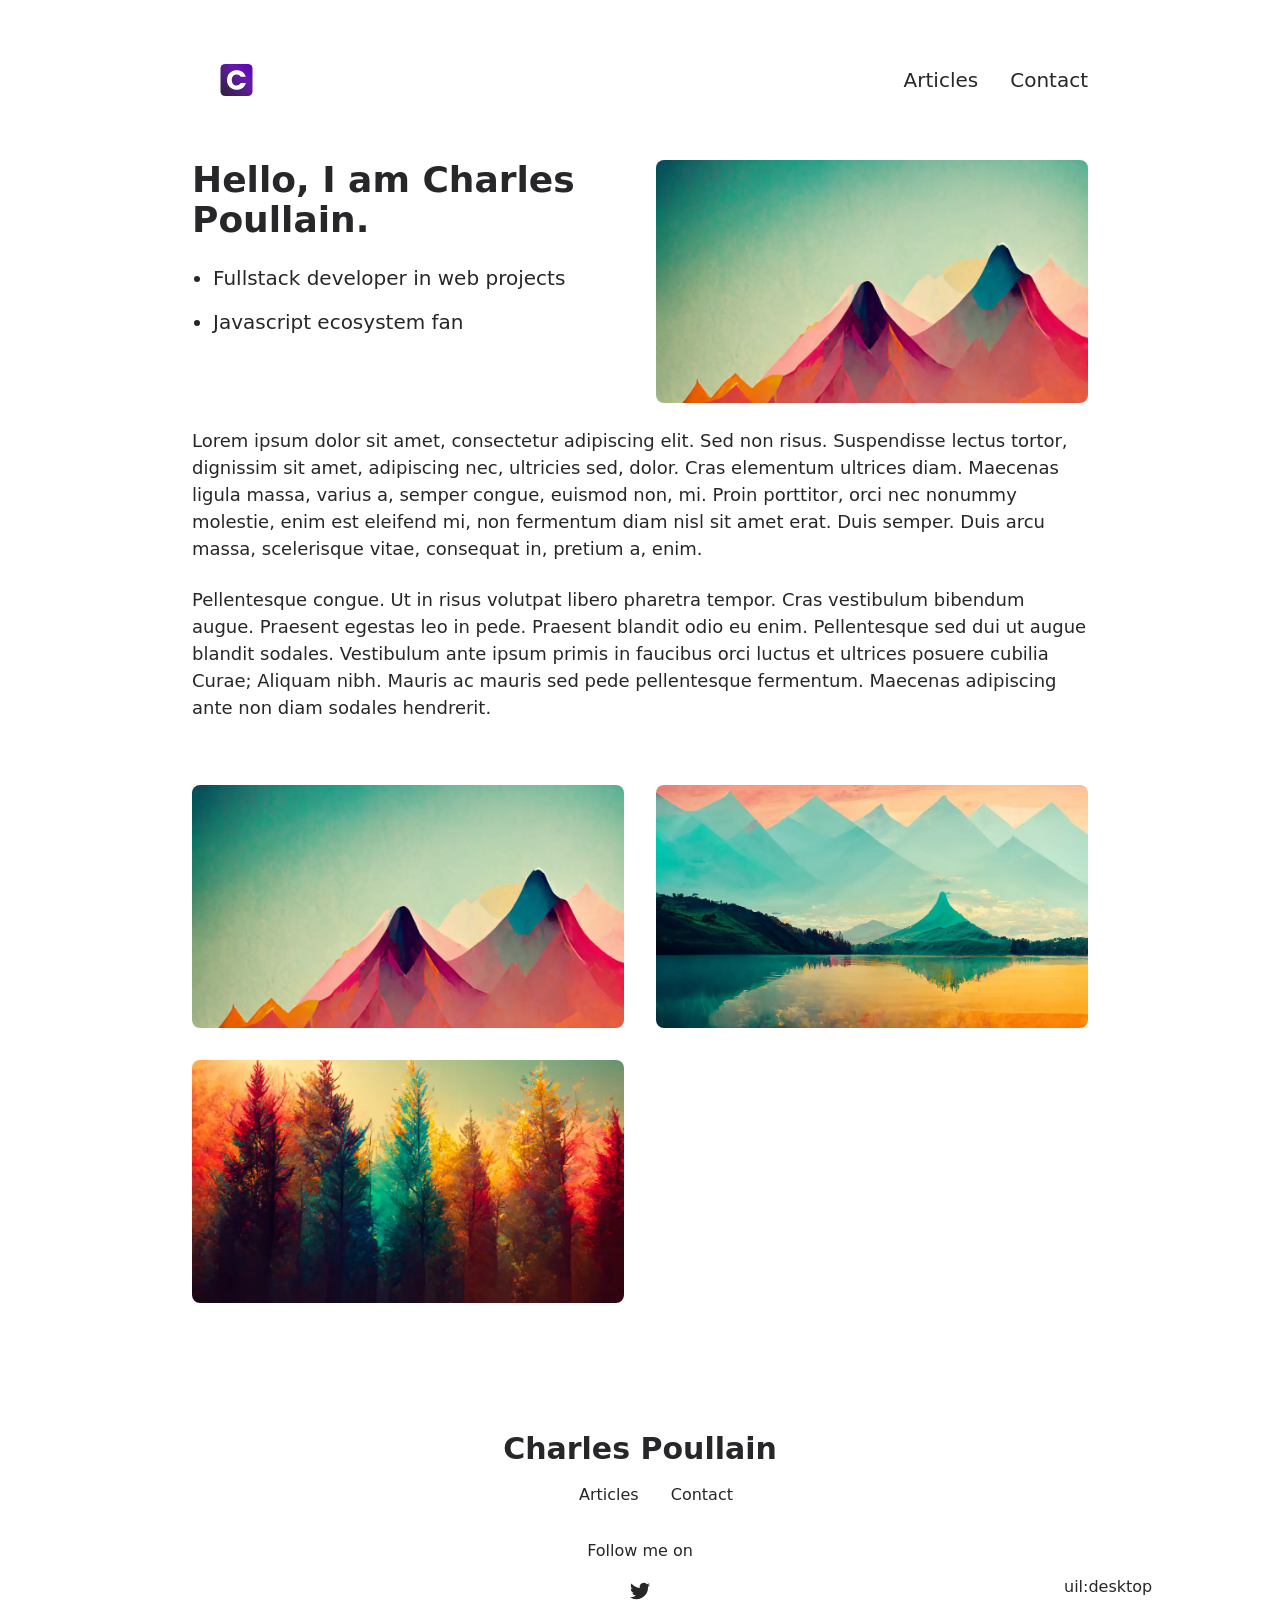
==== commit f781ddfd: "Deploying to gh-pages from @ CharlesPoullain/Blog-Studio@e543d25665a2cc5b4a03de29eb1918e7a55def0d 🚀" ====
--- a/index.html
+++ b/index.html
@@ -1,53 +1,51 @@
 <!DOCTYPE html><html  lang="en"><head><meta charset="utf-8">
 <meta name="viewport" content="width=device-width, initial-scale=1">
-<title>Alpine</title>
+<title>Charles</title>
 <meta name="twitter:card" content="summary_large_image">
 <meta property="og:image" content="/social-card-preview.png">
 <meta property="og:image:width" content="400">
 <meta property="og:image:height" content="300">
 <meta property="og:image:alt" content="An image showcasing my project.">
-<meta property="og:title" content="Alpine">
-<meta name="description" content="An open source blog theme powered by Nuxt.">
-<meta property="og:description" content="An open source blog theme powered by Nuxt.">
+<meta property="og:title" content="Charles">
+<meta name="description" content="It's all about web dev">
+<meta property="og:description" content="It's all about web dev">
 <link rel="preload" as="fetch" crossorigin="anonymous" href="/_payload.json">
 <link rel="stylesheet" href="/_nuxt/entry.Cf_NfQ_y.css">
 <link rel="stylesheet" href="/_nuxt/DocumentDrivenNotFound.rp24EwsG.css">
 <link rel="stylesheet" href="/_nuxt/Hero.C7WcCOdx.css">
 <link rel="stylesheet" href="/_nuxt/ProseUl.DHJO0aAw.css">
 <link rel="stylesheet" href="/_nuxt/ProseLi.BBHBJ5vz.css">
-<link rel="stylesheet" href="/_nuxt/ProseA.D4RtImXF.css">
-<link rel="stylesheet" href="/_nuxt/ProseStrong.DTDU1-Ss.css">
 <link rel="stylesheet" href="/_nuxt/ProseP.Dp1dLVOK.css">
 <link rel="stylesheet" href="/_nuxt/Gallery.CQpQEoyY.css">
-<link rel="modulepreload" as="script" crossorigin href="/_nuxt/1bIIuVBc.js">
-<link rel="modulepreload" as="script" crossorigin href="/_nuxt/wUJKUyoB.js">
-<link rel="modulepreload" as="script" crossorigin href="/_nuxt/C2Epz2AH.js">
-<link rel="modulepreload" as="script" crossorigin href="/_nuxt/0AWrXJAM.js">
-<link rel="modulepreload" as="script" crossorigin href="/_nuxt/CeA-VdzF.js">
-<link rel="modulepreload" as="script" crossorigin href="/_nuxt/Bnq2LvXw.js">
-<link rel="modulepreload" as="script" crossorigin href="/_nuxt/Du5EfnfK.js">
-<link rel="modulepreload" as="script" crossorigin href="/_nuxt/C1NbyEmn.js">
-<link rel="modulepreload" as="script" crossorigin href="/_nuxt/DlB63iZ_.js">
-<link rel="modulepreload" as="script" crossorigin href="/_nuxt/BrbKkSaR.js">
-<link rel="modulepreload" as="script" crossorigin href="/_nuxt/BGlTa8Kv.js">
-<link rel="modulepreload" as="script" crossorigin href="/_nuxt/C-49LOo3.js">
-<link rel="modulepreload" as="script" crossorigin href="/_nuxt/CyRD_q59.js">
-<link rel="modulepreload" as="script" crossorigin href="/_nuxt/Ez-li3Km.js">
-<link rel="modulepreload" as="script" crossorigin href="/_nuxt/Qag5Rzqg.js">
-<link rel="modulepreload" as="script" crossorigin href="/_nuxt/oJOyQFfa.js">
-<link rel="modulepreload" as="script" crossorigin href="/_nuxt/CnvHG4MP.js">
-<link rel="modulepreload" as="script" crossorigin href="/_nuxt/Ce7FM9ku.js">
+<link rel="modulepreload" as="script" crossorigin href="/_nuxt/CAMGwU_J.js">
+<link rel="modulepreload" as="script" crossorigin href="/_nuxt/jXcX-2-a.js">
+<link rel="modulepreload" as="script" crossorigin href="/_nuxt/CnSJeE1j.js">
+<link rel="modulepreload" as="script" crossorigin href="/_nuxt/3sIXZnc_.js">
+<link rel="modulepreload" as="script" crossorigin href="/_nuxt/DDpg--Sw.js">
+<link rel="modulepreload" as="script" crossorigin href="/_nuxt/BcFztZD_.js">
+<link rel="modulepreload" as="script" crossorigin href="/_nuxt/CDX4LtUK.js">
+<link rel="modulepreload" as="script" crossorigin href="/_nuxt/BiGnFL3H.js">
+<link rel="modulepreload" as="script" crossorigin href="/_nuxt/CcoOUP5x.js">
+<link rel="modulepreload" as="script" crossorigin href="/_nuxt/Cn-M8cHZ.js">
+<link rel="modulepreload" as="script" crossorigin href="/_nuxt/DbPzcTq2.js">
+<link rel="modulepreload" as="script" crossorigin href="/_nuxt/CPT0AaFG.js">
+<link rel="modulepreload" as="script" crossorigin href="/_nuxt/59sDV9Jl.js">
+<link rel="modulepreload" as="script" crossorigin href="/_nuxt/Dicbg2su.js">
+<link rel="modulepreload" as="script" crossorigin href="/_nuxt/D9wAa_LD.js">
+<link rel="modulepreload" as="script" crossorigin href="/_nuxt/fAYpYOxJ.js">
 <link rel="prefetch" as="style" href="/_nuxt/article.DDlxgXvj.css">
-<link rel="prefetch" as="script" crossorigin href="/_nuxt/CHt7iMP2.js">
+<link rel="prefetch" as="style" href="/_nuxt/ProseA.D4RtImXF.css">
+<link rel="prefetch" as="script" crossorigin href="/_nuxt/B0JIAukR.js">
+<link rel="prefetch" as="script" crossorigin href="/_nuxt/BTtt0R2O.js">
 <link rel="prefetch" as="script" crossorigin href="/_nuxt/BcWussCh.js">
-<link rel="prefetch" as="script" crossorigin href="/_nuxt/B-OXoSdx.js">
-<link rel="prefetch" as="script" crossorigin href="/_nuxt/CaJFU-vT.js">
+<link rel="prefetch" as="script" crossorigin href="/_nuxt/CGOqFoQv.js">
+<link rel="prefetch" as="script" crossorigin href="/_nuxt/I08NBmEu.js">
 <link rel="prefetch" as="style" href="/_nuxt/useStudio.DzA-IoZ4.css">
-<link rel="prefetch" as="script" crossorigin href="/_nuxt/BqUZRIol.js">
+<link rel="prefetch" as="script" crossorigin href="/_nuxt/C799SneU.js">
 <link rel="prefetch" as="style" href="/_nuxt/error-404.D2gJf3ut.css">
-<link rel="prefetch" as="script" crossorigin href="/_nuxt/C7uku3Y2.js">
+<link rel="prefetch" as="script" crossorigin href="/_nuxt/Bg-FLVce.js">
 <link rel="prefetch" as="style" href="/_nuxt/error-500.DdUW5Esy.css">
-<link rel="prefetch" as="script" crossorigin href="/_nuxt/DWurJ3Eq.js">
-<script type="module" src="/_nuxt/1bIIuVBc.js" crossorigin></script><style id="pinceau-runtime-hydratable">@media{.phy[--]{--puid:5qYE2r-v;}.pv-O8UXdU{max-width:var(--elements-container-maxWidth);padding-left:var(--elements-container-padding-mobile);padding-right:var(--elements-container-padding-mobile);}@media (min-width: 475px){.pv-O8UXdU{padding-left:var(--elements-container-padding-xs);padding-right:var(--elements-container-padding-xs);}}@media (min-width: 640px){.pv-O8UXdU{padding-left:var(--elements-container-padding-sm);padding-right:var(--elements-container-padding-sm);}}@media (min-width: 768px){.pv-O8UXdU{padding-left:var(--elements-container-padding-md);padding-right:var(--elements-container-padding-md);}}} @media{.phy[--]{--puid:Nhod3e-c;}.pc-Nhod3e[data-v-ac17db30]{---6-li-cols:2;}} </style><style id="pinceau-theme">@media { :root {--pinceau-mq: initial; --alpine-readableLine: 68ch;--alpine-backdrop-backgroundColor: #f4f4f5b3;--prose-code-inline-padding: 0.2rem 0.375rem 0.2rem 0.375rem;--prose-code-block-backdropFilter: contrast(1);--prose-code-block-border-style: solid;--prose-code-block-border-width: 1px;--prose-tbody-tr-borderBottom-style: dashed;--prose-tbody-tr-borderBottom-width: 1px;--prose-th-textAlign: inherit;--prose-thead-borderBottom-style: solid;--prose-thead-borderBottom-width: 1px;--prose-thead-border-style: solid;--prose-thead-border-width: 0px;--prose-table-textAlign: start;--prose-hr-width: 1px;--prose-hr-style: solid;--prose-li-listStylePosition: outside;--prose-ol-li-markerColor: currentColor;--prose-ol-paddingInlineStart: 21px;--prose-ol-listStyleType: decimal;--prose-ul-li-markerColor: currentColor;--prose-ul-paddingInlineStart: 21px;--prose-ul-listStyleType: disc;--prose-blockquote-border-style: solid;--prose-blockquote-border-width: 4px;--prose-blockquote-quotes: '201C' '201D' '2018' '2019';--prose-blockquote-paddingInlineStart: 24px;--prose-a-code-color-hover: currentColor;--prose-a-code-color-static: currentColor;--prose-a-hasCode-borderBottom: none;--prose-a-border-distance: 2px;--prose-a-border-color-hover: currentColor;--prose-a-border-color-static: currentColor;--prose-a-border-style-hover: solid;--prose-a-border-style-static: dashed;--prose-a-border-width: 1px;--prose-a-color-static: inherit;--prose-a-textDecoration: none;--prose-h6-margin: 3rem 0 2rem;--prose-h5-margin: 3rem 0 2rem;--prose-h4-margin: 3rem 0 2rem;--prose-h3-margin: 3rem 0 2rem;--prose-h2-margin: 3rem 0 2rem;--prose-h1-margin: 0 0 2rem;--prose-p-fontSize: 18px;--typography-lead-loose: 2;--typography-lead-relaxed: 1.625;--typography-lead-normal: 1.5;--typography-lead-snug: 1.375;--typography-lead-tight: 1.25;--typography-lead-none: 1;--typography-lead-10: 2.5rem;--typography-lead-9: 2.25rem;--typography-lead-8: 2rem;--typography-lead-7: 1.75rem;--typography-lead-6: 1.5rem;--typography-lead-5: 1.25rem;--typography-lead-4: 1rem;--typography-lead-3: .75rem;--typography-lead-2: .5rem;--typography-lead-1: .025rem;--typography-fontWeight-black: 900;--typography-fontWeight-extrabold: 800;--typography-fontWeight-bold: 700;--typography-fontWeight-semibold: 600;--typography-fontWeight-medium: 500;--typography-fontWeight-normal: 400;--typography-fontWeight-light: 300;--typography-fontWeight-extralight: 200;--typography-fontWeight-thin: 100;--typography-fontSize-9xl: 128px;--typography-fontSize-8xl: 96px;--typography-fontSize-7xl: 72px;--typography-fontSize-6xl: 60px;--typography-fontSize-5xl: 48px;--typography-fontSize-4xl: 36px;--typography-fontSize-3xl: 30px;--typography-fontSize-2xl: 24px;--typography-fontSize-xl: 20px;--typography-fontSize-lg: 18px;--typography-fontSize-base: 16px;--typography-fontSize-sm: 14px;--typography-fontSize-xs: 12px;--typography-letterSpacing-wide: 0.025em;--typography-letterSpacing-tight: -0.025em;--typography-verticalMargin-base: 24px;--typography-verticalMargin-sm: 16px;--elements-border-secondary-hover: [object Object];--elements-backdrop-background: #fffc;--elements-backdrop-filter: saturate(200%) blur(20px);--elements-container-maxWidth: 64rem;--lead-loose: 2;--lead-relaxed: 1.625;--lead-normal: 1.5;--lead-snug: 1.375;--lead-tight: 1.25;--lead-none: 1;--lead-10: 2.5rem;--lead-9: 2.25rem;--lead-8: 2rem;--lead-7: 1.75rem;--lead-6: 1.5rem;--lead-5: 1.25rem;--lead-4: 1rem;--lead-3: .75rem;--lead-2: .5rem;--lead-1: .025rem;--letterSpacing-widest: 0.1em;--letterSpacing-wider: 0.05em;--letterSpacing-wide: 0.025em;--letterSpacing-normal: 0em;--letterSpacing-tight: -0.025em;--letterSpacing-tighter: -0.05em;--fontSize-9xl: 8rem;--fontSize-8xl: 6rem;--fontSize-7xl: 4.5rem;--fontSize-6xl: 3.75rem;--fontSize-5xl: 3rem;--fontSize-4xl: 2.25rem;--fontSize-3xl: 1.875rem;--fontSize-2xl: 1.5rem;--fontSize-xl: 1.25rem;--fontSize-lg: 1.125rem;--fontSize-base: 1rem;--fontSize-sm: 0.875rem;--fontSize-xs: 0.75rem;--fontWeight-black: 900;--fontWeight-extrabold: 800;--fontWeight-bold: 700;--fontWeight-semibold: 600;--fontWeight-medium: 500;--fontWeight-normal: 400;--fontWeight-light: 300;--fontWeight-extralight: 200;--fontWeight-thin: 100;--font-mono: ui-monospace, SFMono-Regular, Menlo, Monaco, Consolas, Liberation Mono, Courier New, monospace;--font-serif: ui-serif, Georgia, Cambria, Times New Roman, Times, serif;--font-sans: ui-sans-serif, system-ui, -apple-system, BlinkMacSystemFont, Segoe UI, Roboto, Helvetica Neue, Arial, Noto Sans, sans-serif, Apple Color Emoji, Segoe UI Emoji, Segoe UI Symbol, Noto Color Emoji;--opacity-total: 1;--opacity-high: 0.8;--opacity-medium: 0.5;--opacity-soft: 0.3;--opacity-light: 0.15;--opacity-bright: 0.1;--opacity-noOpacity: 0;--borderWidth-lg: 3px;--borderWidth-md: 2px;--borderWidth-sm: 1px;--borderWidth-noBorder: 0;--space-rem-875: 0.875rem;--space-rem-625: 0.625rem;--space-rem-375: 0.375rem;--space-rem-125: 0.125rem;--space-px: 1px;--space-128: 32rem;--space-96: 24rem;--space-80: 20rem;--space-72: 18rem;--space-64: 16rem;--space-60: 15rem;--space-56: 14rem;--space-52: 13rem;--space-48: 12rem;--space-44: 11rem;--space-40: 10rem;--space-36: 9rem;--space-32: 8rem;--space-28: 7rem;--space-24: 6rem;--space-20: 5rem;--space-16: 4rem;--space-14: 3.5rem;--space-12: 3rem;--space-11: 2.75rem;--space-10: 2.5rem;--space-9: 2.25rem;--space-8: 2rem;--space-7: 1.75rem;--space-6: 1.5rem;--space-5: 1.25rem;--space-4: 1rem;--space-3: 0.75rem;--space-2: 0.5rem;--space-1: 0.25rem;--space-0: 0px;--size-full: 100%;--size-7xl: 80rem;--size-6xl: 72rem;--size-5xl: 64rem;--size-4xl: 56rem;--size-3xl: 48rem;--size-2xl: 42rem;--size-xl: 36rem;--size-lg: 32rem;--size-md: 28rem;--size-sm: 24rem;--size-xs: 20rem;--size-200: 200px;--size-104: 104px;--size-80: 80px;--size-64: 64px;--size-56: 56px;--size-48: 48px;--size-40: 40px;--size-32: 32px;--size-24: 24px;--size-20: 20px;--size-16: 16px;--size-12: 12px;--size-8: 8px;--size-6: 6px;--size-4: 4px;--size-2: 2px;--size-0: 0px;--radii-full: 9999px;--radii-3xl: 1.75rem;--radii-2xl: 1.5rem;--radii-xl: 1rem;--radii-lg: 0.75rem;--radii-md: 0.5rem;--radii-sm: 0.375rem;--radii-xs: 0.25rem;--radii-2xs: 0.125rem;--radii-none: 0px;--shadow-none: 0px 0px 0px 0px transparent;--shadow-lg: 0px 10px 15px -3px #000000, 0px 4px 6px -4px #000000;--shadow-md: 0px 4px 6px -1px #000000, 0px 2px 4px -2px #000000;--shadow-sm: 0px 1px 3px 0px #000000, 0px 1px 2px -1px #000000;--shadow-xs: 0px 1px 2px 0px #000000;--height-screen: 100vh;--width-screen: 100vw;--color-primary-900: #002e38;--color-primary-800: #005c70;--color-primary-700: #008aa9;--color-primary-600: #00b9e1;--color-primary-500: #1ad6ff;--color-primary-400: #40ddff;--color-primary-300: #66e4ff;--color-primary-200: #8deaff;--color-primary-100: #b3f1ff;--color-primary-50: #d9f8ff;--color-primary-17: #582D84;--color-primary-16: #561515;--color-primary-15: #471fa3;--color-primary-14: #a31f1f;--color-primary-13: #d62424;--color-primary-12: #d62424;--color-primary-11: #582D84;--color-primary-10: #582D84;--color-primary-9: #002e38;--color-primary-8: #005c70;--color-primary-7: #008aa9;--color-primary-6: #00b9e1;--color-primary-5: #1ad6ff;--color-primary-4: #40ddff;--color-primary-3: #66e4ff;--color-primary-2: #8deaff;--color-primary-1: #b3f1ff;--color-primary-0: #d9f8ff;--color-ruby-900: #380011;--color-ruby-800: #700021;--color-ruby-700: #a90032;--color-ruby-600: #e10043;--color-ruby-500: #ff1a5e;--color-ruby-400: #ff4079;--color-ruby-300: #ff6694;--color-ruby-200: #ff8dae;--color-ruby-100: #ffb3c9;--color-ruby-50: #ffd9e4;--color-pink-900: #380025;--color-pink-800: #70004b;--color-pink-700: #a90070;--color-pink-600: #e10095;--color-pink-500: #ff1ab2;--color-pink-400: #ff40bf;--color-pink-300: #ff66cc;--color-pink-200: #ff8dd8;--color-pink-100: #ffb3e5;--color-pink-50: #ffd9f2;--color-purple-900: #190038;--color-purple-800: #330070;--color-purple-700: #4c00a9;--color-purple-600: #6500e1;--color-purple-500: #811aff;--color-purple-400: #9640ff;--color-purple-300: #ab66ff;--color-purple-200: #c08dff;--color-purple-100: #d5b3ff;--color-purple-50: #ead9ff;--color-royalblue-900: #0b0531;--color-royalblue-800: #160a62;--color-royalblue-700: #211093;--color-royalblue-600: #2c15c4;--color-royalblue-500: #4127e8;--color-royalblue-400: #614bec;--color-royalblue-300: #806ff0;--color-royalblue-200: #a093f3;--color-royalblue-100: #c0b7f7;--color-royalblue-50: #dfdbfb;--color-indigoblue-900: #001238;--color-indigoblue-800: #002370;--color-indigoblue-700: #0035a9;--color-indigoblue-600: #0047e1;--color-indigoblue-500: #1a62ff;--color-indigoblue-400: #407cff;--color-indigoblue-300: #6696ff;--color-indigoblue-200: #8db0ff;--color-indigoblue-100: #b3cbff;--color-indigoblue-50: #d9e5ff;--color-blue-900: #002438;--color-blue-800: #004870;--color-blue-700: #006ca9;--color-blue-600: #0090e1;--color-blue-500: #1aadff;--color-blue-400: #40bbff;--color-blue-300: #66c8ff;--color-blue-200: #8dd6ff;--color-blue-100: #b3e4ff;--color-blue-50: #d9f1ff;--color-lightblue-900: #002e38;--color-lightblue-800: #005c70;--color-lightblue-700: #008aa9;--color-lightblue-600: #00b9e1;--color-lightblue-500: #1ad6ff;--color-lightblue-400: #40ddff;--color-lightblue-300: #66e4ff;--color-lightblue-200: #8deaff;--color-lightblue-100: #b3f1ff;--color-lightblue-50: #d9f8ff;--color-teal-900: #062a28;--color-teal-800: #0b544f;--color-teal-700: #117d77;--color-teal-600: #16a79e;--color-teal-500: #1cd1c6;--color-teal-400: #36e4da;--color-teal-300: #5fe9e1;--color-teal-200: #87efe9;--color-teal-100: #aff4f0;--color-teal-50: #d7faf8;--color-pear-900: #2a2b09;--color-pear-800: #545512;--color-pear-700: #7e801b;--color-pear-600: #a8aa24;--color-pear-500: #d0d32f;--color-pear-400: #d8da52;--color-pear-300: #e0e274;--color-pear-200: #e8e997;--color-pear-100: #eff0ba;--color-pear-50: #f7f8dc;--color-red-900: #380300;--color-red-800: #700700;--color-red-700: #a90a00;--color-red-600: #e10e00;--color-red-500: #ff281a;--color-red-400: #ff4c40;--color-red-300: #ff7066;--color-red-200: #ff948d;--color-red-100: #ffb7b3;--color-red-50: #ffdbd9;--color-orange-900: #381800;--color-orange-800: #702f00;--color-orange-700: #a94700;--color-orange-600: #e15e00;--color-orange-500: #ff7a1a;--color-orange-400: #ff9040;--color-orange-300: #ffa666;--color-orange-200: #ffbd8d;--color-orange-100: #ffd3b3;--color-orange-50: #ffe9d9;--color-yellow-900: #362b03;--color-yellow-800: #6d5605;--color-yellow-700: #a38108;--color-yellow-600: #daac0a;--color-yellow-500: #f5c828;--color-yellow-400: #f7d14c;--color-yellow-300: #f8da70;--color-yellow-200: #fae393;--color-yellow-100: #fcedb7;--color-yellow-50: #fdf6db;--color-green-900: #003f25;--color-green-800: #005e38;--color-green-700: #007e4a;--color-green-600: #009d5d;--color-green-500: #00bd6f;--color-green-400: #00dc82;--color-green-300: #30ffaa;--color-green-200: #83ffcc;--color-green-100: #acffdd;--color-green-50: #d6ffee;--color-gray-900: #18181B;--color-gray-800: #27272A;--color-gray-700: #3f3f46;--color-gray-600: #52525B;--color-gray-500: #71717A;--color-gray-400: #a1a1aa;--color-gray-300: #D4d4d8;--color-gray-200: #e4e4e7;--color-gray-100: #f4f4f5;--color-gray-50: #fafafa;--color-black: #0c0c0d;--color-white: #FFFFFF;--media-portrait: only screen and (orientation: portrait);--media-landscape: only screen and (orientation: landscape);--media-rm: (prefers-reduced-motion: reduce);--media-2xl: (min-width: 1536px);--media-xl: (min-width: 1280px);--media-lg: (min-width: 1024px);--media-md: (min-width: 768px);--media-sm: (min-width: 640px);--media-xs: (min-width: 475px);--alpine-body-color: var(--color-gray-800);--alpine-body-backgroundColor: var(--color-white);--prose-code-inline-fontWeight: var(--typography-fontWeight-normal);--prose-code-inline-fontSize: var(--typography-fontSize-sm);--prose-code-inline-borderRadius: var(--radii-xs);--prose-code-block-pre-padding: var(--typography-verticalMargin-sm);--prose-code-block-margin: var(--typography-verticalMargin-base) 0;--prose-code-block-fontSize: var(--typography-fontSize-sm);--prose-tbody-code-inline-fontSize: var(--typography-fontSize-sm);--prose-tbody-td-padding: var(--typography-verticalMargin-sm);--prose-th-fontWeight: var(--typography-fontWeight-semibold);--prose-th-padding: 0 var(--typography-verticalMargin-sm) var(--typography-verticalMargin-sm) var(--typography-verticalMargin-sm);--prose-table-lineHeight: var(--typography-lead-6);--prose-table-fontSize: var(--typography-fontSize-sm);--prose-table-margin: var(--typography-verticalMargin-base) 0;--prose-hr-margin: var(--typography-verticalMargin-base) 0;--prose-li-margin: var(--typography-verticalMargin-sm) 0;--prose-ol-margin: var(--typography-verticalMargin-base) 0;--prose-ul-margin: var(--typography-verticalMargin-base) 0;--prose-blockquote-margin: var(--typography-verticalMargin-base) 0;--prose-a-code-border-style: var(--prose-a-border-style-static);--prose-a-code-border-width: var(--prose-a-border-width);--prose-a-fontWeight: var(--typography-fontWeight-medium);--prose-img-margin: var(--typography-verticalMargin-base) 0;--prose-strong-fontWeight: var(--typography-fontWeight-semibold);--prose-h6-iconSize: var(--typography-fontSize-base);--prose-h6-fontWeight: var(--typography-fontWeight-semibold);--prose-h6-lineHeight: var(--typography-lead-normal);--prose-h6-fontSize: var(--typography-fontSize-lg);--prose-h5-iconSize: var(--typography-fontSize-lg);--prose-h5-fontWeight: var(--typography-fontWeight-semibold);--prose-h5-lineHeight: var(--typography-lead-snug);--prose-h5-fontSize: var(--typography-fontSize-xl);--prose-h4-iconSize: var(--typography-fontSize-lg);--prose-h4-letterSpacing: var(--typography-letterSpacing-tight);--prose-h4-fontWeight: var(--typography-fontWeight-semibold);--prose-h4-lineHeight: var(--typography-lead-snug);--prose-h4-fontSize: var(--typography-fontSize-2xl);--prose-h3-iconSize: var(--typography-fontSize-xl);--prose-h3-letterSpacing: var(--typography-letterSpacing-tight);--prose-h3-fontWeight: var(--typography-fontWeight-semibold);--prose-h3-lineHeight: var(--typography-lead-snug);--prose-h3-fontSize: var(--typography-fontSize-3xl);--prose-h2-iconSize: var(--typography-fontSize-2xl);--prose-h2-letterSpacing: var(--typography-letterSpacing-tight);--prose-h2-fontWeight: var(--typography-fontWeight-semibold);--prose-h2-lineHeight: var(--typography-lead-tight);--prose-h2-fontSize: var(--typography-fontSize-4xl);--prose-h1-iconSize: var(--typography-fontSize-3xl);--prose-h1-letterSpacing: var(--typography-letterSpacing-tight);--prose-h1-fontWeight: var(--typography-fontWeight-bold);--prose-h1-lineHeight: var(--typography-lead-tight);--prose-h1-fontSize: var(--typography-fontSize-5xl);--prose-p-br-margin: var(--typography-verticalMargin-base) 0 0 0;--prose-p-margin: var(--typography-verticalMargin-base) 0;--prose-p-lineHeight: var(--typography-lead-normal);--typography-color-primary-900: var(--color-primary-900);--typography-color-primary-800: var(--color-primary-800);--typography-color-primary-700: var(--color-primary-700);--typography-color-primary-600: var(--color-primary-600);--typography-color-primary-500: var(--color-primary-500);--typography-color-primary-400: var(--color-primary-400);--typography-color-primary-300: var(--color-primary-300);--typography-color-primary-200: var(--color-primary-200);--typography-color-primary-100: var(--color-primary-100);--typography-color-primary-50: var(--color-primary-50);--typography-font-code: var(--font-mono);--typography-font-body: var(--font-sans);--typography-font-display: var(--font-sans);--typography-body-backgroundColor: var(--color-white);--typography-body-color: var(--color-black);--elements-state-danger-borderColor-secondary: var(--color-red-200);--elements-state-danger-borderColor-primary: var(--color-red-100);--elements-state-danger-backgroundColor-secondary: var(--color-red-100);--elements-state-danger-backgroundColor-primary: var(--color-red-50);--elements-state-danger-color-secondary: var(--color-red-600);--elements-state-danger-color-primary: var(--color-red-500);--elements-state-warning-borderColor-secondary: var(--color-yellow-200);--elements-state-warning-borderColor-primary: var(--color-yellow-100);--elements-state-warning-backgroundColor-secondary: var(--color-yellow-100);--elements-state-warning-backgroundColor-primary: var(--color-yellow-50);--elements-state-warning-color-secondary: var(--color-yellow-700);--elements-state-warning-color-primary: var(--color-yellow-600);--elements-state-success-borderColor-secondary: var(--color-green-200);--elements-state-success-borderColor-primary: var(--color-green-100);--elements-state-success-backgroundColor-secondary: var(--color-green-100);--elements-state-success-backgroundColor-primary: var(--color-green-50);--elements-state-success-color-secondary: var(--color-green-600);--elements-state-success-color-primary: var(--color-green-500);--elements-state-info-borderColor-secondary: var(--color-blue-200);--elements-state-info-borderColor-primary: var(--color-blue-100);--elements-state-info-backgroundColor-secondary: var(--color-blue-100);--elements-state-info-backgroundColor-primary: var(--color-blue-50);--elements-state-info-color-secondary: var(--color-blue-600);--elements-state-info-color-primary: var(--color-blue-500);--elements-state-primary-borderColor-secondary: var(--color-primary-200);--elements-state-primary-borderColor-primary: var(--color-primary-100);--elements-state-primary-backgroundColor-secondary: var(--color-primary-100);--elements-state-primary-backgroundColor-primary: var(--color-primary-50);--elements-state-primary-color-secondary: var(--color-primary-700);--elements-state-primary-color-primary: var(--color-primary-600);--elements-surface-secondary-backgroundColor: var(--color-gray-200);--elements-surface-primary-backgroundColor: var(--color-gray-100);--elements-surface-background-base: var(--color-gray-100);--elements-border-secondary-static: var(--color-gray-200);--elements-border-primary-hover: var(--color-gray-200);--elements-border-primary-static: var(--color-gray-100);--elements-container-padding-md: var(--space-16);--elements-container-padding-sm: var(--space-12);--elements-container-padding-xs: var(--space-8);--elements-container-padding-mobile: var(--space-6);--elements-text-secondary-color-hover: var(--color-gray-700);--elements-text-secondary-color-static: var(--color-gray-500);--elements-text-primary-color-static: var(--color-gray-900);--text-6xl-lineHeight: var(--lead-none);--text-6xl-fontSize: var(--fontSize-6xl);--text-5xl-lineHeight: var(--lead-none);--text-5xl-fontSize: var(--fontSize-5xl);--text-4xl-lineHeight: var(--lead-10);--text-4xl-fontSize: var(--fontSize-4xl);--text-3xl-lineHeight: var(--lead-9);--text-3xl-fontSize: var(--fontSize-3xl);--text-2xl-lineHeight: var(--lead-8);--text-2xl-fontSize: var(--fontSize-2xl);--text-xl-lineHeight: var(--lead-7);--text-xl-fontSize: var(--fontSize-xl);--text-lg-lineHeight: var(--lead-7);--text-lg-fontSize: var(--fontSize-lg);--text-base-lineHeight: var(--lead-6);--text-base-fontSize: var(--fontSize-base);--text-sm-lineHeight: var(--lead-5);--text-sm-fontSize: var(--fontSize-sm);--text-xs-lineHeight: var(--lead-4);--text-xs-fontSize: var(--fontSize-xs);--shadow-2xl: 0px 25px 50px -12px var(--color-gray-900);--shadow-xl: 0px 20px 25px -5px var(--color-gray-400), 0px 8px 10px -6px #000000;--color-secondary-900: var(--color-gray-900);--color-secondary-800: var(--color-gray-800);--color-secondary-700: var(--color-gray-700);--color-secondary-600: var(--color-gray-600);--color-secondary-500: var(--color-gray-500);--color-secondary-400: var(--color-gray-400);--color-secondary-300: var(--color-gray-300);--color-secondary-200: var(--color-gray-200);--color-secondary-100: var(--color-gray-100);--color-secondary-50: var(--color-gray-50);--prose-a-code-background-hover: var(--typography-color-primary-50);--prose-a-code-border-color-hover: var(--typography-color-primary-500);--prose-a-color-hover: var(--typography-color-primary-500);--typography-color-secondary-900: var(--color-secondary-900);--typography-color-secondary-800: var(--color-secondary-800);--typography-color-secondary-700: var(--color-secondary-700);--typography-color-secondary-600: var(--color-secondary-600);--typography-color-secondary-500: var(--color-secondary-500);--typography-color-secondary-400: var(--color-secondary-400);--typography-color-secondary-300: var(--color-secondary-300);--typography-color-secondary-200: var(--color-secondary-200);--typography-color-secondary-100: var(--color-secondary-100);--typography-color-secondary-50: var(--color-secondary-50);--prose-code-inline-backgroundColor: var(--typography-color-secondary-100);--prose-code-inline-color: var(--typography-color-secondary-700);--prose-code-block-backgroundColor: var(--typography-color-secondary-100);--prose-code-block-color: var(--typography-color-secondary-700);--prose-code-block-border-color: var(--typography-color-secondary-200);--prose-tbody-tr-borderBottom-color: var(--typography-color-secondary-200);--prose-th-color: var(--typography-color-secondary-600);--prose-thead-borderBottom-color: var(--typography-color-secondary-200);--prose-thead-border-color: var(--typography-color-secondary-300);--prose-hr-color: var(--typography-color-secondary-200);--prose-blockquote-border-color: var(--typography-color-secondary-200);--prose-blockquote-color: var(--typography-color-secondary-500);--prose-a-code-border-color-static: var(--typography-color-secondary-400); } }@media { :root.dark {--pinceau-mq: dark; --alpine-backdrop-backgroundColor: #18181bb3;--prose-code-block-backdropFilter: contrast(1);--prose-ol-li-markerColor: currentColor;--prose-ul-li-markerColor: currentColor;--prose-a-code-color-hover: currentColor;--prose-a-code-color-static: currentColor;--prose-a-border-color-hover: currentColor;--prose-a-border-color-static: currentColor;--prose-a-color-static: inherit;--elements-backdrop-background: #0c0d0ccc;--alpine-body-color: var(--color-gray-200);--alpine-body-backgroundColor: var(--color-black);--typography-body-backgroundColor: var(--color-black);--typography-body-color: var(--color-white);--elements-state-danger-borderColor-secondary: var(--color-red-700);--elements-state-danger-borderColor-primary: var(--color-red-800);--elements-state-danger-backgroundColor-secondary: var(--color-red-800);--elements-state-danger-backgroundColor-primary: var(--color-red-900);--elements-state-danger-color-secondary: var(--color-red-200);--elements-state-danger-color-primary: var(--color-red-300);--elements-state-warning-borderColor-secondary: var(--color-yellow-700);--elements-state-warning-borderColor-primary: var(--color-yellow-800);--elements-state-warning-backgroundColor-secondary: var(--color-yellow-800);--elements-state-warning-backgroundColor-primary: var(--color-yellow-900);--elements-state-warning-color-secondary: var(--color-yellow-200);--elements-state-warning-color-primary: var(--color-yellow-400);--elements-state-success-borderColor-secondary: var(--color-green-700);--elements-state-success-borderColor-primary: var(--color-green-800);--elements-state-success-backgroundColor-secondary: var(--color-green-800);--elements-state-success-backgroundColor-primary: var(--color-green-900);--elements-state-success-color-secondary: var(--color-green-200);--elements-state-success-color-primary: var(--color-green-400);--elements-state-info-borderColor-secondary: var(--color-blue-700);--elements-state-info-borderColor-primary: var(--color-blue-800);--elements-state-info-backgroundColor-secondary: var(--color-blue-800);--elements-state-info-backgroundColor-primary: var(--color-blue-900);--elements-state-info-color-secondary: var(--color-blue-200);--elements-state-info-color-primary: var(--color-blue-400);--elements-state-primary-borderColor-secondary: var(--color-primary-700);--elements-state-primary-borderColor-primary: var(--color-primary-800);--elements-state-primary-backgroundColor-secondary: var(--color-primary-800);--elements-state-primary-backgroundColor-primary: var(--color-primary-900);--elements-state-primary-color-secondary: var(--color-primary-200);--elements-state-primary-color-primary: var(--color-primary-400);--elements-surface-secondary-backgroundColor: var(--color-gray-800);--elements-surface-primary-backgroundColor: var(--color-gray-900);--elements-surface-background-base: var(--color-gray-900);--elements-border-secondary-static: var(--color-gray-800);--elements-border-primary-hover: var(--color-gray-800);--elements-border-primary-static: var(--color-gray-900);--elements-text-secondary-color-hover: var(--color-gray-200);--elements-text-secondary-color-static: var(--color-gray-400);--elements-text-primary-color-static: var(--color-gray-50);--prose-a-code-background-hover: var(--typography-color-primary-900);--prose-a-code-border-color-hover: var(--typography-color-primary-600);--prose-a-color-hover: var(--typography-color-primary-400);--prose-code-inline-backgroundColor: var(--typography-color-secondary-800);--prose-code-inline-color: var(--typography-color-secondary-200);--prose-code-block-backgroundColor: var(--typography-color-secondary-900);--prose-code-block-color: var(--typography-color-secondary-200);--prose-code-block-border-color: var(--typography-color-secondary-800);--prose-tbody-tr-borderBottom-color: var(--typography-color-secondary-800);--prose-th-color: var(--typography-color-secondary-400);--prose-thead-borderBottom-color: var(--typography-color-secondary-800);--prose-thead-border-color: var(--typography-color-secondary-600);--prose-hr-color: var(--typography-color-secondary-800);--prose-blockquote-border-color: var(--typography-color-secondary-700);--prose-blockquote-color: var(--typography-color-secondary-400);--prose-a-code-border-color-static: var(--typography-color-secondary-600); } }</style><script>"use strict";(()=>{const a=window,e=document.documentElement,c=window.localStorage,d=["dark","light"],n=c&&c.getItem&&c.getItem("nuxt-color-mode")||"system";let l=n==="system"?f():n;const i=e.getAttribute("data-color-mode-forced");i&&(l=i),r(l),a["__NUXT_COLOR_MODE__"]={preference:n,value:l,getColorScheme:f,addColorScheme:r,removeColorScheme:u};function r(o){const t=""+o+"",s="";e.classList?e.classList.add(t):e.className+=" "+t,s&&e.setAttribute("data-"+s,o)}function u(o){const t=""+o+"",s="";e.classList?e.classList.remove(t):e.className=e.className.replace(new RegExp(t,"g"),""),s&&e.removeAttribute("data-"+s)}function m(o){return a.matchMedia("(prefers-color-scheme"+o+")")}function f(){if(a.matchMedia&&m("").media!=="not all"){for(const o of d)if(m(":"+o).matches)return o}return"light"}})();
-</script></head><body><div id="__nuxt"><div class="container pv-O8UXdU pc-5qYE2r app-layout" data-v-92754a60 data-v-aa14d472><!--[--><div class="nuxt-progress" style="width:0%;height:3px;opacity:0;background-size:Infinity% auto;" data-v-92754a60></div><header class="left" data-v-92754a60 data-v-d0bc1945><div class="menu" data-v-d0bc1945><button aria-label="Navigation Menu" data-v-d0bc1945><svg width="24" height="24" viewBox="0 0 68 68" fill="currentColor" xmlns="http://www.w3.org/2000/svg" data-v-d0bc1945><path d="M8 34C8 32.1362 8 31.2044 8.30448 30.4693C8.71046 29.4892 9.48915 28.7105 10.4693 28.3045C11.2044 28 12.1362 28 14 28C15.8638 28 16.7956 28 17.5307 28.3045C18.5108 28.7105 19.2895 29.4892 19.6955 30.4693C20 31.2044 20 32.1362 20 34C20 35.8638 20 36.7956 19.6955 37.5307C19.2895 38.5108 18.5108 39.2895 17.5307 39.6955C16.7956 40 15.8638 40 14 40C12.1362 40 11.2044 40 10.4693 39.6955C9.48915 39.2895 8.71046 38.5108 8.30448 37.5307C8 36.7956 8 35.8638 8 34Z" data-v-d0bc1945></path><path d="M28 34C28 32.1362 28 31.2044 28.3045 30.4693C28.7105 29.4892 29.4892 28.7105 30.4693 28.3045C31.2044 28 32.1362 28 34 28C35.8638 28 36.7956 28 37.5307 28.3045C38.5108 28.7105 39.2895 29.4892 39.6955 30.4693C40 31.2044 40 32.1362 40 34C40 35.8638 40 36.7956 39.6955 37.5307C39.2895 38.5108 38.5108 39.2895 37.5307 39.6955C36.7956 40 35.8638 40 34 40C32.1362 40 31.2044 40 30.4693 39.6955C29.4892 39.2895 28.7105 38.5108 28.3045 37.5307C28 36.7956 28 35.8638 28 34Z" data-v-d0bc1945></path><path d="M48 34C48 32.1362 48 31.2044 48.3045 30.4693C48.7105 29.4892 49.4892 28.7105 50.4693 28.3045C51.2044 28 52.1362 28 54 28C55.8638 28 56.7956 28 57.5307 28.3045C58.5108 28.7105 59.2895 29.4892 59.6955 30.4693C60 31.2044 60 32.1362 60 34C60 35.8638 60 36.7956 59.6955 37.5307C59.2895 38.5108 58.5108 39.2895 57.5307 39.6955C56.7956 40 55.8638 40 54 40C52.1362 40 51.2044 40 50.4693 39.6955C49.4892 39.2895 48.7105 38.5108 48.3045 37.5307C48 36.7956 48 35.8638 48 34Z" data-v-d0bc1945></path></svg></button></div><div class="overlay" data-v-d0bc1945><nav data-v-d0bc1945 data-v-123d1faa><ul data-v-123d1faa><!--[--><li data-v-123d1faa><a aria-current="page" href="/" class="router-link-active router-link-exact-active" data-v-123d1faa><span class="underline-fx" data-v-123d1faa></span> About</a></li><li data-v-123d1faa><a href="/articles" class="" data-v-123d1faa><span class="underline-fx" data-v-123d1faa></span> Articles</a></li><li data-v-123d1faa><a href="/contact" class="" data-v-123d1faa><span class="underline-fx" data-v-123d1faa></span> Contact</a></li><!--]--></ul></nav></div><div class="logo" data-v-d0bc1945><a aria-current="page" href="/" class="router-link-active router-link-exact-active" data-v-d0bc1945><img src="/logo.me.svg" class="dark-img" alt="Charles" width="89" height="31" data-v-d0bc1945><img src="/logo.me.svg" class="light-img" alt="Charles" width="89" height="31" data-v-d0bc1945></a></div><div class="main-nav" data-v-d0bc1945><nav data-v-d0bc1945 data-v-123d1faa><ul data-v-123d1faa><!--[--><li data-v-123d1faa><a aria-current="page" href="/" class="router-link-active router-link-exact-active" data-v-123d1faa><span class="underline-fx" data-v-123d1faa></span> About</a></li><li data-v-123d1faa><a href="/articles" class="" data-v-123d1faa><span class="underline-fx" data-v-123d1faa></span> Articles</a></li><li data-v-123d1faa><a href="/contact" class="" data-v-123d1faa><span class="underline-fx" data-v-123d1faa></span> Contact</a></li><!--]--></ul></nav></div></header><!--[--><div class="document-driven-page"><main><!--[--><div><section class="hero" data-v-40d086fc><div class="layout" data-v-40d086fc><div class="content" data-v-40d086fc><div class="title" data-v-40d086fc><!--[-->Hi, I am Alpine.<!--]--></div><div class="description" data-v-40d086fc><!--[--><ul data-v-b270097d><!--[--><li data-v-1b097e8e><!--[-->An <a href="https://github.com/nuxt-themes/alpine" rel="nofollow" data-v-3b8bd91a><!--[-->open source blog theme<!--]--></a> powered by <a href="https://content.nuxtjs.org" rel="nofollow" data-v-3b8bd91a><!--[-->Nuxt Content<!--]--></a>, editable on <a href="https://nuxt.studio" rel="nofollow" data-v-3b8bd91a><!--[-->Nuxt Studio<!--]--></a>.<!--]--></li><li data-v-1b097e8e><!--[-->Write pages in Markdown and Vue components with the <a href="https://content.nuxtjs.org/guide/writing/mdc" rel="nofollow" data-v-3b8bd91a><!--[-->MDC syntax<!--]--></a>.<!--]--></li><li data-v-1b097e8e><!--[-->Use <a href="https://elements.nuxt.space" rel="nofollow" data-v-3b8bd91a><!--[--><strong data-v-1607b58b><!--[-->30+ built-in<!--]--></strong><!--]--></a> components in your Markdown pages.<!--]--></li><!--]--></ul><!--]--></div></div><img src="/alpine-0.webp" class="right" alt="Hero Image" width="16" height="9" data-v-40d086fc></div></section><p data-v-e44be016><!--[-->Lorem ipsum dolor sit amet, consectetur adipiscing elit. Sed non risus. Suspendisse lectus tortor, dignissim sit amet, adipiscing nec, ultricies sed, dolor. Cras elementum ultrices diam. Maecenas ligula massa, varius a, semper congue, euismod non, mi. Proin porttitor, orci nec nonummy molestie, enim est eleifend mi, non fermentum diam nisl sit amet erat. Duis semper. Duis arcu massa, scelerisque vitae, consequat in, pretium a, enim.<!--]--></p><p data-v-e44be016><!--[-->Pellentesque congue. Ut in risus volutpat libero pharetra tempor. Cras vestibulum bibendum augue. Praesent egestas leo in pede. Praesent blandit odio eu enim. Pellentesque sed dui ut augue blandit sodales. Vestibulum ante ipsum primis in faucibus orci luctus et ultrices posuere cubilia Curae; Aliquam nibh. Mauris ac mauris sed pede pellentesque fermentum. Maecenas adipiscing ante non diam sodales hendrerit.<!--]--></p><section class="gallery pc-Nhod3e" data-v-ac17db30><div class="layout" data-v-ac17db30><!--[--><img src="/alpine-0.webp" width="16" height="9" data-v-ac17db30><img src="/alpine-1.webp" width="16" height="9" data-v-ac17db30><img src="/alpine-2.webp" width="16" height="9" data-v-ac17db30><!--]--></div></section></div><!--]--></main></div><!--]--><footer class="center" data-v-92754a60 data-v-7bb04f1a><a href="https://www.github.com/nuxt-themes/alpine" rel="noopener noreferrer" class="credits" data-v-7bb04f1a>Charles Poullain</a><div class="navigation" data-v-7bb04f1a><nav data-v-7bb04f1a data-v-123d1faa><ul data-v-123d1faa><!--[--><li data-v-123d1faa><a aria-current="page" href="/" class="router-link-active router-link-exact-active" data-v-123d1faa><span class="underline-fx" data-v-123d1faa></span> About</a></li><li data-v-123d1faa><a href="/articles" class="" data-v-123d1faa><span class="underline-fx" data-v-123d1faa></span> Articles</a></li><li data-v-123d1faa><a href="/contact" class="" data-v-123d1faa><span class="underline-fx" data-v-123d1faa></span> Contact</a></li><!--]--></ul></nav></div><p class="message" data-v-7bb04f1a>Follow me on</p><div class="icons" data-v-7bb04f1a><div class="social" data-v-7bb04f1a><!--[--><a href="https://twitter.com/charlespoullain" rel="noopener noreferrer" target="_blank" title="charlespoullain" aria-label="charlespoullain" data-v-c0f4561d><svg xmlns="http://www.w3.org/2000/svg" xmlns:xlink="http://www.w3.org/1999/xlink" aria-hidden="true" role="img" class="icon" data-v-c0f4561d style="" width="1em" height="1em" viewBox="0 0 24 24" data-v-bcfe47ef><path fill="currentColor" d="M22 5.8a8.49 8.49 0 0 1-2.36.64a4.13 4.13 0 0 0 1.81-2.27a8.21 8.21 0 0 1-2.61 1a4.1 4.1 0 0 0-7 3.74a11.64 11.64 0 0 1-8.45-4.29a4.16 4.16 0 0 0-.55 2.07a4.09 4.09 0 0 0 1.82 3.41a4.05 4.05 0 0 1-1.86-.51v.05a4.1 4.1 0 0 0 3.3 4a3.93 3.93 0 0 1-1.1.17a4.9 4.9 0 0 1-.77-.07a4.11 4.11 0 0 0 3.83 2.84A8.22 8.22 0 0 1 3 18.34a7.93 7.93 0 0 1-1-.06a11.57 11.57 0 0 0 6.29 1.85A11.59 11.59 0 0 0 20 8.45v-.53a8.43 8.43 0 0 0 2-2.12"/></svg></a><a href="https://www.linkedin.com/company/nuxtlabs" rel="noopener noreferrer" target="_blank" title="LinkedIn" aria-label="LinkedIn" data-v-c0f4561d><svg xmlns="http://www.w3.org/2000/svg" xmlns:xlink="http://www.w3.org/1999/xlink" aria-hidden="true" role="img" class="icon" data-v-c0f4561d style="" width="1em" height="1em" viewBox="0 0 24 24" data-v-bcfe47ef><path fill="currentColor" d="M20.47 2H3.53a1.45 1.45 0 0 0-1.47 1.43v17.14A1.45 1.45 0 0 0 3.53 22h16.94a1.45 1.45 0 0 0 1.47-1.43V3.43A1.45 1.45 0 0 0 20.47 2M8.09 18.74h-3v-9h3ZM6.59 8.48a1.56 1.56 0 1 1 0-3.12a1.57 1.57 0 1 1 0 3.12m12.32 10.26h-3v-4.83c0-1.21-.43-2-1.52-2A1.65 1.65 0 0 0 12.85 13a2 2 0 0 0-.1.73v5h-3v-9h3V11a3 3 0 0 1 2.71-1.5c2 0 3.45 1.29 3.45 4.06Z"/></svg></a><!--]--></div><div class="color-mode-switch" data-v-7bb04f1a><button aria-label="Color Mode" data-v-7bb04f1a data-v-af61cf03><span data-v-af61cf03></span></button></div></div></footer><!--]--></div></div><div id="teleports"></div><script type="application/json" id="__NUXT_DATA__" data-ssr="true" data-src="/_payload.json">[{"state":1,"once":174,"_errors":176,"serverRendered":146,"path":7,"prerenderedAt":178},["Reactive",2],{"$sdd-pages":3,"$sdd-surrounds":131,"$sdd-globals":142,"$scolor-mode":144,"$sdd-navigation":147,"$sicons":167},["ShallowRef",4],["ShallowReactive",5],{"/":6},{"_path":7,"_dir":8,"_draft":9,"_partial":9,"_locale":8,"title":10,"description":11,"layout":12,"head":13,"body":15,"_type":126,"_id":127,"_source":128,"_file":129,"_extension":130},"/","",false,"About","An open source blog theme powered by Nuxt.","default",{"title":14},"Alpine",{"type":16,"children":17,"toc":123},"root",[18,108,113,118],{"type":19,"tag":20,"props":21,"children":23},"element","hero",{"image":22},"/alpine-0.webp",[24,35],{"type":19,"tag":25,"props":26,"children":27},"template",{"v-slot:title":8},[28],{"type":19,"tag":29,"props":30,"children":31},"p",{},[32],{"type":33,"value":34},"text","Hi, I am Alpine.",{"type":19,"tag":25,"props":36,"children":37},{"v-slot:description":8},[38],{"type":19,"tag":39,"props":40,"children":41},"ul",{},[42,77,90],{"type":19,"tag":43,"props":44,"children":45},"li",{},[46,48,57,59,66,68,75],{"type":33,"value":47},"An ",{"type":19,"tag":49,"props":50,"children":54},"a",{"href":51,"rel":52},"https://github.com/nuxt-themes/alpine",[53],"nofollow",[55],{"type":33,"value":56},"open source blog theme",{"type":33,"value":58}," powered by ",{"type":19,"tag":49,"props":60,"children":63},{"href":61,"rel":62},"https://content.nuxtjs.org",[53],[64],{"type":33,"value":65},"Nuxt Content",{"type":33,"value":67},", editable on ",{"type":19,"tag":49,"props":69,"children":72},{"href":70,"rel":71},"https://nuxt.studio",[53],[73],{"type":33,"value":74},"Nuxt Studio",{"type":33,"value":76},".",{"type":19,"tag":43,"props":78,"children":79},{},[80,82,89],{"type":33,"value":81},"Write pages in Markdown and Vue components with the ",{"type":19,"tag":49,"props":83,"children":86},{"href":84,"rel":85},"https://content.nuxtjs.org/guide/writing/mdc",[53],[87],{"type":33,"value":88},"MDC syntax",{"type":33,"value":76},{"type":19,"tag":43,"props":91,"children":92},{},[93,95,106],{"type":33,"value":94},"Use ",{"type":19,"tag":49,"props":96,"children":99},{"href":97,"rel":98},"https://elements.nuxt.space",[53],[100],{"type":19,"tag":101,"props":102,"children":103},"strong",{},[104],{"type":33,"value":105},"30+ built-in",{"type":33,"value":107}," components in your Markdown pages.",{"type":19,"tag":29,"props":109,"children":110},{},[111],{"type":33,"value":112},"Lorem ipsum dolor sit amet, consectetur adipiscing elit. Sed non risus. Suspendisse lectus tortor, dignissim sit amet, adipiscing nec, ultricies sed, dolor. Cras elementum ultrices diam. Maecenas ligula massa, varius a, semper congue, euismod non, mi. Proin porttitor, orci nec nonummy molestie, enim est eleifend mi, non fermentum diam nisl sit amet erat. Duis semper. Duis arcu massa, scelerisque vitae, consequat in, pretium a, enim.",{"type":19,"tag":29,"props":114,"children":115},{},[116],{"type":33,"value":117},"Pellentesque congue. Ut in risus volutpat libero pharetra tempor. Cras vestibulum bibendum augue. Praesent egestas leo in pede. Praesent blandit odio eu enim. Pellentesque sed dui ut augue blandit sodales. Vestibulum ante ipsum primis in faucibus orci luctus et ultrices posuere cubilia Curae; Aliquam nibh. Mauris ac mauris sed pede pellentesque fermentum. Maecenas adipiscing ante non diam sodales hendrerit.",{"type":19,"tag":119,"props":120,"children":122},"gallery",{":images":121},"[\"/alpine-0.webp\",\"/alpine-1.webp\",\"/alpine-2.webp\"]",[],{"title":8,"searchDepth":124,"depth":124,"links":125},2,[],"markdown","content:1.index.md","content","1.index.md","md",["ShallowRef",132],["ShallowReactive",133],{"/":134},[135,136],null,{"_path":137,"_dir":8,"_draft":9,"_partial":9,"_locale":8,"title":138,"description":8,"layout":139,"_type":126,"_id":140,"_source":128,"_file":141,"_extension":130},"/articles","Articles","page","content:2.articles.md","2.articles.md",["ShallowRef",143],{},{"preference":145,"value":145,"unknown":146,"forced":9},"system",true,[148,149,164],{"title":10,"_path":7,"layout":12},{"title":138,"_path":137,"children":150,"layout":139},[151,155,158,161],{"title":152,"_path":153,"layout":154},"Get started with Alpine","/articles/get-started","article",{"title":156,"_path":157,"layout":154},"Configure Alpine","/articles/configure",{"title":159,"_path":160,"layout":154},"Write Articles","/articles/write-articles",{"title":162,"_path":163,"layout":154},"Customize Alpine","/articles/design-tokens",{"title":165,"_path":166,"layout":12},"Contact","/contact",{"uil:twitter":168,"uil:linkedin":172},{"left":169,"top":169,"width":170,"height":170,"rotate":169,"vFlip":9,"hFlip":9,"body":171},0,24,"\u003Cpath fill=\"currentColor\" d=\"M22 5.8a8.49 8.49 0 0 1-2.36.64a4.13 4.13 0 0 0 1.81-2.27a8.21 8.21 0 0 1-2.61 1a4.1 4.1 0 0 0-7 3.74a11.64 11.64 0 0 1-8.45-4.29a4.16 4.16 0 0 0-.55 2.07a4.09 4.09 0 0 0 1.82 3.41a4.05 4.05 0 0 1-1.86-.51v.05a4.1 4.1 0 0 0 3.3 4a3.93 3.93 0 0 1-1.1.17a4.9 4.9 0 0 1-.77-.07a4.11 4.11 0 0 0 3.83 2.84A8.22 8.22 0 0 1 3 18.34a7.93 7.93 0 0 1-1-.06a11.57 11.57 0 0 0 6.29 1.85A11.59 11.59 0 0 0 20 8.45v-.53a8.43 8.43 0 0 0 2-2.12\"/>",{"left":169,"top":169,"width":170,"height":170,"rotate":169,"vFlip":9,"hFlip":9,"body":173},"\u003Cpath fill=\"currentColor\" d=\"M20.47 2H3.53a1.45 1.45 0 0 0-1.47 1.43v17.14A1.45 1.45 0 0 0 3.53 22h16.94a1.45 1.45 0 0 0 1.47-1.43V3.43A1.45 1.45 0 0 0 20.47 2M8.09 18.74h-3v-9h3ZM6.59 8.48a1.56 1.56 0 1 1 0-3.12a1.57 1.57 0 1 1 0 3.12m12.32 10.26h-3v-4.83c0-1.21-.43-2-1.52-2A1.65 1.65 0 0 0 12.85 13a2 2 0 0 0-.1.73v5h-3v-9h3V11a3 3 0 0 1 2.71-1.5c2 0 3.45 1.29 3.45 4.06Z\"/>",["Reactive",175],["Set"],["Reactive",177],{},1712178929668]</script>
-<script>window.__NUXT__={};window.__NUXT__.config={public:{FORMSPREE_URL:"",plausible:{hashMode:false,trackLocalhost:false,domain:"",apiHost:"https://plausible.io",autoPageviews:true,autoOutboundTracking:false},studio:{apiURL:"https://api.nuxt.studio",iframeMessagingAllowedOrigins:""},mdc:{components:{prose:true,map:{p:"prose-p",a:"prose-a",blockquote:"prose-blockquote","code-inline":"prose-code-inline",code:"ProseCodeInline",em:"prose-em",h1:"prose-h1",h2:"prose-h2",h3:"prose-h3",h4:"prose-h4",h5:"prose-h5",h6:"prose-h6",hr:"prose-hr",img:"prose-img",ul:"prose-ul",ol:"prose-ol",li:"prose-li",strong:"prose-strong",table:"prose-table",thead:"prose-thead",tbody:"prose-tbody",td:"prose-td",th:"prose-th",tr:"prose-tr"}},headings:{anchorLinks:{h1:false,h2:true,h3:true,h4:true,h5:false,h6:false}}},content:{locales:[],defaultLocale:"",integrity:1712178899869,experimental:{stripQueryParameters:false,advanceQuery:false,clientDB:false},respectPathCase:false,api:{baseURL:"/api/_content"},navigation:{fields:["navTitle","layout"]},tags:{p:"prose-p",a:"prose-a",blockquote:"prose-blockquote","code-inline":"prose-code-inline",code:"ProseCodeInline",em:"prose-em",h1:"prose-h1",h2:"prose-h2",h3:"prose-h3",h4:"prose-h4",h5:"prose-h5",h6:"prose-h6",hr:"prose-hr",img:"prose-img",ul:"prose-ul",ol:"prose-ol",li:"prose-li",strong:"prose-strong",table:"prose-table",thead:"prose-thead",tbody:"prose-tbody",td:"prose-td",th:"prose-th",tr:"prose-tr"},highlight:{theme:{default:"github-light",dark:"github-dark"},preload:["json","js","ts","html","css","vue","diff","shell","markdown","yaml","bash","ini","c","cpp"],highlighter:"shiki",langs:["js","jsx","json","ts","tsx","vue","css","html","vue","bash","md","mdc","yaml","json","js","ts","html","css","vue","diff","shell","markdown","yaml","bash","ini","c","cpp"]},wsUrl:"",documentDriven:{page:true,navigation:true,surround:true,globals:{},layoutFallbacks:["theme"],injectPage:true},host:"",trailingSlash:false,search:"",contentHead:true,anchorLinks:{depth:4,exclude:[1]}}},app:{baseURL:"/",buildAssetsDir:"/_nuxt/",cdnURL:""}}</script></body></html>+<link rel="prefetch" as="script" crossorigin href="/_nuxt/CoQHy5Qu.js">
+<script type="module" src="/_nuxt/CAMGwU_J.js" crossorigin></script><style id="pinceau-runtime-hydratable">@media{.phy[--]{--puid:-2xx3H-v;}.pv-Pi2-Zl{max-width:var(--elements-container-maxWidth);padding-left:var(--elements-container-padding-mobile);padding-right:var(--elements-container-padding-mobile);}@media (min-width: 475px){.pv-Pi2-Zl{padding-left:var(--elements-container-padding-xs);padding-right:var(--elements-container-padding-xs);}}@media (min-width: 640px){.pv-Pi2-Zl{padding-left:var(--elements-container-padding-sm);padding-right:var(--elements-container-padding-sm);}}@media (min-width: 768px){.pv-Pi2-Zl{padding-left:var(--elements-container-padding-md);padding-right:var(--elements-container-padding-md);}}} @media{.phy[--]{--puid:kzdBYW-c;}.pc-kzdBYW[data-v-ac17db30]{---6-li-cols:2;}} </style><style id="pinceau-theme">@media { :root {--pinceau-mq: initial; --alpine-readableLine: 68ch;--alpine-backdrop-backgroundColor: #f4f4f5b3;--prose-code-inline-padding: 0.2rem 0.375rem 0.2rem 0.375rem;--prose-code-block-backdropFilter: contrast(1);--prose-code-block-border-style: solid;--prose-code-block-border-width: 1px;--prose-tbody-tr-borderBottom-style: dashed;--prose-tbody-tr-borderBottom-width: 1px;--prose-th-textAlign: inherit;--prose-thead-borderBottom-style: solid;--prose-thead-borderBottom-width: 1px;--prose-thead-border-style: solid;--prose-thead-border-width: 0px;--prose-table-textAlign: start;--prose-hr-width: 1px;--prose-hr-style: solid;--prose-li-listStylePosition: outside;--prose-ol-li-markerColor: currentColor;--prose-ol-paddingInlineStart: 21px;--prose-ol-listStyleType: decimal;--prose-ul-li-markerColor: currentColor;--prose-ul-paddingInlineStart: 21px;--prose-ul-listStyleType: disc;--prose-blockquote-border-style: solid;--prose-blockquote-border-width: 4px;--prose-blockquote-quotes: '201C' '201D' '2018' '2019';--prose-blockquote-paddingInlineStart: 24px;--prose-a-code-color-hover: currentColor;--prose-a-code-color-static: currentColor;--prose-a-hasCode-borderBottom: none;--prose-a-border-distance: 2px;--prose-a-border-color-hover: currentColor;--prose-a-border-color-static: currentColor;--prose-a-border-style-hover: solid;--prose-a-border-style-static: dashed;--prose-a-border-width: 1px;--prose-a-color-static: inherit;--prose-a-textDecoration: none;--prose-h6-margin: 3rem 0 2rem;--prose-h5-margin: 3rem 0 2rem;--prose-h4-margin: 3rem 0 2rem;--prose-h3-margin: 3rem 0 2rem;--prose-h2-margin: 3rem 0 2rem;--prose-h1-margin: 0 0 2rem;--prose-p-fontSize: 18px;--typography-lead-loose: 2;--typography-lead-relaxed: 1.625;--typography-lead-normal: 1.5;--typography-lead-snug: 1.375;--typography-lead-tight: 1.25;--typography-lead-none: 1;--typography-lead-10: 2.5rem;--typography-lead-9: 2.25rem;--typography-lead-8: 2rem;--typography-lead-7: 1.75rem;--typography-lead-6: 1.5rem;--typography-lead-5: 1.25rem;--typography-lead-4: 1rem;--typography-lead-3: .75rem;--typography-lead-2: .5rem;--typography-lead-1: .025rem;--typography-fontWeight-black: 900;--typography-fontWeight-extrabold: 800;--typography-fontWeight-bold: 700;--typography-fontWeight-semibold: 600;--typography-fontWeight-medium: 500;--typography-fontWeight-normal: 400;--typography-fontWeight-light: 300;--typography-fontWeight-extralight: 200;--typography-fontWeight-thin: 100;--typography-fontSize-9xl: 128px;--typography-fontSize-8xl: 96px;--typography-fontSize-7xl: 72px;--typography-fontSize-6xl: 60px;--typography-fontSize-5xl: 48px;--typography-fontSize-4xl: 36px;--typography-fontSize-3xl: 30px;--typography-fontSize-2xl: 24px;--typography-fontSize-xl: 20px;--typography-fontSize-lg: 18px;--typography-fontSize-base: 16px;--typography-fontSize-sm: 14px;--typography-fontSize-xs: 12px;--typography-letterSpacing-wide: 0.025em;--typography-letterSpacing-tight: -0.025em;--typography-verticalMargin-base: 24px;--typography-verticalMargin-sm: 16px;--elements-border-secondary-hover: [object Object];--elements-backdrop-background: #fffc;--elements-backdrop-filter: saturate(200%) blur(20px);--elements-container-maxWidth: 64rem;--lead-loose: 2;--lead-relaxed: 1.625;--lead-normal: 1.5;--lead-snug: 1.375;--lead-tight: 1.25;--lead-none: 1;--lead-10: 2.5rem;--lead-9: 2.25rem;--lead-8: 2rem;--lead-7: 1.75rem;--lead-6: 1.5rem;--lead-5: 1.25rem;--lead-4: 1rem;--lead-3: .75rem;--lead-2: .5rem;--lead-1: .025rem;--letterSpacing-widest: 0.1em;--letterSpacing-wider: 0.05em;--letterSpacing-wide: 0.025em;--letterSpacing-normal: 0em;--letterSpacing-tight: -0.025em;--letterSpacing-tighter: -0.05em;--fontSize-9xl: 8rem;--fontSize-8xl: 6rem;--fontSize-7xl: 4.5rem;--fontSize-6xl: 3.75rem;--fontSize-5xl: 3rem;--fontSize-4xl: 2.25rem;--fontSize-3xl: 1.875rem;--fontSize-2xl: 1.5rem;--fontSize-xl: 1.25rem;--fontSize-lg: 1.125rem;--fontSize-base: 1rem;--fontSize-sm: 0.875rem;--fontSize-xs: 0.75rem;--fontWeight-black: 900;--fontWeight-extrabold: 800;--fontWeight-bold: 700;--fontWeight-semibold: 600;--fontWeight-medium: 500;--fontWeight-normal: 400;--fontWeight-light: 300;--fontWeight-extralight: 200;--fontWeight-thin: 100;--font-mono: ui-monospace, SFMono-Regular, Menlo, Monaco, Consolas, Liberation Mono, Courier New, monospace;--font-serif: ui-serif, Georgia, Cambria, Times New Roman, Times, serif;--font-sans: ui-sans-serif, system-ui, -apple-system, BlinkMacSystemFont, Segoe UI, Roboto, Helvetica Neue, Arial, Noto Sans, sans-serif, Apple Color Emoji, Segoe UI Emoji, Segoe UI Symbol, Noto Color Emoji;--opacity-total: 1;--opacity-high: 0.8;--opacity-medium: 0.5;--opacity-soft: 0.3;--opacity-light: 0.15;--opacity-bright: 0.1;--opacity-noOpacity: 0;--borderWidth-lg: 3px;--borderWidth-md: 2px;--borderWidth-sm: 1px;--borderWidth-noBorder: 0;--space-rem-875: 0.875rem;--space-rem-625: 0.625rem;--space-rem-375: 0.375rem;--space-rem-125: 0.125rem;--space-px: 1px;--space-128: 32rem;--space-96: 24rem;--space-80: 20rem;--space-72: 18rem;--space-64: 16rem;--space-60: 15rem;--space-56: 14rem;--space-52: 13rem;--space-48: 12rem;--space-44: 11rem;--space-40: 10rem;--space-36: 9rem;--space-32: 8rem;--space-28: 7rem;--space-24: 6rem;--space-20: 5rem;--space-16: 4rem;--space-14: 3.5rem;--space-12: 3rem;--space-11: 2.75rem;--space-10: 2.5rem;--space-9: 2.25rem;--space-8: 2rem;--space-7: 1.75rem;--space-6: 1.5rem;--space-5: 1.25rem;--space-4: 1rem;--space-3: 0.75rem;--space-2: 0.5rem;--space-1: 0.25rem;--space-0: 0px;--size-full: 100%;--size-7xl: 80rem;--size-6xl: 72rem;--size-5xl: 64rem;--size-4xl: 56rem;--size-3xl: 48rem;--size-2xl: 42rem;--size-xl: 36rem;--size-lg: 32rem;--size-md: 28rem;--size-sm: 24rem;--size-xs: 20rem;--size-200: 200px;--size-104: 104px;--size-80: 80px;--size-64: 64px;--size-56: 56px;--size-48: 48px;--size-40: 40px;--size-32: 32px;--size-24: 24px;--size-20: 20px;--size-16: 16px;--size-12: 12px;--size-8: 8px;--size-6: 6px;--size-4: 4px;--size-2: 2px;--size-0: 0px;--radii-full: 9999px;--radii-3xl: 1.75rem;--radii-2xl: 1.5rem;--radii-xl: 1rem;--radii-lg: 0.75rem;--radii-md: 0.5rem;--radii-sm: 0.375rem;--radii-xs: 0.25rem;--radii-2xs: 0.125rem;--radii-none: 0px;--shadow-none: 0px 0px 0px 0px transparent;--shadow-lg: 0px 10px 15px -3px #000000, 0px 4px 6px -4px #000000;--shadow-md: 0px 4px 6px -1px #000000, 0px 2px 4px -2px #000000;--shadow-sm: 0px 1px 3px 0px #000000, 0px 1px 2px -1px #000000;--shadow-xs: 0px 1px 2px 0px #000000;--height-screen: 100vh;--width-screen: 100vw;--color-primary-900: #002e38;--color-primary-800: #005c70;--color-primary-700: #008aa9;--color-primary-600: #00b9e1;--color-primary-500: #1ad6ff;--color-primary-400: #40ddff;--color-primary-300: #66e4ff;--color-primary-200: #8deaff;--color-primary-100: #b3f1ff;--color-primary-50: #d9f8ff;--color-ruby-900: #380011;--color-ruby-800: #700021;--color-ruby-700: #a90032;--color-ruby-600: #e10043;--color-ruby-500: #ff1a5e;--color-ruby-400: #ff4079;--color-ruby-300: #ff6694;--color-ruby-200: #ff8dae;--color-ruby-100: #ffb3c9;--color-ruby-50: #ffd9e4;--color-pink-900: #380025;--color-pink-800: #70004b;--color-pink-700: #a90070;--color-pink-600: #e10095;--color-pink-500: #ff1ab2;--color-pink-400: #ff40bf;--color-pink-300: #ff66cc;--color-pink-200: #ff8dd8;--color-pink-100: #ffb3e5;--color-pink-50: #ffd9f2;--color-purple-900: #190038;--color-purple-800: #330070;--color-purple-700: #4c00a9;--color-purple-600: #6500e1;--color-purple-500: #811aff;--color-purple-400: #9640ff;--color-purple-300: #ab66ff;--color-purple-200: #c08dff;--color-purple-100: #d5b3ff;--color-purple-50: #ead9ff;--color-royalblue-900: #0b0531;--color-royalblue-800: #160a62;--color-royalblue-700: #211093;--color-royalblue-600: #2c15c4;--color-royalblue-500: #4127e8;--color-royalblue-400: #614bec;--color-royalblue-300: #806ff0;--color-royalblue-200: #a093f3;--color-royalblue-100: #c0b7f7;--color-royalblue-50: #dfdbfb;--color-indigoblue-900: #001238;--color-indigoblue-800: #002370;--color-indigoblue-700: #0035a9;--color-indigoblue-600: #0047e1;--color-indigoblue-500: #1a62ff;--color-indigoblue-400: #407cff;--color-indigoblue-300: #6696ff;--color-indigoblue-200: #8db0ff;--color-indigoblue-100: #b3cbff;--color-indigoblue-50: #d9e5ff;--color-blue-900: #002438;--color-blue-800: #004870;--color-blue-700: #006ca9;--color-blue-600: #0090e1;--color-blue-500: #1aadff;--color-blue-400: #40bbff;--color-blue-300: #66c8ff;--color-blue-200: #8dd6ff;--color-blue-100: #b3e4ff;--color-blue-50: #d9f1ff;--color-lightblue-900: #002e38;--color-lightblue-800: #005c70;--color-lightblue-700: #008aa9;--color-lightblue-600: #00b9e1;--color-lightblue-500: #1ad6ff;--color-lightblue-400: #40ddff;--color-lightblue-300: #66e4ff;--color-lightblue-200: #8deaff;--color-lightblue-100: #b3f1ff;--color-lightblue-50: #d9f8ff;--color-teal-900: #062a28;--color-teal-800: #0b544f;--color-teal-700: #117d77;--color-teal-600: #16a79e;--color-teal-500: #1cd1c6;--color-teal-400: #36e4da;--color-teal-300: #5fe9e1;--color-teal-200: #87efe9;--color-teal-100: #aff4f0;--color-teal-50: #d7faf8;--color-pear-900: #2a2b09;--color-pear-800: #545512;--color-pear-700: #7e801b;--color-pear-600: #a8aa24;--color-pear-500: #d0d32f;--color-pear-400: #d8da52;--color-pear-300: #e0e274;--color-pear-200: #e8e997;--color-pear-100: #eff0ba;--color-pear-50: #f7f8dc;--color-red-900: #380300;--color-red-800: #700700;--color-red-700: #a90a00;--color-red-600: #e10e00;--color-red-500: #ff281a;--color-red-400: #ff4c40;--color-red-300: #ff7066;--color-red-200: #ff948d;--color-red-100: #ffb7b3;--color-red-50: #ffdbd9;--color-orange-900: #381800;--color-orange-800: #702f00;--color-orange-700: #a94700;--color-orange-600: #e15e00;--color-orange-500: #ff7a1a;--color-orange-400: #ff9040;--color-orange-300: #ffa666;--color-orange-200: #ffbd8d;--color-orange-100: #ffd3b3;--color-orange-50: #ffe9d9;--color-yellow-900: #362b03;--color-yellow-800: #6d5605;--color-yellow-700: #a38108;--color-yellow-600: #daac0a;--color-yellow-500: #f5c828;--color-yellow-400: #f7d14c;--color-yellow-300: #f8da70;--color-yellow-200: #fae393;--color-yellow-100: #fcedb7;--color-yellow-50: #fdf6db;--color-green-900: #003f25;--color-green-800: #005e38;--color-green-700: #007e4a;--color-green-600: #009d5d;--color-green-500: #00bd6f;--color-green-400: #00dc82;--color-green-300: #30ffaa;--color-green-200: #83ffcc;--color-green-100: #acffdd;--color-green-50: #d6ffee;--color-gray-900: #18181B;--color-gray-800: #27272A;--color-gray-700: #3f3f46;--color-gray-600: #52525B;--color-gray-500: #71717A;--color-gray-400: #a1a1aa;--color-gray-300: #D4d4d8;--color-gray-200: #e4e4e7;--color-gray-100: #f4f4f5;--color-gray-50: #fafafa;--color-black: #0c0c0d;--color-white: #FFFFFF;--media-portrait: only screen and (orientation: portrait);--media-landscape: only screen and (orientation: landscape);--media-rm: (prefers-reduced-motion: reduce);--media-2xl: (min-width: 1536px);--media-xl: (min-width: 1280px);--media-lg: (min-width: 1024px);--media-md: (min-width: 768px);--media-sm: (min-width: 640px);--media-xs: (min-width: 475px);--alpine-body-color: var(--color-gray-800);--alpine-body-backgroundColor: var(--color-white);--prose-code-inline-fontWeight: var(--typography-fontWeight-normal);--prose-code-inline-fontSize: var(--typography-fontSize-sm);--prose-code-inline-borderRadius: var(--radii-xs);--prose-code-block-pre-padding: var(--typography-verticalMargin-sm);--prose-code-block-margin: var(--typography-verticalMargin-base) 0;--prose-code-block-fontSize: var(--typography-fontSize-sm);--prose-tbody-code-inline-fontSize: var(--typography-fontSize-sm);--prose-tbody-td-padding: var(--typography-verticalMargin-sm);--prose-th-fontWeight: var(--typography-fontWeight-semibold);--prose-th-padding: 0 var(--typography-verticalMargin-sm) var(--typography-verticalMargin-sm) var(--typography-verticalMargin-sm);--prose-table-lineHeight: var(--typography-lead-6);--prose-table-fontSize: var(--typography-fontSize-sm);--prose-table-margin: var(--typography-verticalMargin-base) 0;--prose-hr-margin: var(--typography-verticalMargin-base) 0;--prose-li-margin: var(--typography-verticalMargin-sm) 0;--prose-ol-margin: var(--typography-verticalMargin-base) 0;--prose-ul-margin: var(--typography-verticalMargin-base) 0;--prose-blockquote-margin: var(--typography-verticalMargin-base) 0;--prose-a-code-border-style: var(--prose-a-border-style-static);--prose-a-code-border-width: var(--prose-a-border-width);--prose-a-fontWeight: var(--typography-fontWeight-medium);--prose-img-margin: var(--typography-verticalMargin-base) 0;--prose-strong-fontWeight: var(--typography-fontWeight-semibold);--prose-h6-iconSize: var(--typography-fontSize-base);--prose-h6-fontWeight: var(--typography-fontWeight-semibold);--prose-h6-lineHeight: var(--typography-lead-normal);--prose-h6-fontSize: var(--typography-fontSize-lg);--prose-h5-iconSize: var(--typography-fontSize-lg);--prose-h5-fontWeight: var(--typography-fontWeight-semibold);--prose-h5-lineHeight: var(--typography-lead-snug);--prose-h5-fontSize: var(--typography-fontSize-xl);--prose-h4-iconSize: var(--typography-fontSize-lg);--prose-h4-letterSpacing: var(--typography-letterSpacing-tight);--prose-h4-fontWeight: var(--typography-fontWeight-semibold);--prose-h4-lineHeight: var(--typography-lead-snug);--prose-h4-fontSize: var(--typography-fontSize-2xl);--prose-h3-iconSize: var(--typography-fontSize-xl);--prose-h3-letterSpacing: var(--typography-letterSpacing-tight);--prose-h3-fontWeight: var(--typography-fontWeight-semibold);--prose-h3-lineHeight: var(--typography-lead-snug);--prose-h3-fontSize: var(--typography-fontSize-3xl);--prose-h2-iconSize: var(--typography-fontSize-2xl);--prose-h2-letterSpacing: var(--typography-letterSpacing-tight);--prose-h2-fontWeight: var(--typography-fontWeight-semibold);--prose-h2-lineHeight: var(--typography-lead-tight);--prose-h2-fontSize: var(--typography-fontSize-4xl);--prose-h1-iconSize: var(--typography-fontSize-3xl);--prose-h1-letterSpacing: var(--typography-letterSpacing-tight);--prose-h1-fontWeight: var(--typography-fontWeight-bold);--prose-h1-lineHeight: var(--typography-lead-tight);--prose-h1-fontSize: var(--typography-fontSize-5xl);--prose-p-br-margin: var(--typography-verticalMargin-base) 0 0 0;--prose-p-margin: var(--typography-verticalMargin-base) 0;--prose-p-lineHeight: var(--typography-lead-normal);--typography-color-primary-900: var(--color-primary-900);--typography-color-primary-800: var(--color-primary-800);--typography-color-primary-700: var(--color-primary-700);--typography-color-primary-600: var(--color-primary-600);--typography-color-primary-500: var(--color-primary-500);--typography-color-primary-400: var(--color-primary-400);--typography-color-primary-300: var(--color-primary-300);--typography-color-primary-200: var(--color-primary-200);--typography-color-primary-100: var(--color-primary-100);--typography-color-primary-50: var(--color-primary-50);--typography-font-code: var(--font-mono);--typography-font-body: var(--font-sans);--typography-font-display: var(--font-sans);--typography-body-backgroundColor: var(--color-white);--typography-body-color: var(--color-black);--elements-state-danger-borderColor-secondary: var(--color-red-200);--elements-state-danger-borderColor-primary: var(--color-red-100);--elements-state-danger-backgroundColor-secondary: var(--color-red-100);--elements-state-danger-backgroundColor-primary: var(--color-red-50);--elements-state-danger-color-secondary: var(--color-red-600);--elements-state-danger-color-primary: var(--color-red-500);--elements-state-warning-borderColor-secondary: var(--color-yellow-200);--elements-state-warning-borderColor-primary: var(--color-yellow-100);--elements-state-warning-backgroundColor-secondary: var(--color-yellow-100);--elements-state-warning-backgroundColor-primary: var(--color-yellow-50);--elements-state-warning-color-secondary: var(--color-yellow-700);--elements-state-warning-color-primary: var(--color-yellow-600);--elements-state-success-borderColor-secondary: var(--color-green-200);--elements-state-success-borderColor-primary: var(--color-green-100);--elements-state-success-backgroundColor-secondary: var(--color-green-100);--elements-state-success-backgroundColor-primary: var(--color-green-50);--elements-state-success-color-secondary: var(--color-green-600);--elements-state-success-color-primary: var(--color-green-500);--elements-state-info-borderColor-secondary: var(--color-blue-200);--elements-state-info-borderColor-primary: var(--color-blue-100);--elements-state-info-backgroundColor-secondary: var(--color-blue-100);--elements-state-info-backgroundColor-primary: var(--color-blue-50);--elements-state-info-color-secondary: var(--color-blue-600);--elements-state-info-color-primary: var(--color-blue-500);--elements-state-primary-borderColor-secondary: var(--color-primary-200);--elements-state-primary-borderColor-primary: var(--color-primary-100);--elements-state-primary-backgroundColor-secondary: var(--color-primary-100);--elements-state-primary-backgroundColor-primary: var(--color-primary-50);--elements-state-primary-color-secondary: var(--color-primary-700);--elements-state-primary-color-primary: var(--color-primary-600);--elements-surface-secondary-backgroundColor: var(--color-gray-200);--elements-surface-primary-backgroundColor: var(--color-gray-100);--elements-surface-background-base: var(--color-gray-100);--elements-border-secondary-static: var(--color-gray-200);--elements-border-primary-hover: var(--color-gray-200);--elements-border-primary-static: var(--color-gray-100);--elements-container-padding-md: var(--space-16);--elements-container-padding-sm: var(--space-12);--elements-container-padding-xs: var(--space-8);--elements-container-padding-mobile: var(--space-6);--elements-text-secondary-color-hover: var(--color-gray-700);--elements-text-secondary-color-static: var(--color-gray-500);--elements-text-primary-color-static: var(--color-gray-900);--text-6xl-lineHeight: var(--lead-none);--text-6xl-fontSize: var(--fontSize-6xl);--text-5xl-lineHeight: var(--lead-none);--text-5xl-fontSize: var(--fontSize-5xl);--text-4xl-lineHeight: var(--lead-10);--text-4xl-fontSize: var(--fontSize-4xl);--text-3xl-lineHeight: var(--lead-9);--text-3xl-fontSize: var(--fontSize-3xl);--text-2xl-lineHeight: var(--lead-8);--text-2xl-fontSize: var(--fontSize-2xl);--text-xl-lineHeight: var(--lead-7);--text-xl-fontSize: var(--fontSize-xl);--text-lg-lineHeight: var(--lead-7);--text-lg-fontSize: var(--fontSize-lg);--text-base-lineHeight: var(--lead-6);--text-base-fontSize: var(--fontSize-base);--text-sm-lineHeight: var(--lead-5);--text-sm-fontSize: var(--fontSize-sm);--text-xs-lineHeight: var(--lead-4);--text-xs-fontSize: var(--fontSize-xs);--shadow-2xl: 0px 25px 50px -12px var(--color-gray-900);--shadow-xl: 0px 20px 25px -5px var(--color-gray-400), 0px 8px 10px -6px #000000;--color-secondary-900: var(--color-gray-900);--color-secondary-800: var(--color-gray-800);--color-secondary-700: var(--color-gray-700);--color-secondary-600: var(--color-gray-600);--color-secondary-500: var(--color-gray-500);--color-secondary-400: var(--color-gray-400);--color-secondary-300: var(--color-gray-300);--color-secondary-200: var(--color-gray-200);--color-secondary-100: var(--color-gray-100);--color-secondary-50: var(--color-gray-50);--prose-a-code-background-hover: var(--typography-color-primary-50);--prose-a-code-border-color-hover: var(--typography-color-primary-500);--prose-a-color-hover: var(--typography-color-primary-500);--typography-color-secondary-900: var(--color-secondary-900);--typography-color-secondary-800: var(--color-secondary-800);--typography-color-secondary-700: var(--color-secondary-700);--typography-color-secondary-600: var(--color-secondary-600);--typography-color-secondary-500: var(--color-secondary-500);--typography-color-secondary-400: var(--color-secondary-400);--typography-color-secondary-300: var(--color-secondary-300);--typography-color-secondary-200: var(--color-secondary-200);--typography-color-secondary-100: var(--color-secondary-100);--typography-color-secondary-50: var(--color-secondary-50);--prose-code-inline-backgroundColor: var(--typography-color-secondary-100);--prose-code-inline-color: var(--typography-color-secondary-700);--prose-code-block-backgroundColor: var(--typography-color-secondary-100);--prose-code-block-color: var(--typography-color-secondary-700);--prose-code-block-border-color: var(--typography-color-secondary-200);--prose-tbody-tr-borderBottom-color: var(--typography-color-secondary-200);--prose-th-color: var(--typography-color-secondary-600);--prose-thead-borderBottom-color: var(--typography-color-secondary-200);--prose-thead-border-color: var(--typography-color-secondary-300);--prose-hr-color: var(--typography-color-secondary-200);--prose-blockquote-border-color: var(--typography-color-secondary-200);--prose-blockquote-color: var(--typography-color-secondary-500);--prose-a-code-border-color-static: var(--typography-color-secondary-400); } }@media { :root.dark {--pinceau-mq: dark; --alpine-backdrop-backgroundColor: #18181bb3;--prose-code-block-backdropFilter: contrast(1);--prose-ol-li-markerColor: currentColor;--prose-ul-li-markerColor: currentColor;--prose-a-code-color-hover: currentColor;--prose-a-code-color-static: currentColor;--prose-a-border-color-hover: currentColor;--prose-a-border-color-static: currentColor;--prose-a-color-static: inherit;--elements-backdrop-background: #0c0d0ccc;--alpine-body-color: var(--color-gray-200);--alpine-body-backgroundColor: var(--color-black);--typography-body-backgroundColor: var(--color-black);--typography-body-color: var(--color-white);--elements-state-danger-borderColor-secondary: var(--color-red-700);--elements-state-danger-borderColor-primary: var(--color-red-800);--elements-state-danger-backgroundColor-secondary: var(--color-red-800);--elements-state-danger-backgroundColor-primary: var(--color-red-900);--elements-state-danger-color-secondary: var(--color-red-200);--elements-state-danger-color-primary: var(--color-red-300);--elements-state-warning-borderColor-secondary: var(--color-yellow-700);--elements-state-warning-borderColor-primary: var(--color-yellow-800);--elements-state-warning-backgroundColor-secondary: var(--color-yellow-800);--elements-state-warning-backgroundColor-primary: var(--color-yellow-900);--elements-state-warning-color-secondary: var(--color-yellow-200);--elements-state-warning-color-primary: var(--color-yellow-400);--elements-state-success-borderColor-secondary: var(--color-green-700);--elements-state-success-borderColor-primary: var(--color-green-800);--elements-state-success-backgroundColor-secondary: var(--color-green-800);--elements-state-success-backgroundColor-primary: var(--color-green-900);--elements-state-success-color-secondary: var(--color-green-200);--elements-state-success-color-primary: var(--color-green-400);--elements-state-info-borderColor-secondary: var(--color-blue-700);--elements-state-info-borderColor-primary: var(--color-blue-800);--elements-state-info-backgroundColor-secondary: var(--color-blue-800);--elements-state-info-backgroundColor-primary: var(--color-blue-900);--elements-state-info-color-secondary: var(--color-blue-200);--elements-state-info-color-primary: var(--color-blue-400);--elements-state-primary-borderColor-secondary: var(--color-primary-700);--elements-state-primary-borderColor-primary: var(--color-primary-800);--elements-state-primary-backgroundColor-secondary: var(--color-primary-800);--elements-state-primary-backgroundColor-primary: var(--color-primary-900);--elements-state-primary-color-secondary: var(--color-primary-200);--elements-state-primary-color-primary: var(--color-primary-400);--elements-surface-secondary-backgroundColor: var(--color-gray-800);--elements-surface-primary-backgroundColor: var(--color-gray-900);--elements-surface-background-base: var(--color-gray-900);--elements-border-secondary-static: var(--color-gray-800);--elements-border-primary-hover: var(--color-gray-800);--elements-border-primary-static: var(--color-gray-900);--elements-text-secondary-color-hover: var(--color-gray-200);--elements-text-secondary-color-static: var(--color-gray-400);--elements-text-primary-color-static: var(--color-gray-50);--prose-a-code-background-hover: var(--typography-color-primary-900);--prose-a-code-border-color-hover: var(--typography-color-primary-600);--prose-a-color-hover: var(--typography-color-primary-400);--prose-code-inline-backgroundColor: var(--typography-color-secondary-800);--prose-code-inline-color: var(--typography-color-secondary-200);--prose-code-block-backgroundColor: var(--typography-color-secondary-900);--prose-code-block-color: var(--typography-color-secondary-200);--prose-code-block-border-color: var(--typography-color-secondary-800);--prose-tbody-tr-borderBottom-color: var(--typography-color-secondary-800);--prose-th-color: var(--typography-color-secondary-400);--prose-thead-borderBottom-color: var(--typography-color-secondary-800);--prose-thead-border-color: var(--typography-color-secondary-600);--prose-hr-color: var(--typography-color-secondary-800);--prose-blockquote-border-color: var(--typography-color-secondary-700);--prose-blockquote-color: var(--typography-color-secondary-400);--prose-a-code-border-color-static: var(--typography-color-secondary-600); } }</style><script>"use strict";(()=>{const a=window,e=document.documentElement,c=window.localStorage,d=["dark","light"],n=c&&c.getItem&&c.getItem("nuxt-color-mode")||"system";let l=n==="system"?f():n;const i=e.getAttribute("data-color-mode-forced");i&&(l=i),r(l),a["__NUXT_COLOR_MODE__"]={preference:n,value:l,getColorScheme:f,addColorScheme:r,removeColorScheme:u};function r(o){const t=""+o+"",s="";e.classList?e.classList.add(t):e.className+=" "+t,s&&e.setAttribute("data-"+s,o)}function u(o){const t=""+o+"",s="";e.classList?e.classList.remove(t):e.className=e.className.replace(new RegExp(t,"g"),""),s&&e.removeAttribute("data-"+s)}function m(o){return a.matchMedia("(prefers-color-scheme"+o+")")}function f(){if(a.matchMedia&&m("").media!=="not all"){for(const o of d)if(m(":"+o).matches)return o}return"light"}})();
+</script></head><body><div id="__nuxt"><div class="container pv-Pi2-Zl pc--2xx3H app-layout" data-v-92754a60 data-v-aa14d472><!--[--><div class="nuxt-progress" style="width:0%;height:3px;opacity:0;background-size:Infinity% auto;" data-v-92754a60></div><header class="left" data-v-92754a60 data-v-d0bc1945><div class="menu" data-v-d0bc1945><button aria-label="Navigation Menu" data-v-d0bc1945><svg width="24" height="24" viewBox="0 0 68 68" fill="currentColor" xmlns="http://www.w3.org/2000/svg" data-v-d0bc1945><path d="M8 34C8 32.1362 8 31.2044 8.30448 30.4693C8.71046 29.4892 9.48915 28.7105 10.4693 28.3045C11.2044 28 12.1362 28 14 28C15.8638 28 16.7956 28 17.5307 28.3045C18.5108 28.7105 19.2895 29.4892 19.6955 30.4693C20 31.2044 20 32.1362 20 34C20 35.8638 20 36.7956 19.6955 37.5307C19.2895 38.5108 18.5108 39.2895 17.5307 39.6955C16.7956 40 15.8638 40 14 40C12.1362 40 11.2044 40 10.4693 39.6955C9.48915 39.2895 8.71046 38.5108 8.30448 37.5307C8 36.7956 8 35.8638 8 34Z" data-v-d0bc1945></path><path d="M28 34C28 32.1362 28 31.2044 28.3045 30.4693C28.7105 29.4892 29.4892 28.7105 30.4693 28.3045C31.2044 28 32.1362 28 34 28C35.8638 28 36.7956 28 37.5307 28.3045C38.5108 28.7105 39.2895 29.4892 39.6955 30.4693C40 31.2044 40 32.1362 40 34C40 35.8638 40 36.7956 39.6955 37.5307C39.2895 38.5108 38.5108 39.2895 37.5307 39.6955C36.7956 40 35.8638 40 34 40C32.1362 40 31.2044 40 30.4693 39.6955C29.4892 39.2895 28.7105 38.5108 28.3045 37.5307C28 36.7956 28 35.8638 28 34Z" data-v-d0bc1945></path><path d="M48 34C48 32.1362 48 31.2044 48.3045 30.4693C48.7105 29.4892 49.4892 28.7105 50.4693 28.3045C51.2044 28 52.1362 28 54 28C55.8638 28 56.7956 28 57.5307 28.3045C58.5108 28.7105 59.2895 29.4892 59.6955 30.4693C60 31.2044 60 32.1362 60 34C60 35.8638 60 36.7956 59.6955 37.5307C59.2895 38.5108 58.5108 39.2895 57.5307 39.6955C56.7956 40 55.8638 40 54 40C52.1362 40 51.2044 40 50.4693 39.6955C49.4892 39.2895 48.7105 38.5108 48.3045 37.5307C48 36.7956 48 35.8638 48 34Z" data-v-d0bc1945></path></svg></button></div><div class="overlay" data-v-d0bc1945><nav data-v-d0bc1945 data-v-123d1faa><ul data-v-123d1faa><!--[--><li data-v-123d1faa><a aria-current="page" href="/" class="router-link-active router-link-exact-active" data-v-123d1faa><span class="underline-fx" data-v-123d1faa></span> </a></li><li data-v-123d1faa><a href="/articles" class="" data-v-123d1faa><span class="underline-fx" data-v-123d1faa></span> Articles</a></li><li data-v-123d1faa><a href="/contact" class="" data-v-123d1faa><span class="underline-fx" data-v-123d1faa></span> Contact</a></li><!--]--></ul></nav></div><div class="logo" data-v-d0bc1945><a aria-current="page" href="/" class="router-link-active router-link-exact-active" data-v-d0bc1945><img src="/logo.me.svg" class="dark-img" alt="Charles" width="89" height="31" data-v-d0bc1945><img src="/logo.me.svg" class="light-img" alt="Charles" width="89" height="31" data-v-d0bc1945></a></div><div class="main-nav" data-v-d0bc1945><nav data-v-d0bc1945 data-v-123d1faa><ul data-v-123d1faa><!--[--><li data-v-123d1faa><a aria-current="page" href="/" class="router-link-active router-link-exact-active" data-v-123d1faa><span class="underline-fx" data-v-123d1faa></span> </a></li><li data-v-123d1faa><a href="/articles" class="" data-v-123d1faa><span class="underline-fx" data-v-123d1faa></span> Articles</a></li><li data-v-123d1faa><a href="/contact" class="" data-v-123d1faa><span class="underline-fx" data-v-123d1faa></span> Contact</a></li><!--]--></ul></nav></div></header><!--[--><div class="document-driven-page"><main><!--[--><div><section class="hero" data-v-40d086fc><div class="layout" data-v-40d086fc><div class="content" data-v-40d086fc><div class="title" data-v-40d086fc><!--[-->Hello, I am Charles Poullain.<!--]--></div><div class="description" data-v-40d086fc><!--[--><ul data-v-b270097d><!--[--><li data-v-1b097e8e><!--[-->Fullstack developer in web projects<!--]--></li><li data-v-1b097e8e><!--[-->Javascript ecosystem fan<!--]--></li><!--]--></ul><!--]--></div></div><img src="/alpine-0.webp" class="right" alt="Hero Image" width="16" height="9" data-v-40d086fc></div></section><p data-v-e44be016><!--[-->Lorem ipsum dolor sit amet, consectetur adipiscing elit. Sed non risus. Suspendisse lectus tortor, dignissim sit amet, adipiscing nec, ultricies sed, dolor. Cras elementum ultrices diam. Maecenas ligula massa, varius a, semper congue, euismod non, mi. Proin porttitor, orci nec nonummy molestie, enim est eleifend mi, non fermentum diam nisl sit amet erat. Duis semper. Duis arcu massa, scelerisque vitae, consequat in, pretium a, enim.<!--]--></p><p data-v-e44be016><!--[-->Pellentesque congue. Ut in risus volutpat libero pharetra tempor. Cras vestibulum bibendum augue. Praesent egestas leo in pede. Praesent blandit odio eu enim. Pellentesque sed dui ut augue blandit sodales. Vestibulum ante ipsum primis in faucibus orci luctus et ultrices posuere cubilia Curae; Aliquam nibh. Mauris ac mauris sed pede pellentesque fermentum. Maecenas adipiscing ante non diam sodales hendrerit.<!--]--></p><section class="gallery pc-kzdBYW" data-v-ac17db30><div class="layout" data-v-ac17db30><!--[--><img src="/alpine-0.webp" width="16" height="9" data-v-ac17db30><img src="/alpine-1.webp" width="16" height="9" data-v-ac17db30><img src="/alpine-2.webp" width="16" height="9" data-v-ac17db30><!--]--></div></section></div><!--]--></main></div><!--]--><footer class="center" data-v-92754a60 data-v-7bb04f1a><a href="https://www.github.com/nuxt-themes/alpine" rel="noopener noreferrer" class="credits" data-v-7bb04f1a>Charles Poullain</a><div class="navigation" data-v-7bb04f1a><nav data-v-7bb04f1a data-v-123d1faa><ul data-v-123d1faa><!--[--><li data-v-123d1faa><a aria-current="page" href="/" class="router-link-active router-link-exact-active" data-v-123d1faa><span class="underline-fx" data-v-123d1faa></span> </a></li><li data-v-123d1faa><a href="/articles" class="" data-v-123d1faa><span class="underline-fx" data-v-123d1faa></span> Articles</a></li><li data-v-123d1faa><a href="/contact" class="" data-v-123d1faa><span class="underline-fx" data-v-123d1faa></span> Contact</a></li><!--]--></ul></nav></div><p class="message" data-v-7bb04f1a>Follow me on</p><div class="icons" data-v-7bb04f1a><div class="social" data-v-7bb04f1a><!--[--><a href="https://twitter.com/charlespoullain" rel="noopener noreferrer" target="_blank" title="charlespoullain" aria-label="charlespoullain" data-v-c0f4561d><svg xmlns="http://www.w3.org/2000/svg" xmlns:xlink="http://www.w3.org/1999/xlink" aria-hidden="true" role="img" class="icon" data-v-c0f4561d style="" width="1em" height="1em" viewBox="0 0 24 24" data-v-bcfe47ef><path fill="currentColor" d="M22 5.8a8.49 8.49 0 0 1-2.36.64a4.13 4.13 0 0 0 1.81-2.27a8.21 8.21 0 0 1-2.61 1a4.1 4.1 0 0 0-7 3.74a11.64 11.64 0 0 1-8.45-4.29a4.16 4.16 0 0 0-.55 2.07a4.09 4.09 0 0 0 1.82 3.41a4.05 4.05 0 0 1-1.86-.51v.05a4.1 4.1 0 0 0 3.3 4a3.93 3.93 0 0 1-1.1.17a4.9 4.9 0 0 1-.77-.07a4.11 4.11 0 0 0 3.83 2.84A8.22 8.22 0 0 1 3 18.34a7.93 7.93 0 0 1-1-.06a11.57 11.57 0 0 0 6.29 1.85A11.59 11.59 0 0 0 20 8.45v-.53a8.43 8.43 0 0 0 2-2.12"/></svg></a><!--]--></div><div class="color-mode-switch" data-v-7bb04f1a><button aria-label="Color Mode" data-v-7bb04f1a data-v-af61cf03><span data-v-af61cf03></span></button></div></div></footer><!--]--></div></div><div id="teleports"></div><script type="application/json" id="__NUXT_DATA__" data-ssr="true" data-src="/_payload.json">[{"state":1,"once":116,"_errors":118,"serverRendered":90,"path":7,"prerenderedAt":120},["Reactive",2],{"$sdd-pages":3,"$sdd-surrounds":75,"$sdd-globals":86,"$scolor-mode":88,"$sdd-navigation":91,"$sicons":111},["ShallowRef",4],["ShallowReactive",5],{"/":6},{"_path":7,"_dir":8,"_draft":9,"_partial":9,"_locale":8,"title":8,"description":8,"layout":10,"head":11,"body":14,"_type":70,"_id":71,"_source":72,"_file":73,"_extension":74},"/","",false,"default",{"title":12,"description":13},"Charles","It's all about web dev",{"type":15,"children":16,"toc":67},"root",[17,52,57,62],{"type":18,"tag":19,"props":20,"children":22},"element","hero",{"image":21},"/alpine-0.webp",[23,34],{"type":18,"tag":24,"props":25,"children":26},"template",{"v-slot:title":8},[27],{"type":18,"tag":28,"props":29,"children":30},"p",{},[31],{"type":32,"value":33},"text","Hello, I am Charles Poullain.",{"type":18,"tag":24,"props":35,"children":36},{"v-slot:description":8},[37],{"type":18,"tag":38,"props":39,"children":40},"ul",{},[41,47],{"type":18,"tag":42,"props":43,"children":44},"li",{},[45],{"type":32,"value":46},"Fullstack developer in web projects",{"type":18,"tag":42,"props":48,"children":49},{},[50],{"type":32,"value":51},"Javascript ecosystem fan",{"type":18,"tag":28,"props":53,"children":54},{},[55],{"type":32,"value":56},"Lorem ipsum dolor sit amet, consectetur adipiscing elit. Sed non risus. Suspendisse lectus tortor, dignissim sit amet, adipiscing nec, ultricies sed, dolor. Cras elementum ultrices diam. Maecenas ligula massa, varius a, semper congue, euismod non, mi. Proin porttitor, orci nec nonummy molestie, enim est eleifend mi, non fermentum diam nisl sit amet erat. Duis semper. Duis arcu massa, scelerisque vitae, consequat in, pretium a, enim.",{"type":18,"tag":28,"props":58,"children":59},{},[60],{"type":32,"value":61},"Pellentesque congue. Ut in risus volutpat libero pharetra tempor. Cras vestibulum bibendum augue. Praesent egestas leo in pede. Praesent blandit odio eu enim. Pellentesque sed dui ut augue blandit sodales. Vestibulum ante ipsum primis in faucibus orci luctus et ultrices posuere cubilia Curae; Aliquam nibh. Mauris ac mauris sed pede pellentesque fermentum. Maecenas adipiscing ante non diam sodales hendrerit.",{"type":18,"tag":63,"props":64,"children":66},"gallery",{":images":65},"[\"/alpine-0.webp\",\"/alpine-1.webp\",\"/alpine-2.webp\"]",[],{"title":8,"searchDepth":68,"depth":68,"links":69},2,[],"markdown","content:1.index.md","content","1.index.md","md",["ShallowRef",76],["ShallowReactive",77],{"/":78},[79,80],null,{"_path":81,"_dir":8,"_draft":9,"_partial":9,"_locale":8,"title":82,"description":8,"layout":83,"_type":70,"_id":84,"_source":72,"_file":85,"_extension":74},"/articles","Articles","page","content:2.articles.md","2.articles.md",["ShallowRef",87],{},{"preference":89,"value":89,"unknown":90,"forced":9},"system",true,[92,93,108],{"title":8,"_path":7,"layout":10},{"title":82,"_path":81,"children":94,"layout":83},[95,99,102,105],{"title":96,"_path":97,"layout":98},"Get started with Alpine","/articles/get-started","article",{"title":100,"_path":101,"layout":98},"Configure Alpine","/articles/configure",{"title":103,"_path":104,"layout":98},"Write Articles","/articles/write-articles",{"title":106,"_path":107,"layout":98},"Customize Alpine","/articles/design-tokens",{"title":109,"_path":110,"layout":10},"Contact","/contact",{"uil:twitter":112},{"left":113,"top":113,"width":114,"height":114,"rotate":113,"vFlip":9,"hFlip":9,"body":115},0,24,"\u003Cpath fill=\"currentColor\" d=\"M22 5.8a8.49 8.49 0 0 1-2.36.64a4.13 4.13 0 0 0 1.81-2.27a8.21 8.21 0 0 1-2.61 1a4.1 4.1 0 0 0-7 3.74a11.64 11.64 0 0 1-8.45-4.29a4.16 4.16 0 0 0-.55 2.07a4.09 4.09 0 0 0 1.82 3.41a4.05 4.05 0 0 1-1.86-.51v.05a4.1 4.1 0 0 0 3.3 4a3.93 3.93 0 0 1-1.1.17a4.9 4.9 0 0 1-.77-.07a4.11 4.11 0 0 0 3.83 2.84A8.22 8.22 0 0 1 3 18.34a7.93 7.93 0 0 1-1-.06a11.57 11.57 0 0 0 6.29 1.85A11.59 11.59 0 0 0 20 8.45v-.53a8.43 8.43 0 0 0 2-2.12\"/>",["Reactive",117],["Set"],["Reactive",119],{},1712231235416]</script>
+<script>window.__NUXT__={};window.__NUXT__.config={public:{FORMSPREE_URL:"",plausible:{hashMode:false,trackLocalhost:false,domain:"",apiHost:"https://plausible.io",autoPageviews:true,autoOutboundTracking:false},studio:{apiURL:"https://api.nuxt.studio",iframeMessagingAllowedOrigins:""},mdc:{components:{prose:true,map:{p:"prose-p",a:"prose-a",blockquote:"prose-blockquote","code-inline":"prose-code-inline",code:"ProseCodeInline",em:"prose-em",h1:"prose-h1",h2:"prose-h2",h3:"prose-h3",h4:"prose-h4",h5:"prose-h5",h6:"prose-h6",hr:"prose-hr",img:"prose-img",ul:"prose-ul",ol:"prose-ol",li:"prose-li",strong:"prose-strong",table:"prose-table",thead:"prose-thead",tbody:"prose-tbody",td:"prose-td",th:"prose-th",tr:"prose-tr"}},headings:{anchorLinks:{h1:false,h2:true,h3:true,h4:true,h5:false,h6:false}}},content:{locales:[],defaultLocale:"",integrity:1712231207178,experimental:{stripQueryParameters:false,advanceQuery:false,clientDB:false},respectPathCase:false,api:{baseURL:"/api/_content"},navigation:{fields:["navTitle","layout"]},tags:{p:"prose-p",a:"prose-a",blockquote:"prose-blockquote","code-inline":"prose-code-inline",code:"ProseCodeInline",em:"prose-em",h1:"prose-h1",h2:"prose-h2",h3:"prose-h3",h4:"prose-h4",h5:"prose-h5",h6:"prose-h6",hr:"prose-hr",img:"prose-img",ul:"prose-ul",ol:"prose-ol",li:"prose-li",strong:"prose-strong",table:"prose-table",thead:"prose-thead",tbody:"prose-tbody",td:"prose-td",th:"prose-th",tr:"prose-tr"},highlight:{theme:{default:"github-light",dark:"github-dark"},preload:["json","js","ts","html","css","vue","diff","shell","markdown","yaml","bash","ini","c","cpp"],highlighter:"shiki",langs:["js","jsx","json","ts","tsx","vue","css","html","vue","bash","md","mdc","yaml","json","js","ts","html","css","vue","diff","shell","markdown","yaml","bash","ini","c","cpp"]},wsUrl:"",documentDriven:{page:true,navigation:true,surround:true,globals:{},layoutFallbacks:["theme"],injectPage:true},host:"",trailingSlash:false,search:"",contentHead:true,anchorLinks:{depth:4,exclude:[1]}}},app:{baseURL:"/",buildAssetsDir:"/_nuxt/",cdnURL:""}}</script></body></html>
